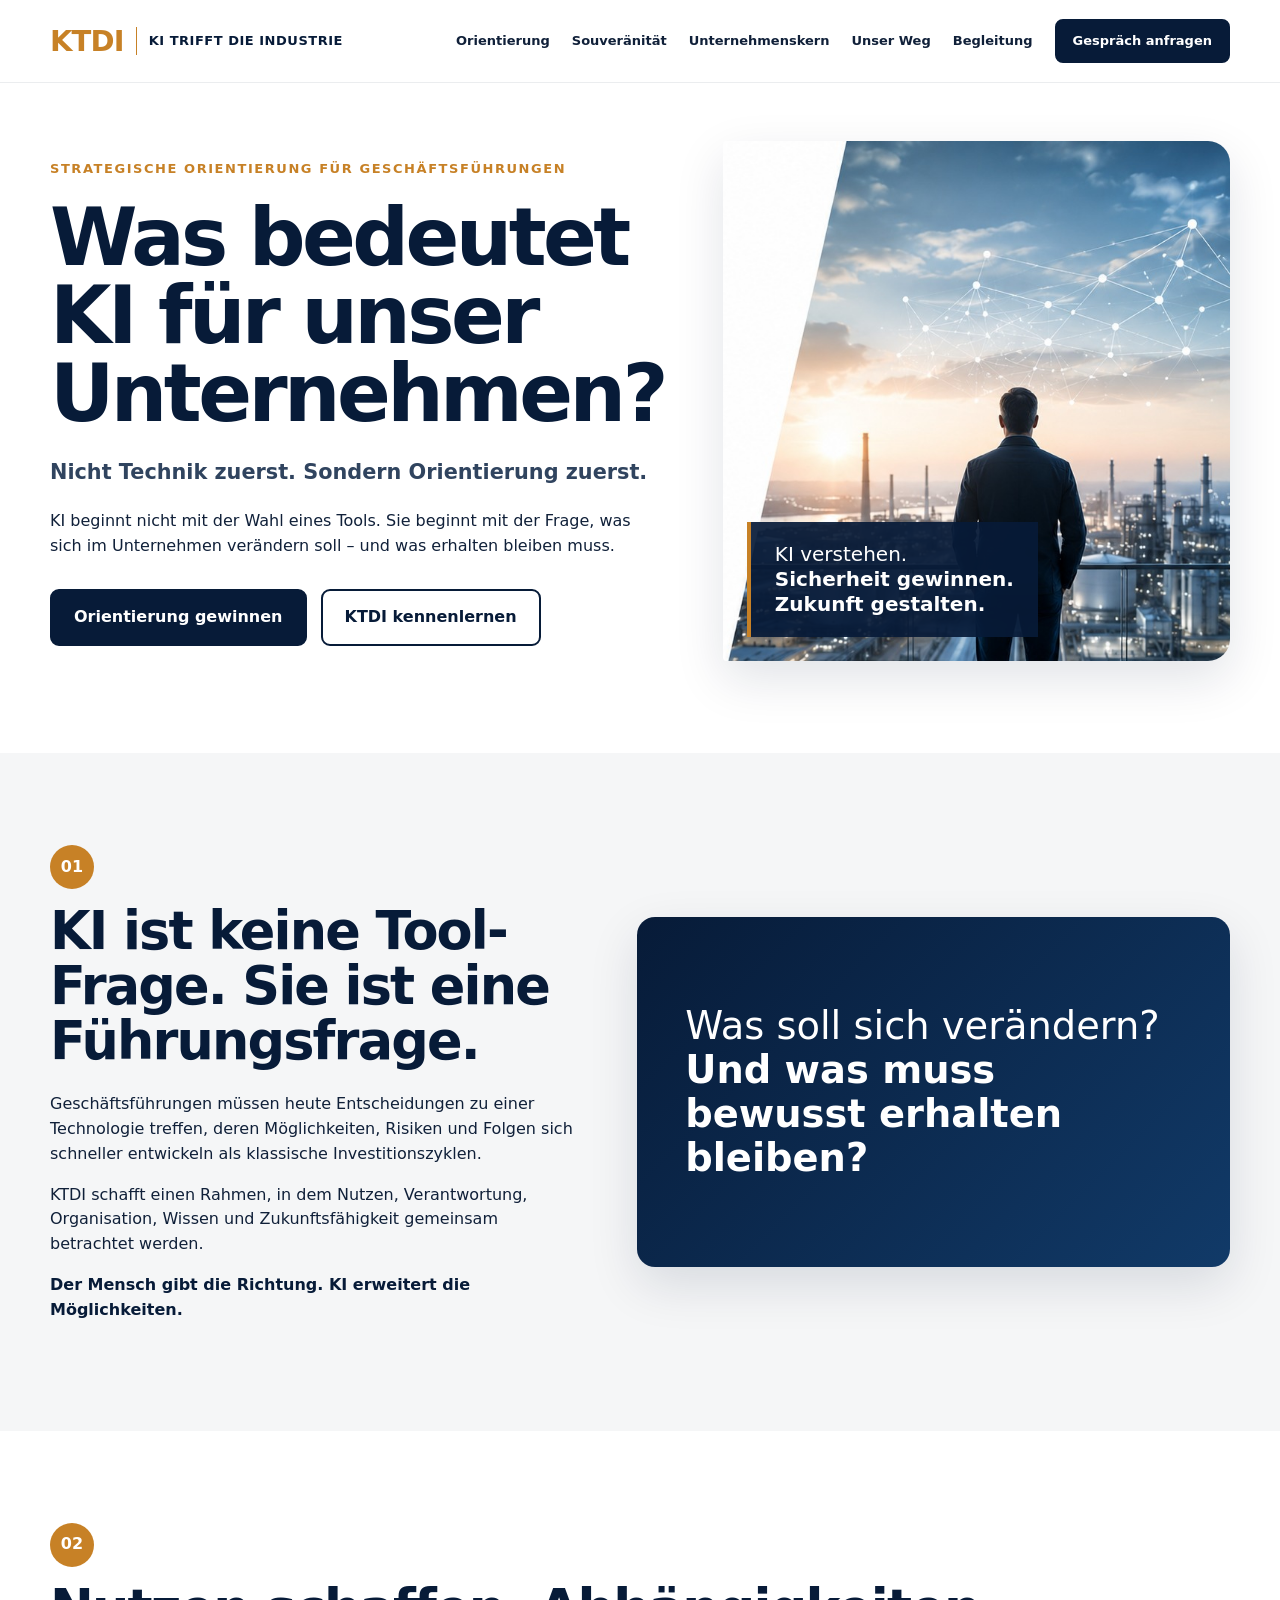
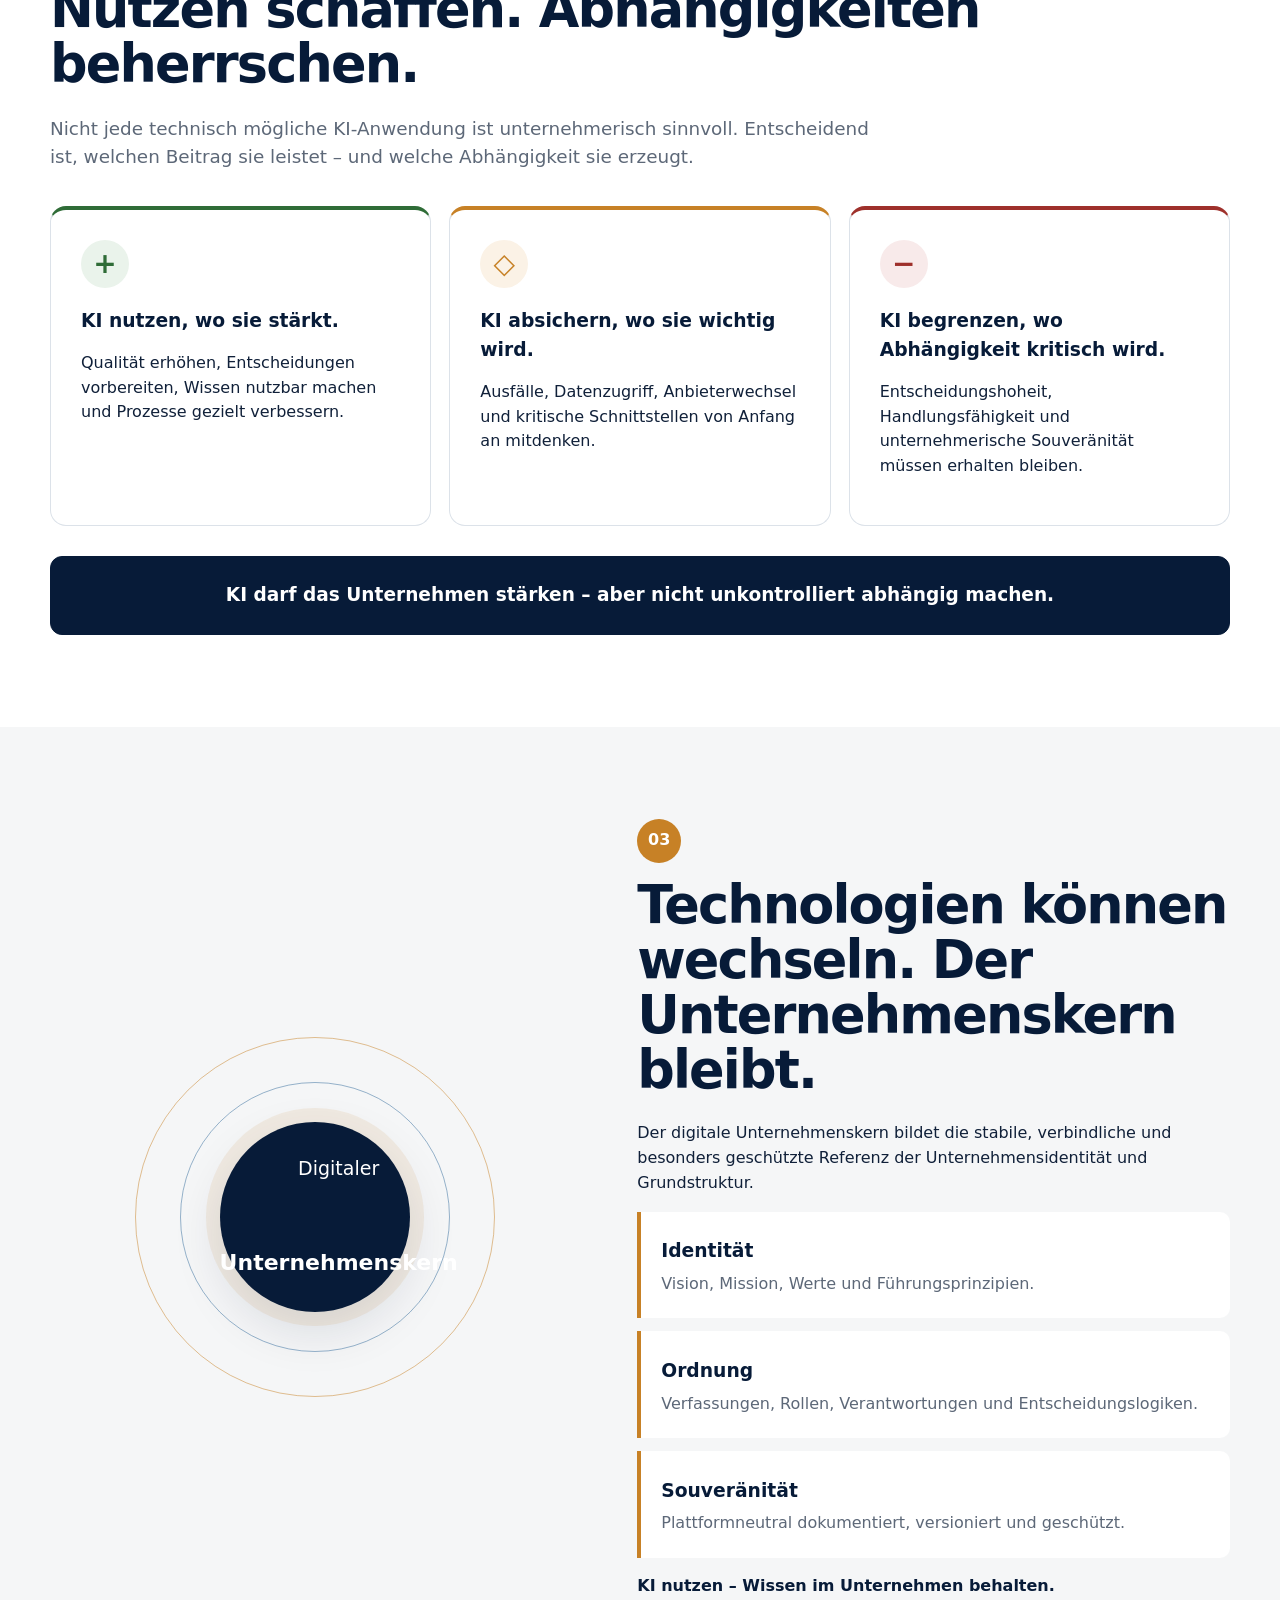
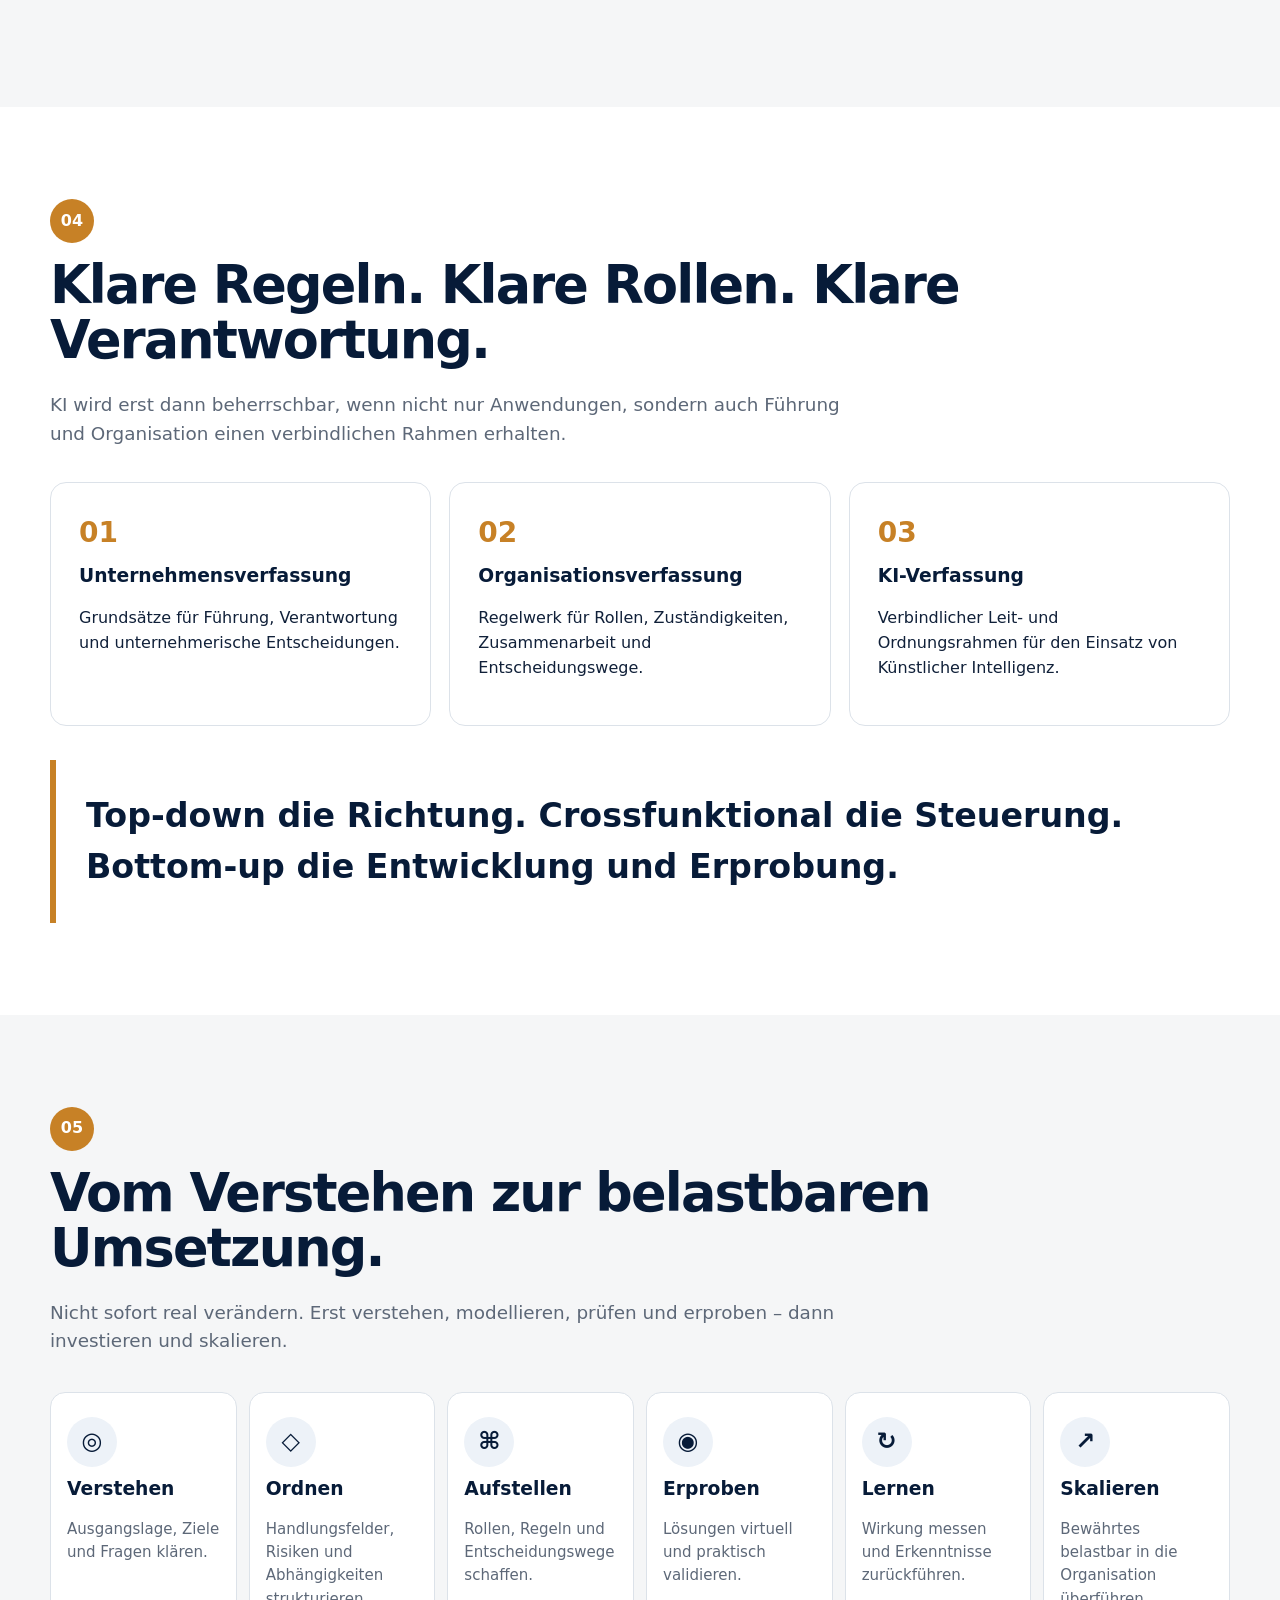
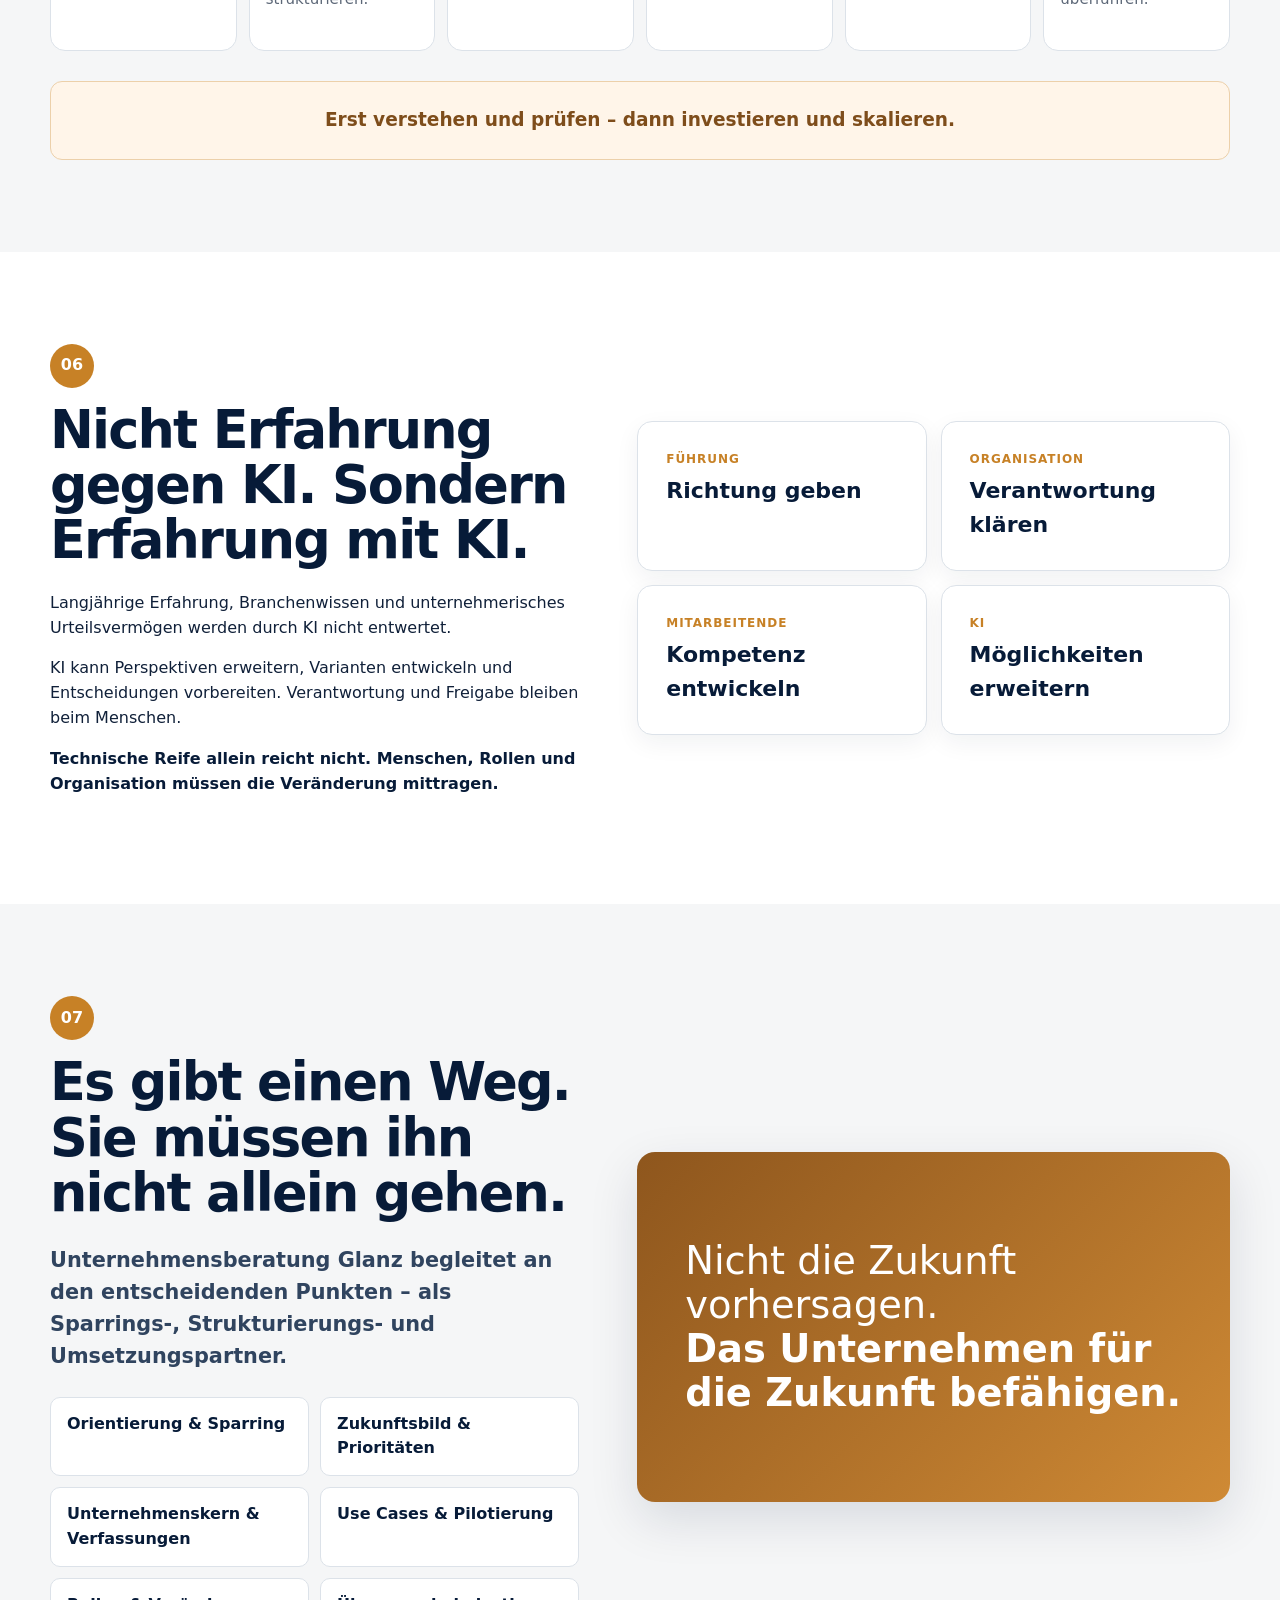
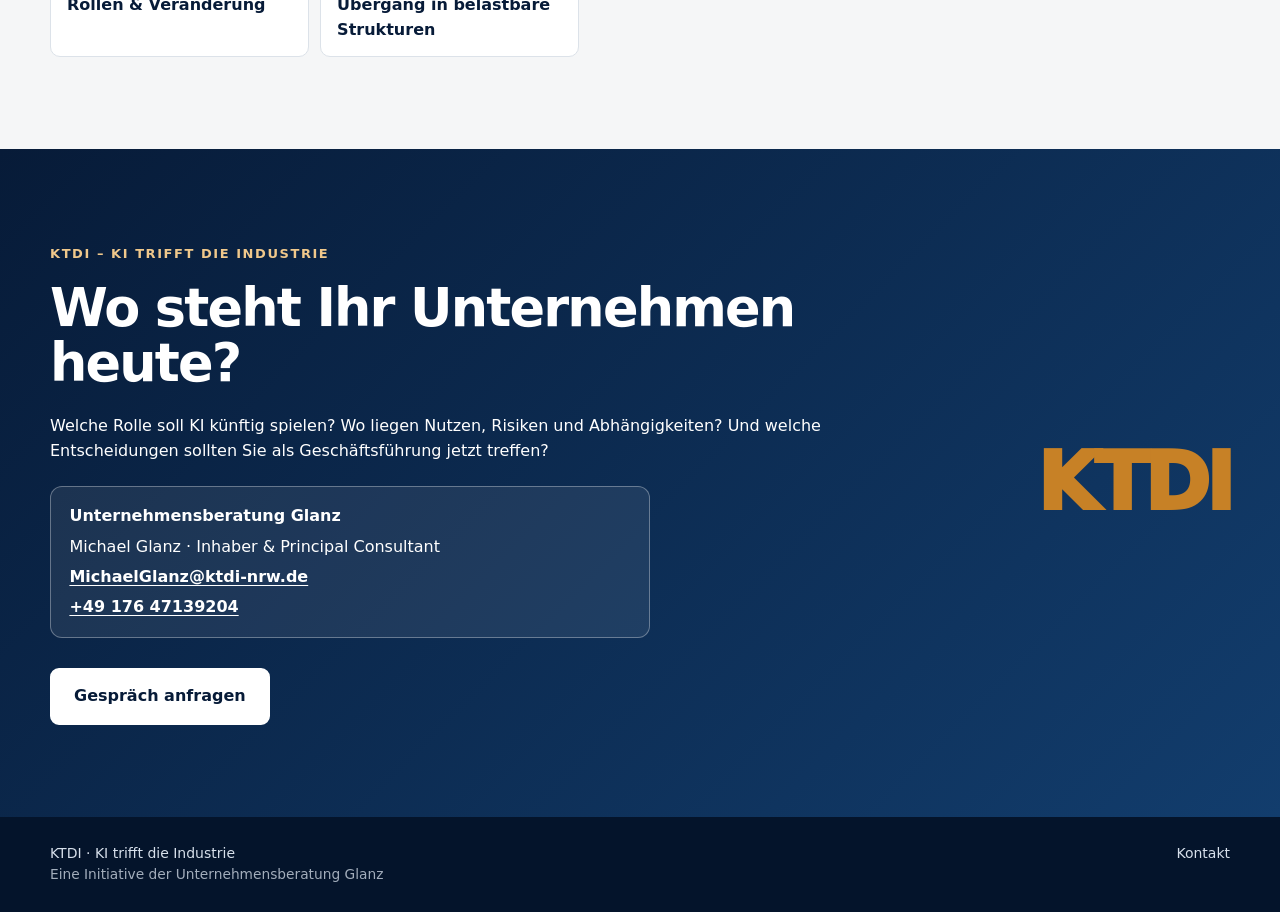
==== index.html @ 4d44e6c2 "Add files via upload" ====
<!doctype html>
<html lang="de">
<head>
  <meta charset="utf-8" />
  <meta name="viewport" content="width=device-width, initial-scale=1" />
  <meta name="description" content="KTDI – KI trifft die Industrie. Strategische Orientierung für Geschäftsführungen und Entscheider zur verantwortungsvollen Einführung von Künstlicher Intelligenz." />
  <title>KTDI | KI trifft die Industrie</title>
  <link rel="stylesheet" href="styles.css" />
</head>
<body>
  <header class="site-header">
    <div class="container nav-wrap">
      <a class="brand" href="#top" aria-label="KTDI Startseite">
        <span class="brand-mark">KTDI</span>
        <span class="brand-divider"></span>
        <span class="brand-text">KI trifft die Industrie</span>
      </a>
      <nav class="nav" aria-label="Hauptnavigation">
        <a href="#orientierung">Orientierung</a>
        <a href="#souveraenitaet">Souveränität</a>
        <a href="#kern">Unternehmenskern</a>
        <a href="#weg">Unser Weg</a>
        <a href="#begleitung">Begleitung</a>
        <a class="btn btn-small" href="mailto:MichaelGlanz@ktdi-nrw.de?subject=KTDI%20-%20Gespr%C3%A4chsanfrage">Gespräch anfragen</a>
      </nav>
      <button class="menu-btn" aria-label="Navigation öffnen" aria-expanded="false">☰</button>
    </div>
  </header>

  <main id="top">
    <section class="hero section-pad">
      <div class="container hero-grid">
        <div class="hero-copy">
          <span class="eyebrow">Strategische Orientierung für Geschäftsführungen</span>
          <h1>Was bedeutet KI für unser Unternehmen?</h1>
          <p class="lead">Nicht Technik zuerst. Sondern Orientierung zuerst.</p>
          <p>KI beginnt nicht mit der Wahl eines Tools. Sie beginnt mit der Frage, was sich im Unternehmen verändern soll – und was erhalten bleiben muss.</p>
          <div class="actions">
            <a class="btn" href="#orientierung">Orientierung gewinnen</a>
            <a class="btn btn-outline" href="#begleitung">KTDI kennenlernen</a>
          </div>
        </div>
        <div class="hero-media">
          <img src="assets/hero-industry.jpg" alt="Industrie und Unternehmensführung im Kontext von KI" />
          <div class="hero-badge">KI verstehen.<br><strong>Sicherheit gewinnen.<br>Zukunft gestalten.</strong></div>
        </div>
      </div>
    </section>

    <section class="section-pad alt" id="orientierung">
      <div class="container two-col">
        <div>
          <span class="step">01</span>
          <h2>KI ist keine Tool-Frage. Sie ist eine Führungsfrage.</h2>
          <p>Geschäftsführungen müssen heute Entscheidungen zu einer Technologie treffen, deren Möglichkeiten, Risiken und Folgen sich schneller entwickeln als klassische Investitionszyklen.</p>
          <p>KTDI schafft einen Rahmen, in dem Nutzen, Verantwortung, Organisation, Wissen und Zukunftsfähigkeit gemeinsam betrachtet werden.</p>
          <p class="strong">Der Mensch gibt die Richtung. KI erweitert die Möglichkeiten.</p>
        </div>
        <div class="quote-card">
          <p>Was soll sich verändern?<br><strong>Und was muss bewusst erhalten bleiben?</strong></p>
        </div>
      </div>
    </section>

    <section class="section-pad" id="souveraenitaet">
      <div class="container">
        <span class="step">02</span>
        <h2>Nutzen schaffen. Abhängigkeiten beherrschen.</h2>
        <p class="section-intro">Nicht jede technisch mögliche KI-Anwendung ist unternehmerisch sinnvoll. Entscheidend ist, welchen Beitrag sie leistet – und welche Abhängigkeit sie erzeugt.</p>
        <div class="balance-grid">
          <article class="principle green">
            <span class="icon">+</span><h3>KI nutzen, wo sie stärkt.</h3>
            <p>Qualität erhöhen, Entscheidungen vorbereiten, Wissen nutzbar machen und Prozesse gezielt verbessern.</p>
          </article>
          <article class="principle gold">
            <span class="icon">◇</span><h3>KI absichern, wo sie wichtig wird.</h3>
            <p>Ausfälle, Datenzugriff, Anbieterwechsel und kritische Schnittstellen von Anfang an mitdenken.</p>
          </article>
          <article class="principle red">
            <span class="icon">−</span><h3>KI begrenzen, wo Abhängigkeit kritisch wird.</h3>
            <p>Entscheidungshoheit, Handlungsfähigkeit und unternehmerische Souveränität müssen erhalten bleiben.</p>
          </article>
        </div>
        <div class="statement dark">KI darf das Unternehmen stärken – aber nicht unkontrolliert abhängig machen.</div>
      </div>
    </section>

    <section class="section-pad alt" id="kern">
      <div class="container two-col">
        <div class="core-visual" aria-hidden="true">
          <div class="core-ring ring-1"></div>
          <div class="core-ring ring-2"></div>
          <div class="core-center">Digitaler<br><strong>Unternehmenskern</strong></div>
        </div>
        <div>
          <span class="step">03</span>
          <h2>Technologien können wechseln. Der Unternehmenskern bleibt.</h2>
          <p>Der digitale Unternehmenskern bildet die stabile, verbindliche und besonders geschützte Referenz der Unternehmensidentität und Grundstruktur.</p>
          <div class="mini-grid">
            <div><h3>Identität</h3><p>Vision, Mission, Werte und Führungsprinzipien.</p></div>
            <div><h3>Ordnung</h3><p>Verfassungen, Rollen, Verantwortungen und Entscheidungslogiken.</p></div>
            <div><h3>Souveränität</h3><p>Plattformneutral dokumentiert, versioniert und geschützt.</p></div>
          </div>
          <p class="strong">KI nutzen – Wissen im Unternehmen behalten.</p>
        </div>
      </div>
    </section>

    <section class="section-pad" id="verantwortung">
      <div class="container">
        <span class="step">04</span>
        <h2>Klare Regeln. Klare Rollen. Klare Verantwortung.</h2>
        <p class="section-intro">KI wird erst dann beherrschbar, wenn nicht nur Anwendungen, sondern auch Führung und Organisation einen verbindlichen Rahmen erhalten.</p>
        <div class="constitution-grid">
          <article><span>01</span><h3>Unternehmensverfassung</h3><p>Grundsätze für Führung, Verantwortung und unternehmerische Entscheidungen.</p></article>
          <article><span>02</span><h3>Organisationsverfassung</h3><p>Regelwerk für Rollen, Zuständigkeiten, Zusammenarbeit und Entscheidungswege.</p></article>
          <article><span>03</span><h3>KI-Verfassung</h3><p>Verbindlicher Leit- und Ordnungsrahmen für den Einsatz von Künstlicher Intelligenz.</p></article>
        </div>
        <blockquote>Top-down die Richtung. Crossfunktional die Steuerung. Bottom-up die Entwicklung und Erprobung.</blockquote>
      </div>
    </section>

    <section class="section-pad alt" id="weg">
      <div class="container">
        <span class="step">05</span>
        <h2>Vom Verstehen zur belastbaren Umsetzung.</h2>
        <p class="section-intro">Nicht sofort real verändern. Erst verstehen, modellieren, prüfen und erproben – dann investieren und skalieren.</p>
        <div class="journey-grid six">
          <article><div class="journey-icon">◎</div><h3>Verstehen</h3><p>Ausgangslage, Ziele und Fragen klären.</p></article>
          <article><div class="journey-icon">◇</div><h3>Ordnen</h3><p>Handlungsfelder, Risiken und Abhängigkeiten strukturieren.</p></article>
          <article><div class="journey-icon">⌘</div><h3>Aufstellen</h3><p>Rollen, Regeln und Entscheidungswege schaffen.</p></article>
          <article><div class="journey-icon">◉</div><h3>Erproben</h3><p>Lösungen virtuell und praktisch validieren.</p></article>
          <article><div class="journey-icon">↻</div><h3>Lernen</h3><p>Wirkung messen und Erkenntnisse zurückführen.</p></article>
          <article><div class="journey-icon">↗</div><h3>Skalieren</h3><p>Bewährtes belastbar in die Organisation überführen.</p></article>
        </div>
        <div class="statement">Erst verstehen und prüfen – dann investieren und skalieren.</div>
      </div>
    </section>

    <section class="section-pad" id="mensch">
      <div class="container two-col">
        <div>
          <span class="step">06</span>
          <h2>Nicht Erfahrung gegen KI. Sondern Erfahrung mit KI.</h2>
          <p>Langjährige Erfahrung, Branchenwissen und unternehmerisches Urteilsvermögen werden durch KI nicht entwertet.</p>
          <p>KI kann Perspektiven erweitern, Varianten entwickeln und Entscheidungen vorbereiten. Verantwortung und Freigabe bleiben beim Menschen.</p>
          <p class="strong">Technische Reife allein reicht nicht. Menschen, Rollen und Organisation müssen die Veränderung mittragen.</p>
        </div>
        <div class="people-card">
          <div><span>Führung</span><strong>Richtung geben</strong></div>
          <div><span>Organisation</span><strong>Verantwortung klären</strong></div>
          <div><span>Mitarbeitende</span><strong>Kompetenz entwickeln</strong></div>
          <div><span>KI</span><strong>Möglichkeiten erweitern</strong></div>
        </div>
      </div>
    </section>

    <section class="section-pad alt" id="begleitung">
      <div class="container two-col">
        <div>
          <span class="step">07</span>
          <h2>Es gibt einen Weg. Sie müssen ihn nicht allein gehen.</h2>
          <p class="lead">Unternehmensberatung Glanz begleitet an den entscheidenden Punkten – als Sparrings-, Strukturierungs- und Umsetzungspartner.</p>
          <div class="support-grid">
            <span>Orientierung & Sparring</span>
            <span>Zukunftsbild & Prioritäten</span>
            <span>Unternehmenskern & Verfassungen</span>
            <span>Use Cases & Pilotierung</span>
            <span>Rollen & Veränderung</span>
            <span>Übergang in belastbare Strukturen</span>
          </div>
        </div>
        <div class="quote-card copper">
          <p>Nicht die Zukunft vorhersagen.<br><strong>Das Unternehmen für die Zukunft befähigen.</strong></p>
        </div>
      </div>
    </section>

    <section class="section-pad cta" id="kontakt">
      <div class="container cta-grid">
        <div>
          <span class="eyebrow light">KTDI – KI trifft die Industrie</span>
          <h2>Wo steht Ihr Unternehmen heute?</h2>
          <p>Welche Rolle soll KI künftig spielen? Wo liegen Nutzen, Risiken und Abhängigkeiten? Und welche Entscheidungen sollten Sie als Geschäftsführung jetzt treffen?</p>
          <div class="contact-box">
            <strong>Unternehmensberatung Glanz</strong>
            <span>Michael Glanz · Inhaber & Principal Consultant</span>
            <a href="mailto:MichaelGlanz@ktdi-nrw.de?subject=KTDI%20-%20Gespr%C3%A4chsanfrage">MichaelGlanz@ktdi-nrw.de</a>
            <a href="tel:+4917647139204">+49 176 47139204</a>
          </div>
          <div class="actions"><a class="btn btn-light" href="mailto:MichaelGlanz@ktdi-nrw.de?subject=KTDI%20-%20Gespr%C3%A4chsanfrage">Gespräch anfragen</a></div>
        </div>
        <div class="cta-mark">KTDI</div>
      </div>
    </section>
  </main>

  <footer>
    <div class="container footer-grid">
      <div>KTDI · KI trifft die Industrie<br><span class="footer-note">Eine Initiative der Unternehmensberatung Glanz</span></div>
      <div><a href="mailto:MichaelGlanz@ktdi-nrw.de">Kontakt</a></div>
    </div>
  </footer>

  <script src="script.js"></script>
</body>
</html>
---- styles.css ----
:root{
  --navy:#071b38; --navy2:#0d315d; --blue:#1e5b91; --copper:#c78126; --gold:#d7a24e;
  --green:#2f6c37; --red:#9e302b; --purple:#5b397a; --ink:#102039; --muted:#5d6878;
  --line:#dce2e9; --soft:#f5f6f7; --white:#fff; --radius:18px; --shadow:0 18px 50px rgba(7,27,56,.12);
}
*{box-sizing:border-box}html{scroll-behavior:smooth}body{margin:0;font-family:Inter,ui-sans-serif,system-ui,-apple-system,BlinkMacSystemFont,"Segoe UI",sans-serif;color:var(--ink);background:white;line-height:1.55}img{max-width:100%;display:block}a{color:inherit;text-decoration:none}.container{width:min(1180px,calc(100% - 40px));margin:auto}.section-pad{padding:92px 0}.alt{background:var(--soft)}
.site-header{position:sticky;top:0;z-index:50;background:rgba(255,255,255,.95);backdrop-filter:blur(16px);border-bottom:1px solid rgba(7,27,56,.08)}.nav-wrap{height:82px;display:flex;align-items:center;justify-content:space-between;gap:28px}.brand{display:flex;align-items:center;gap:12px;white-space:nowrap}.brand-mark{font-size:29px;font-weight:900;letter-spacing:-.03em;color:var(--copper)}.brand-divider{width:1px;height:28px;background:var(--copper)}.brand-text{text-transform:uppercase;font-size:13px;font-weight:850;letter-spacing:.04em;color:var(--navy)}.nav{display:flex;align-items:center;gap:22px;font-weight:700;font-size:13px}.nav a:not(.btn):hover{color:var(--copper)}.menu-btn{display:none;border:0;background:none;font-size:28px;color:var(--navy)}
.hero{padding-top:58px}.hero-grid,.two-col,.cta-grid{display:grid;grid-template-columns:1fr 1.12fr;gap:58px;align-items:center}.hero-copy h1{font-size:clamp(50px,6.2vw,88px);line-height:.98;letter-spacing:-.045em;color:var(--navy);margin:18px 0 24px}.eyebrow{display:inline-block;text-transform:uppercase;letter-spacing:.12em;font-size:13px;font-weight:900;color:var(--copper)}.lead{font-size:1.3rem;color:#30445f;font-weight:650}.actions{display:flex;gap:14px;flex-wrap:wrap;margin-top:30px}.btn{display:inline-flex;align-items:center;justify-content:center;background:var(--navy);color:#fff;padding:14px 22px;border-radius:9px;font-weight:850;border:2px solid var(--navy);transition:.2s}.btn:hover{transform:translateY(-1px);box-shadow:0 8px 20px rgba(7,27,56,.15)}.btn-outline{background:#fff;color:var(--navy)}.btn-small{padding:10px 16px;border-radius:8px}.hero-media{height:520px;border-radius:4px 22px 22px 4px;overflow:hidden;box-shadow:var(--shadow);position:relative}.hero-media img{width:100%;height:100%;object-fit:cover}.hero-badge{position:absolute;left:24px;bottom:24px;background:rgba(7,27,56,.92);color:#fff;padding:20px 24px;border-left:4px solid var(--copper);font-size:20px;line-height:1.25}
h2{font-size:clamp(36px,4.1vw,58px);line-height:1.05;letter-spacing:-.035em;color:var(--navy);margin:14px 0 24px}h3{color:var(--navy);margin:.35em 0}.step{display:inline-flex;width:44px;height:44px;border-radius:50%;align-items:center;justify-content:center;background:var(--copper);color:#fff;font-weight:900}.strong{font-weight:850;color:var(--navy)}.quote-card{background:linear-gradient(135deg,var(--navy),#113a68);color:#fff;padding:48px;border-radius:var(--radius);box-shadow:var(--shadow);font-size:clamp(28px,3vw,42px);line-height:1.15}.quote-card.copper{background:linear-gradient(135deg,#8e561d,#cf8a35)}.section-intro{max-width:820px;font-size:1.15rem;color:var(--muted)}
.balance-grid{display:grid;grid-template-columns:repeat(3,1fr);gap:18px;margin-top:34px}.principle{background:#fff;border:1px solid var(--line);padding:30px;border-radius:16px}.principle .icon{display:grid;place-items:center;width:48px;height:48px;border-radius:50%;font-size:28px;font-weight:900;margin-bottom:18px}.principle.green{border-top:4px solid var(--green)}.principle.green .icon{background:#eaf3eb;color:var(--green)}.principle.gold{border-top:4px solid var(--copper)}.principle.gold .icon{background:#fbf2e6;color:var(--copper)}.principle.red{border-top:4px solid var(--red)}.principle.red .icon{background:#f8eaea;color:var(--red)}.statement{margin-top:30px;padding:24px 30px;border-radius:12px;background:#fff5e9;border:1px solid #ecd0aa;color:#7e4d1b;font-weight:850;font-size:1.16rem;text-align:center}.statement.dark{background:var(--navy);border-color:var(--navy);color:#fff}
.core-visual{position:relative;height:440px;display:grid;place-items:center}.core-ring{position:absolute;border-radius:50%;border:1px solid rgba(199,129,38,.5)}.ring-1{width:360px;height:360px}.ring-2{width:270px;height:270px;border-color:rgba(30,91,145,.45)}.core-center{width:190px;height:190px;border-radius:50%;display:grid;place-items:center;text-align:center;background:var(--navy);color:#fff;box-shadow:0 0 0 14px rgba(199,129,38,.1),var(--shadow);font-size:19px}.core-center strong{font-size:22px}.mini-grid{display:grid;gap:13px}.mini-grid>div{padding:18px 20px;border-left:4px solid var(--copper);background:white;border-radius:0 10px 10px 0}.mini-grid p{margin:.25rem 0;color:var(--muted)}
.constitution-grid{display:grid;grid-template-columns:repeat(3,1fr);gap:18px;margin-top:34px}.constitution-grid article{padding:28px;background:#fff;border:1px solid var(--line);border-radius:16px}.constitution-grid article span{font-size:28px;font-weight:900;color:var(--copper)}blockquote{margin:34px 0 0;padding:30px;border-left:6px solid var(--copper);background:#fff;font-size:clamp(23px,2.6vw,36px);font-weight:850;color:var(--navy)}
.journey-grid{display:grid;grid-template-columns:repeat(6,1fr);gap:12px;margin-top:36px}.journey-grid article{padding:24px 16px;border:1px solid var(--line);border-radius:15px;background:#fff;min-height:190px}.journey-icon{width:50px;height:50px;border-radius:50%;display:grid;place-items:center;background:#edf2f8;color:var(--navy);font-size:24px;font-weight:900}.journey-grid p{color:var(--muted);font-size:.94rem}.people-card{display:grid;grid-template-columns:1fr 1fr;gap:14px}.people-card div{padding:28px;border-radius:15px;background:#fff;border:1px solid var(--line);box-shadow:0 8px 24px rgba(7,27,56,.06)}.people-card span{display:block;text-transform:uppercase;letter-spacing:.08em;font-size:12px;color:var(--copper);font-weight:900}.people-card strong{display:block;font-size:22px;color:var(--navy);margin-top:5px}.support-grid{display:grid;grid-template-columns:1fr 1fr;gap:11px;margin-top:24px}.support-grid span{padding:14px 16px;background:#fff;border:1px solid var(--line);border-radius:10px;color:var(--navy);font-weight:750}
.cta{background:linear-gradient(135deg,var(--navy),#123d6d);color:#fff}.cta h2{color:#fff}.light{color:#f0c88b}.cta-grid{grid-template-columns:1.6fr .4fr}.cta-mark{font-size:80px;font-weight:950;color:var(--copper);justify-self:end;letter-spacing:-.06em}.btn-light{background:#fff;color:var(--navy);border-color:#fff}.contact-box{margin:1.4rem 0 0;display:flex;flex-direction:column;gap:.35rem;padding:1.05rem 1.15rem;border:1px solid rgba(255,255,255,.32);border-radius:12px;background:rgba(255,255,255,.08);max-width:600px}.contact-box a{color:#fff;font-weight:750;text-decoration:underline;text-underline-offset:3px}footer{background:#04142b;color:#d7e0eb;padding:26px 0}.footer-grid{display:flex;justify-content:space-between;gap:20px;font-size:14px}.footer-note{font-size:.86rem;opacity:.75}
@media(max-width:1000px){.nav{display:none;position:absolute;top:82px;left:0;right:0;background:#fff;flex-direction:column;align-items:flex-start;padding:24px 28px;border-bottom:1px solid var(--line)}.nav.open{display:flex}.menu-btn{display:block}.hero-grid,.two-col,.cta-grid{grid-template-columns:1fr}.hero-media{height:420px}.balance-grid,.constitution-grid{grid-template-columns:1fr}.journey-grid{grid-template-columns:repeat(3,1fr)}.cta-mark{justify-self:start}}
@media(max-width:650px){.container{width:min(100% - 28px,1180px)}.section-pad{padding:62px 0}.nav-wrap{height:72px}.brand-text{font-size:11px}.brand-mark{font-size:24px}.nav{top:72px}.hero{padding-top:28px}.hero-media{height:310px}.journey-grid,.people-card,.support-grid{grid-template-columns:1fr}.footer-grid{flex-direction:column}.actions .btn{width:100%}.quote-card{padding:30px}}
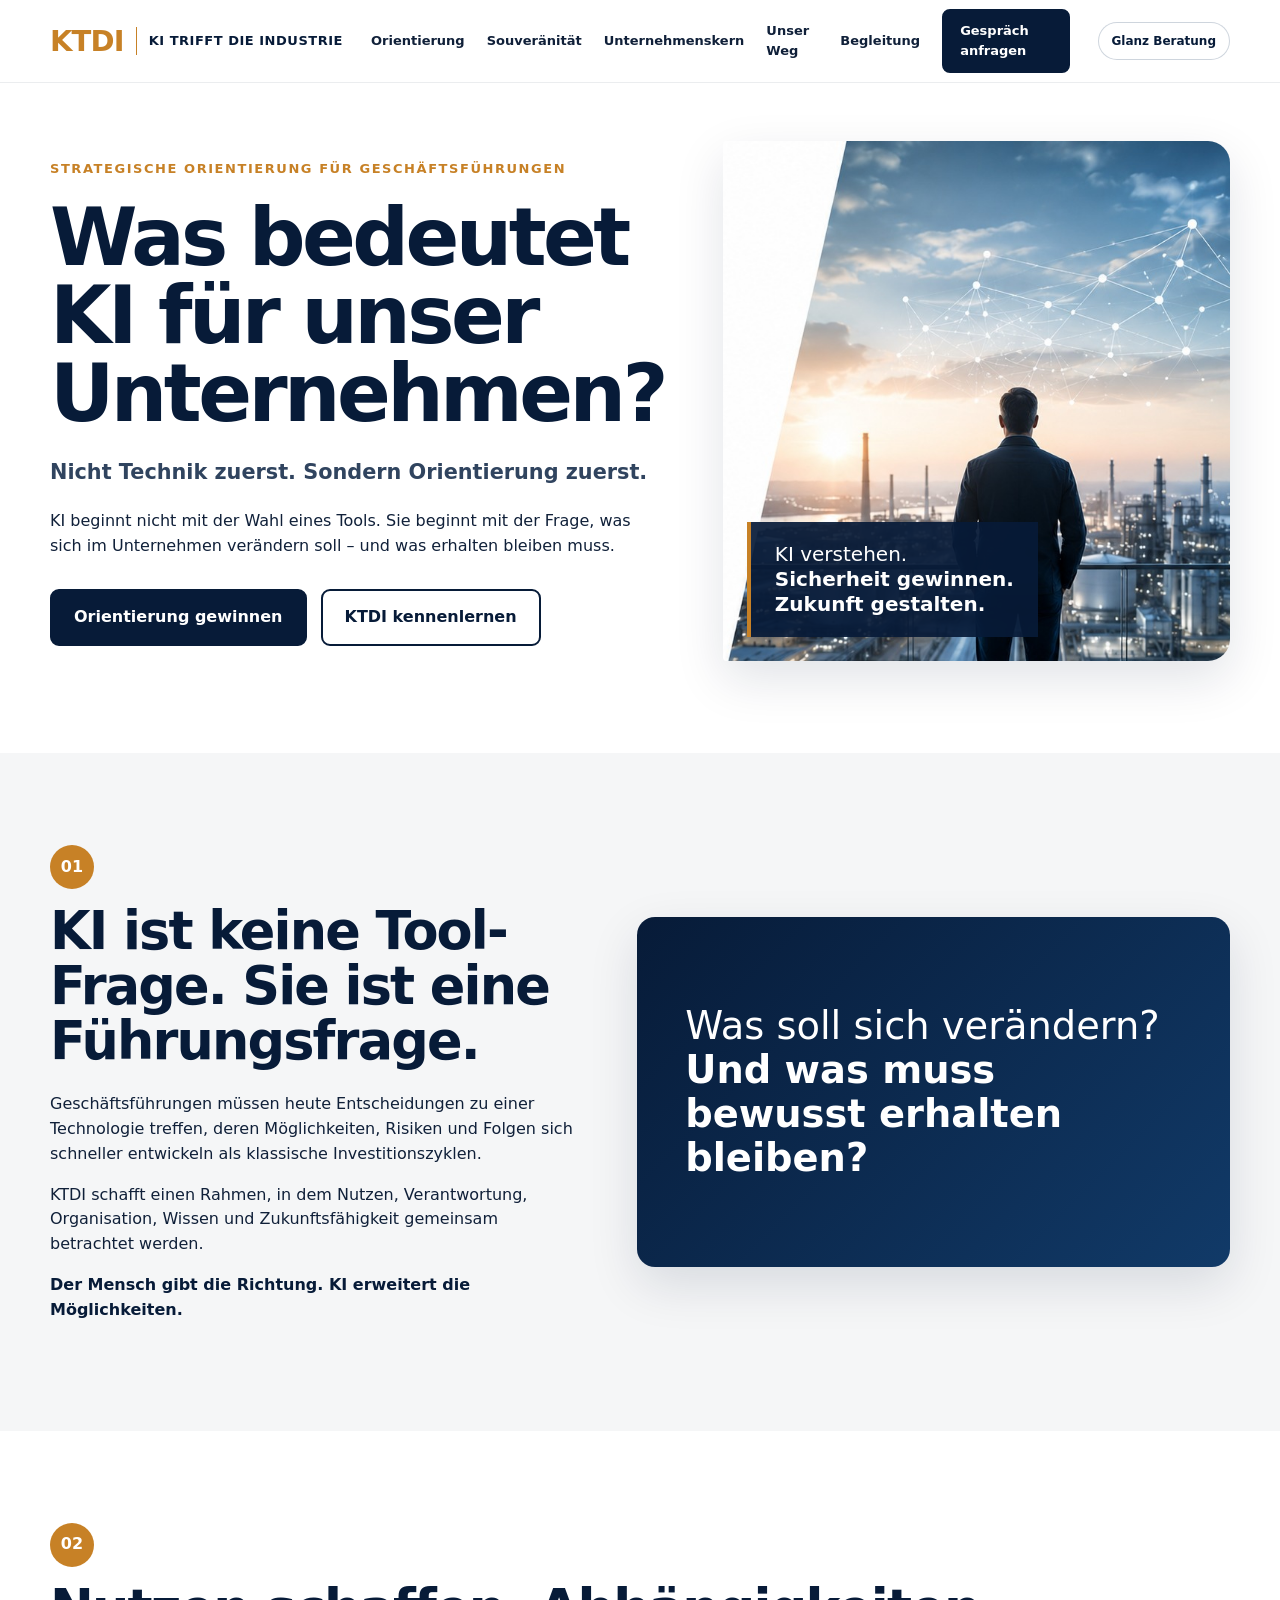
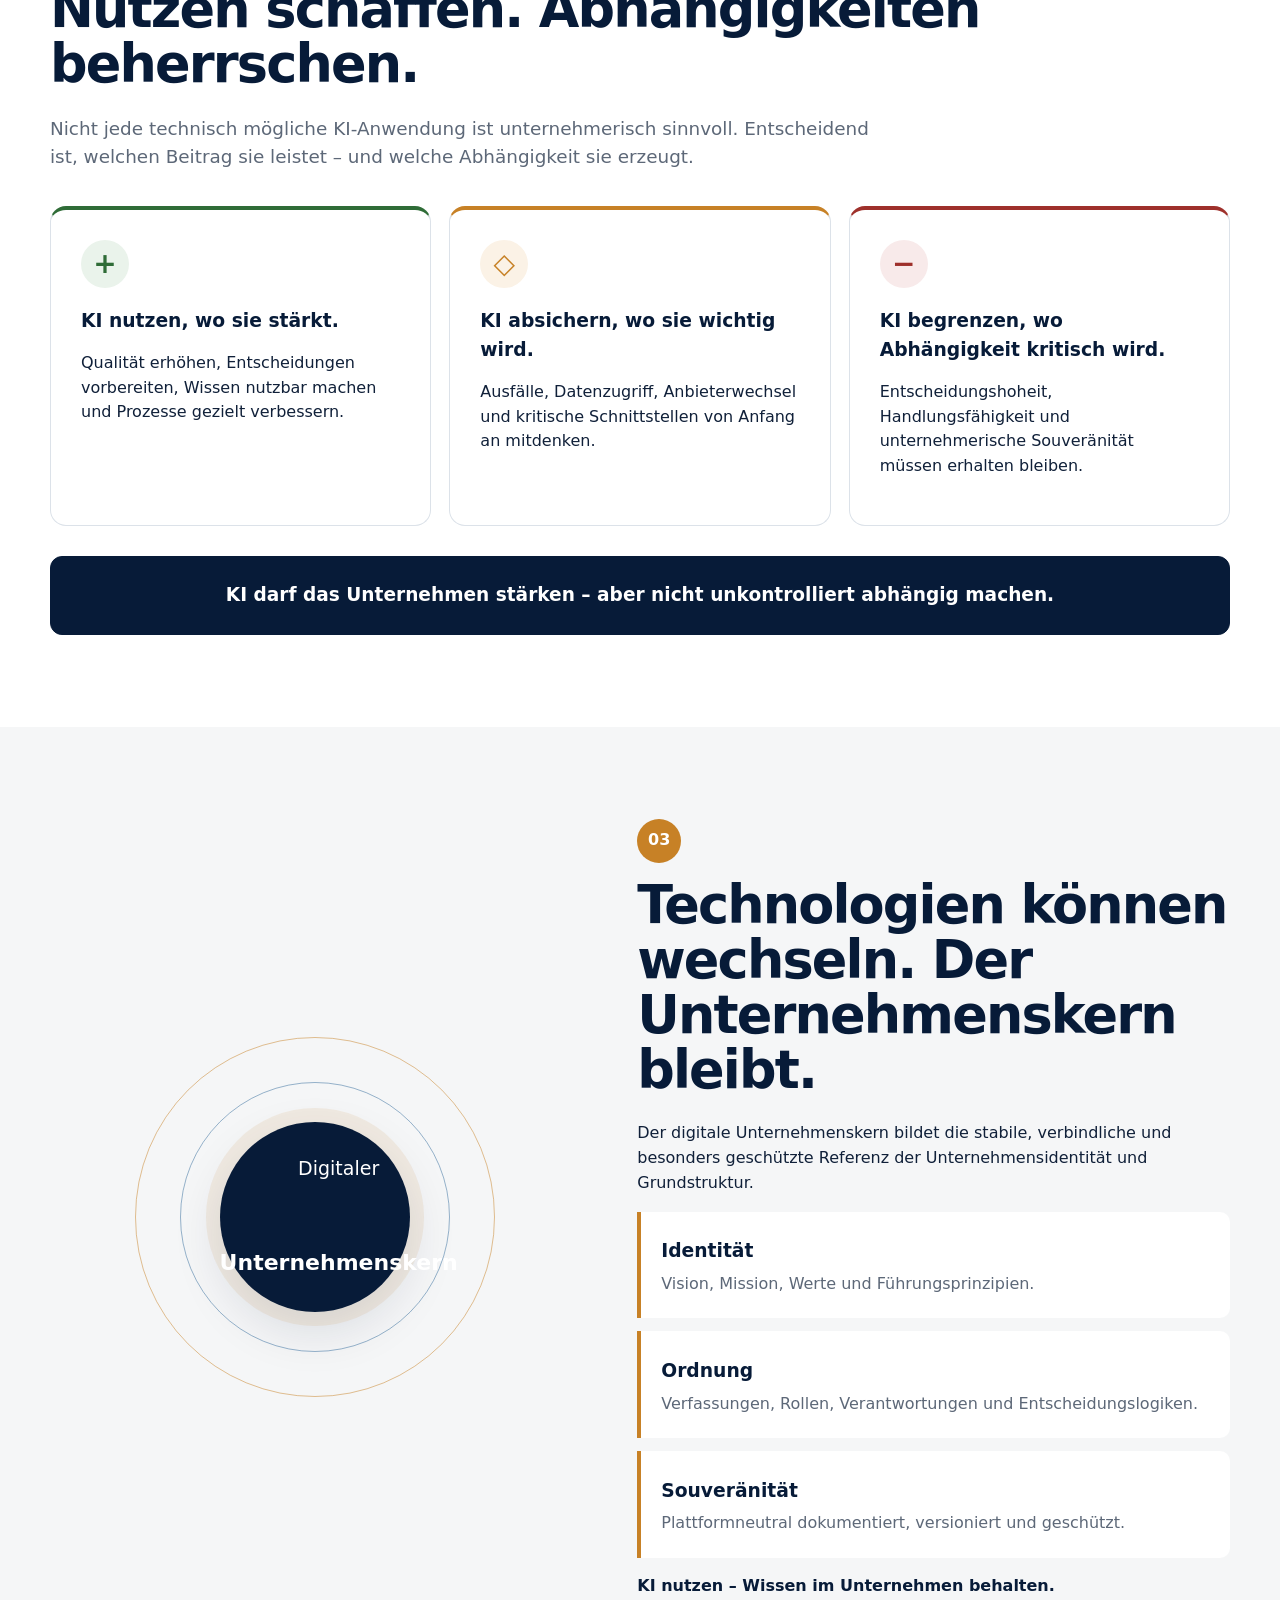
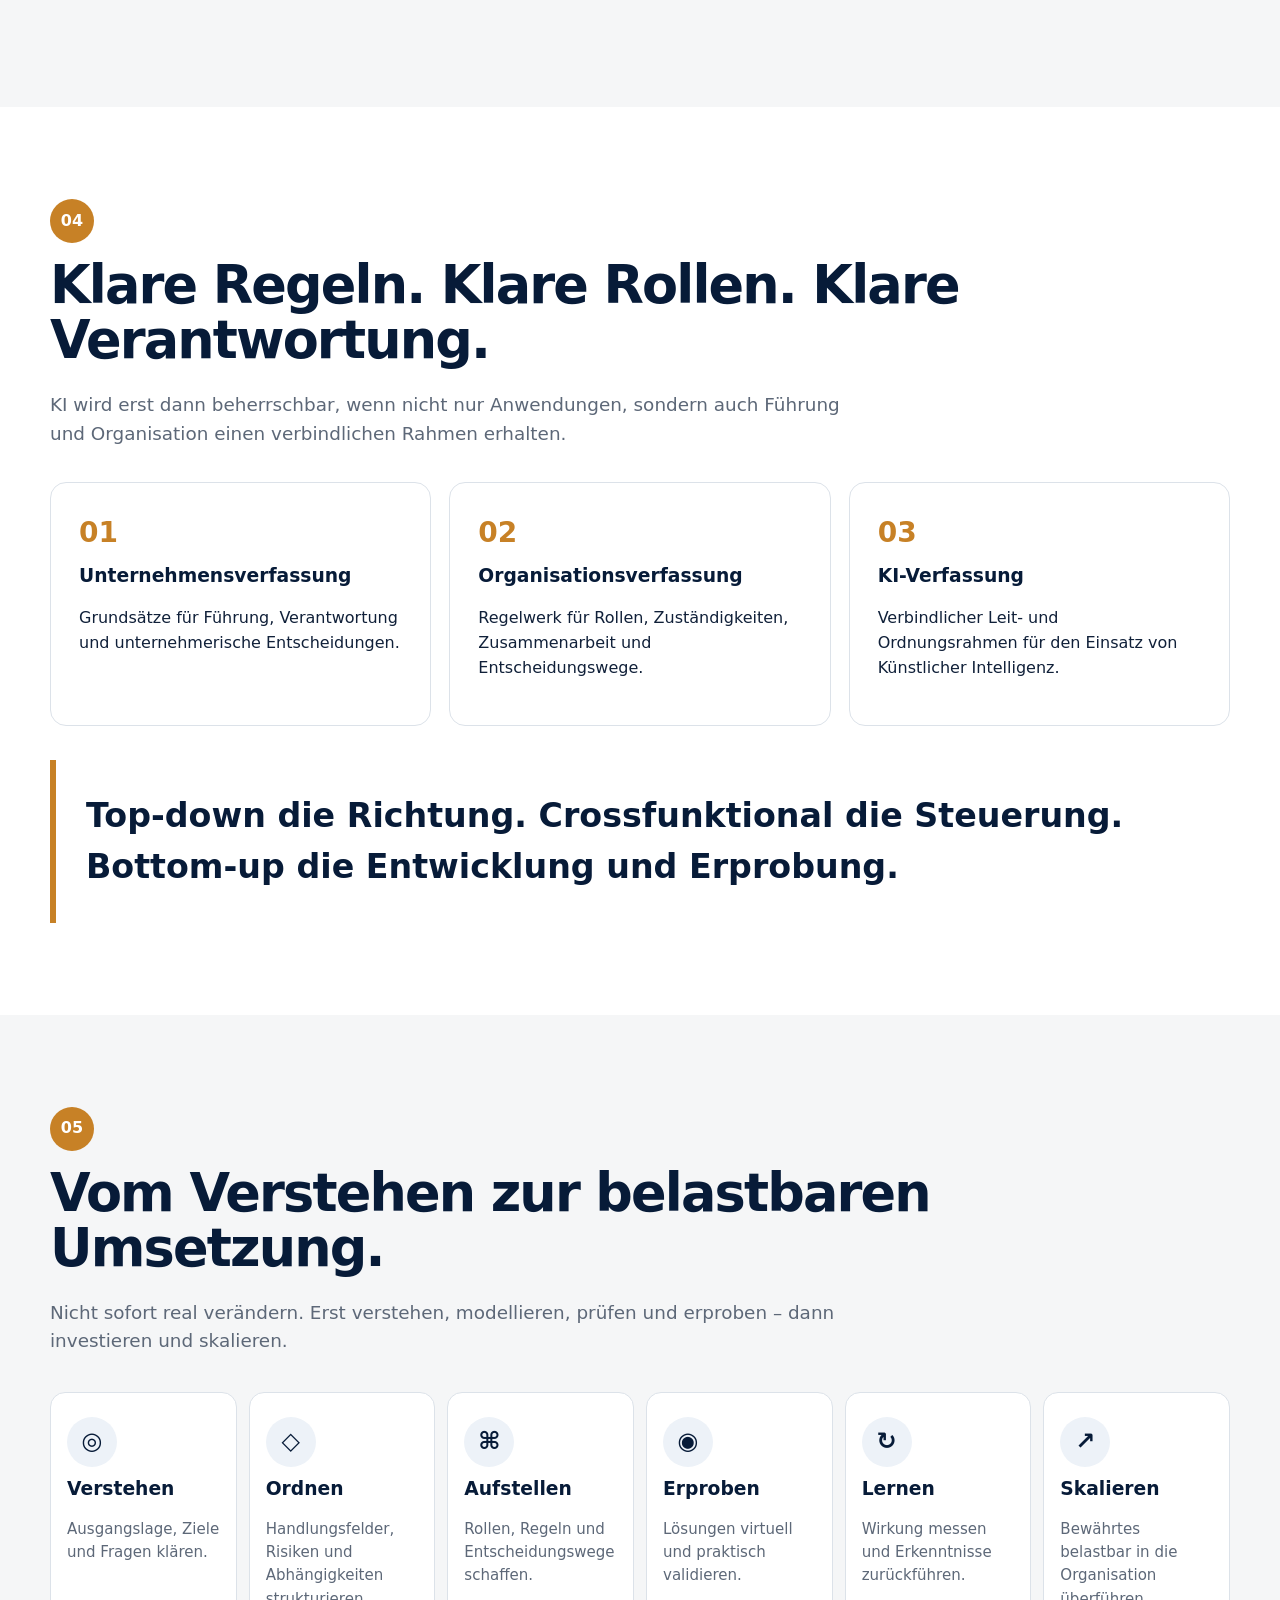
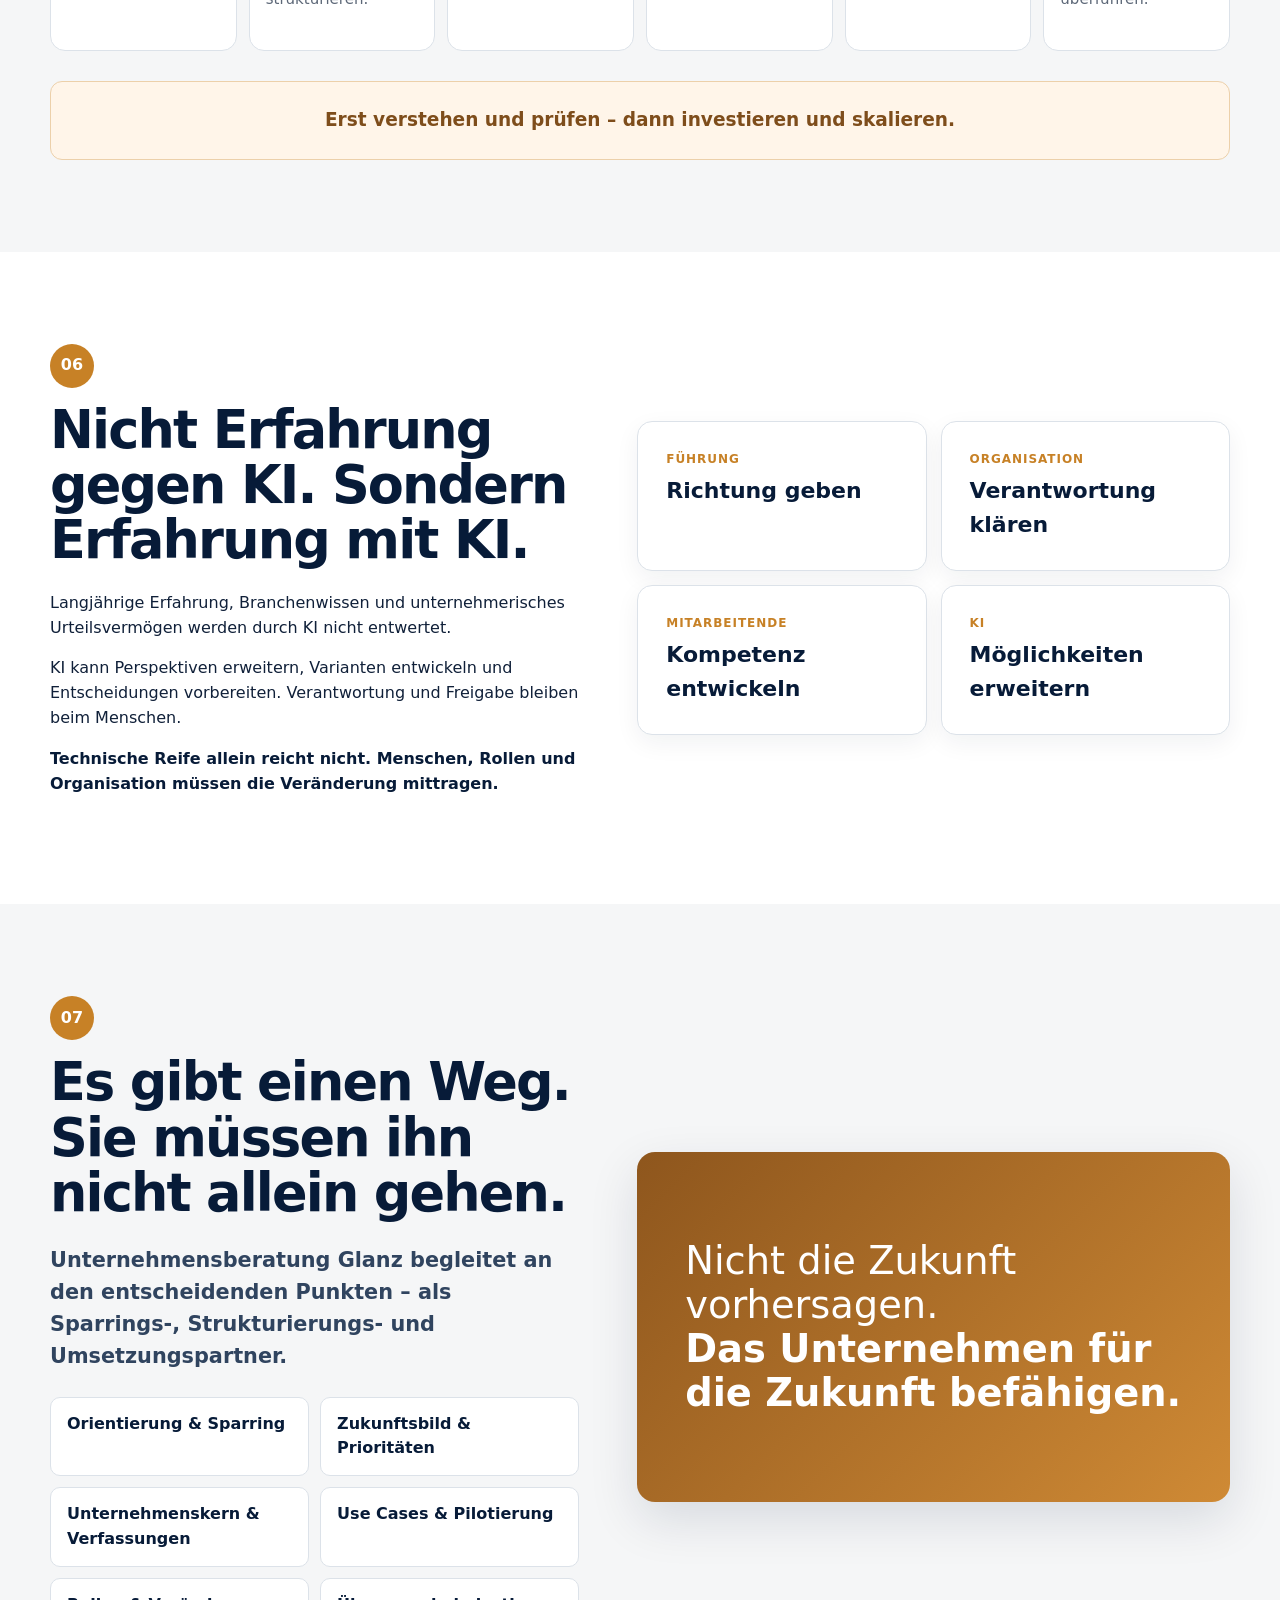
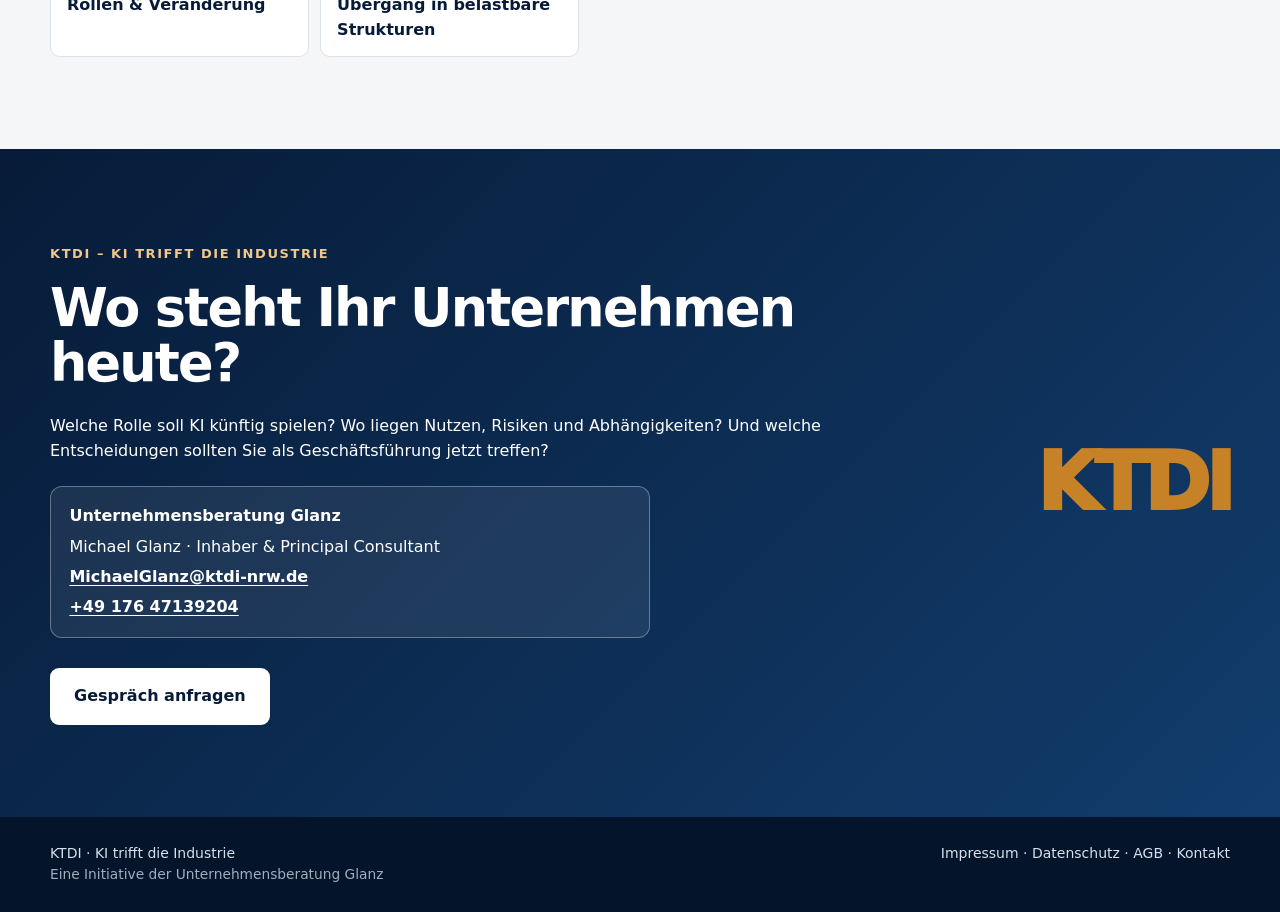
==== commit 512f1456: "Add files via upload" ====
--- a/index.html
+++ b/index.html
@@ -23,6 +23,7 @@
         <a href="#begleitung">Begleitung</a>
         <a class="btn btn-small" href="mailto:MichaelGlanz@ktdi-nrw.de?subject=KTDI%20-%20Gespr%C3%A4chsanfrage">Gespräch anfragen</a>
       </nav>
+      <a class="company-back" href="https://www.glanz-consulting.de/" target="_blank" rel="noopener" aria-label="Zur Unternehmensberatung Glanz">Glanz Beratung</a>
       <button class="menu-btn" aria-label="Navigation öffnen" aria-expanded="false">☰</button>
     </div>
   </header>
@@ -197,8 +198,8 @@
 
   <footer>
     <div class="container footer-grid">
-      <div>KTDI · KI trifft die Industrie<br><span class="footer-note">Eine Initiative der Unternehmensberatung Glanz</span></div>
-      <div><a href="mailto:MichaelGlanz@ktdi-nrw.de">Kontakt</a></div>
+      <div>KTDI · KI trifft die Industrie<br><span class="footer-note">Eine Initiative der <a href="https://www.glanz-consulting.de/" target="_blank" rel="noopener">Unternehmensberatung Glanz</a></span></div>
+      <div><a href="impressum.html">Impressum</a> · <a href="https://www.glanz-consulting.de/datenschutz.html" target="_blank" rel="noopener">Datenschutz</a> · <a href="agb.html">AGB</a> · <a href="mailto:MichaelGlanz@ktdi-nrw.de">Kontakt</a></div>
     </div>
   </footer>
 
--- a/styles.css
+++ b/styles.css
@@ -14,3 +14,10 @@
 .cta{background:linear-gradient(135deg,var(--navy),#123d6d);color:#fff}.cta h2{color:#fff}.light{color:#f0c88b}.cta-grid{grid-template-columns:1.6fr .4fr}.cta-mark{font-size:80px;font-weight:950;color:var(--copper);justify-self:end;letter-spacing:-.06em}.btn-light{background:#fff;color:var(--navy);border-color:#fff}.contact-box{margin:1.4rem 0 0;display:flex;flex-direction:column;gap:.35rem;padding:1.05rem 1.15rem;border:1px solid rgba(255,255,255,.32);border-radius:12px;background:rgba(255,255,255,.08);max-width:600px}.contact-box a{color:#fff;font-weight:750;text-decoration:underline;text-underline-offset:3px}footer{background:#04142b;color:#d7e0eb;padding:26px 0}.footer-grid{display:flex;justify-content:space-between;gap:20px;font-size:14px}.footer-note{font-size:.86rem;opacity:.75}
 @media(max-width:1000px){.nav{display:none;position:absolute;top:82px;left:0;right:0;background:#fff;flex-direction:column;align-items:flex-start;padding:24px 28px;border-bottom:1px solid var(--line)}.nav.open{display:flex}.menu-btn{display:block}.hero-grid,.two-col,.cta-grid{grid-template-columns:1fr}.hero-media{height:420px}.balance-grid,.constitution-grid{grid-template-columns:1fr}.journey-grid{grid-template-columns:repeat(3,1fr)}.cta-mark{justify-self:start}}
 @media(max-width:650px){.container{width:min(100% - 28px,1180px)}.section-pad{padding:62px 0}.nav-wrap{height:72px}.brand-text{font-size:11px}.brand-mark{font-size:24px}.nav{top:72px}.hero{padding-top:28px}.hero-media{height:310px}.journey-grid,.people-card,.support-grid{grid-template-columns:1fr}.footer-grid{flex-direction:column}.actions .btn{width:100%}.quote-card{padding:30px}}
+
+/* Rechtliche Seiten */
+.legal-page{max-width:860px;margin:0 auto;padding:7rem 1.5rem 5rem}.legal-page h1{font-size:clamp(40px,5vw,64px);line-height:1.05;color:var(--navy);margin-bottom:1rem}.legal-page h2{font-size:1.55rem;line-height:1.2;margin-top:2rem;margin-bottom:.65rem}.legal-page .notice{padding:1.1rem 1.2rem;border-radius:14px;background:#f4f7fb;border:1px solid #dfe7f0;margin:1.5rem 0}.legal-page a{color:var(--blue);text-decoration:underline;text-underline-offset:3px}.legal-top{position:sticky;top:0;background:rgba(255,255,255,.96);border-bottom:1px solid #e8edf2;padding:.9rem 1.5rem;z-index:5}.legal-top a{text-decoration:none;font-weight:700;color:var(--navy)}
+
+.company-back{display:inline-flex;align-items:center;justify-content:center;white-space:nowrap;border:1px solid rgba(13,45,84,.2);border-radius:999px;padding:9px 13px;font-size:12px;font-weight:800;color:var(--navy);background:#fff;transition:.2s ease}.company-back:hover{border-color:var(--copper, var(--blue));color:var(--copper, var(--blue));transform:translateY(-1px)}
+@media(max-width:1000px){.company-back{margin-left:auto;margin-right:8px;padding:8px 11px;font-size:11px}}
+@media(max-width:650px){.company-back{padding:7px 10px;font-size:10px}}
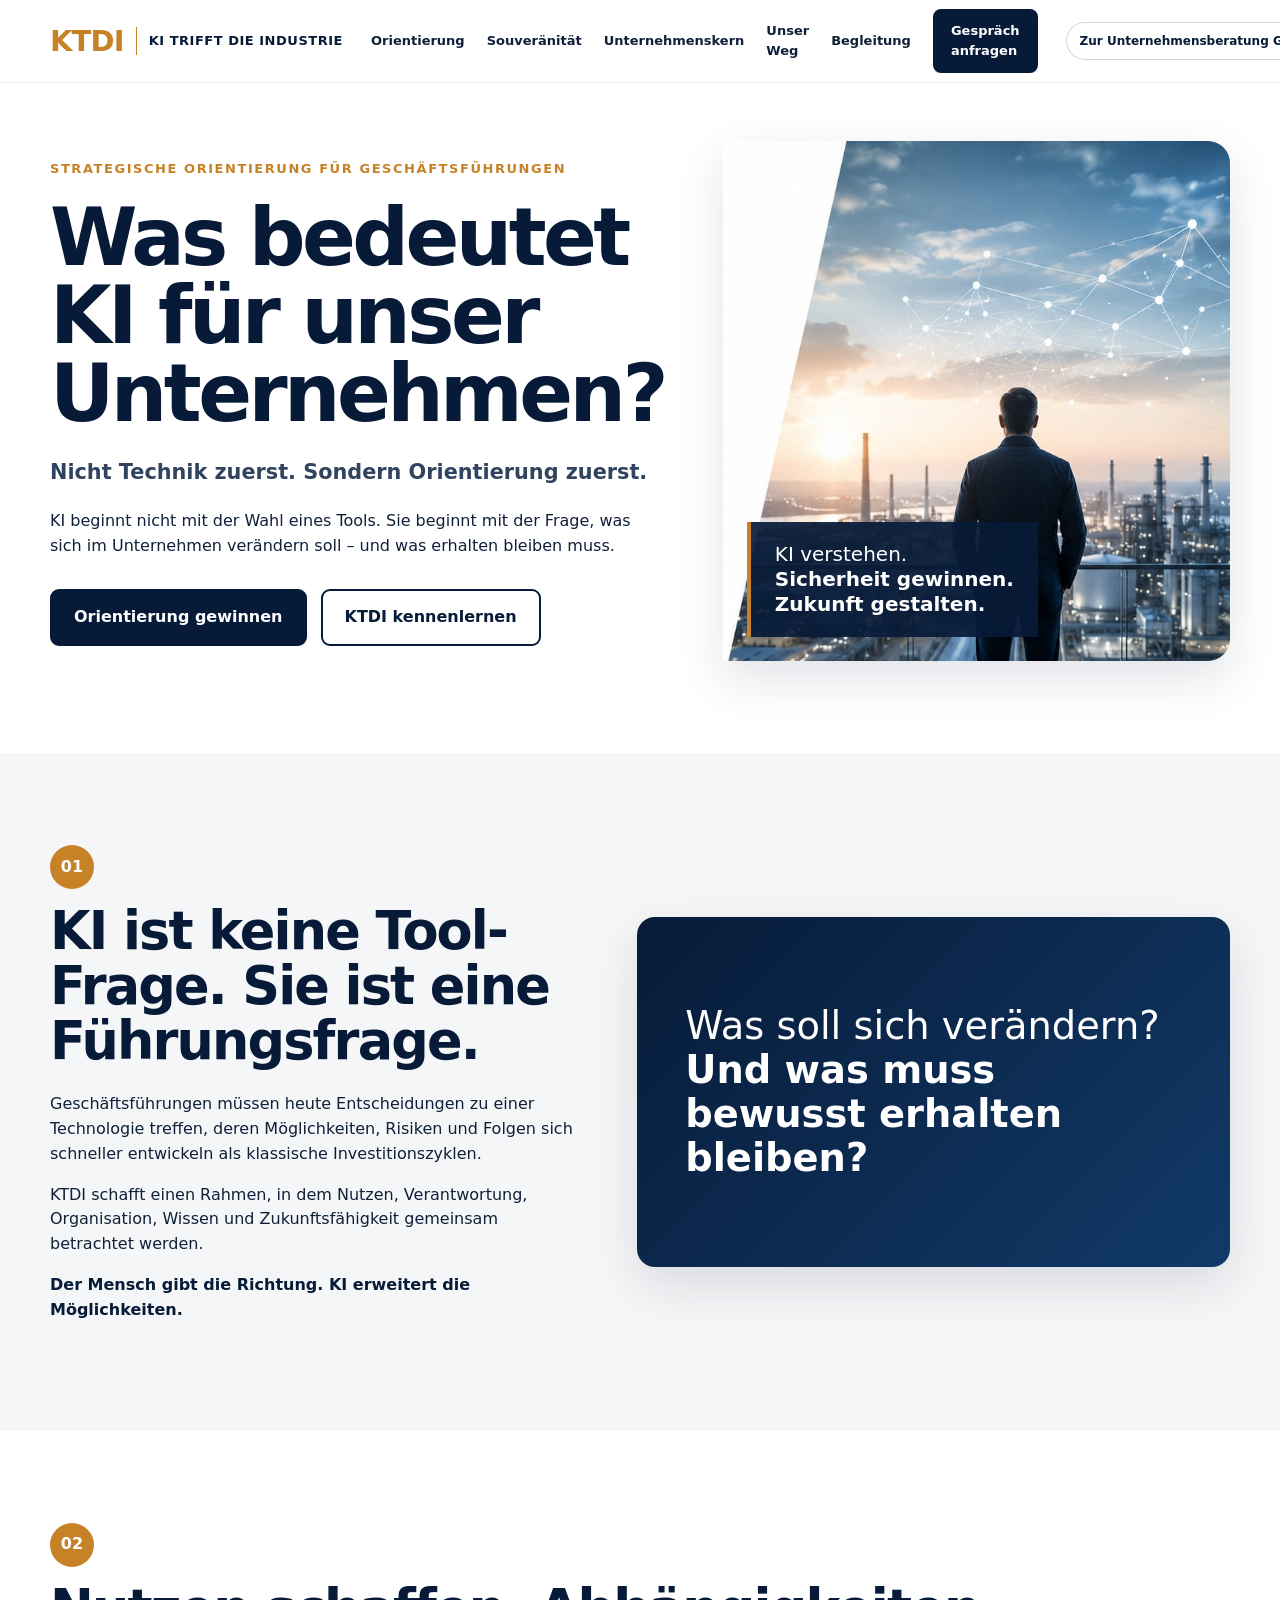
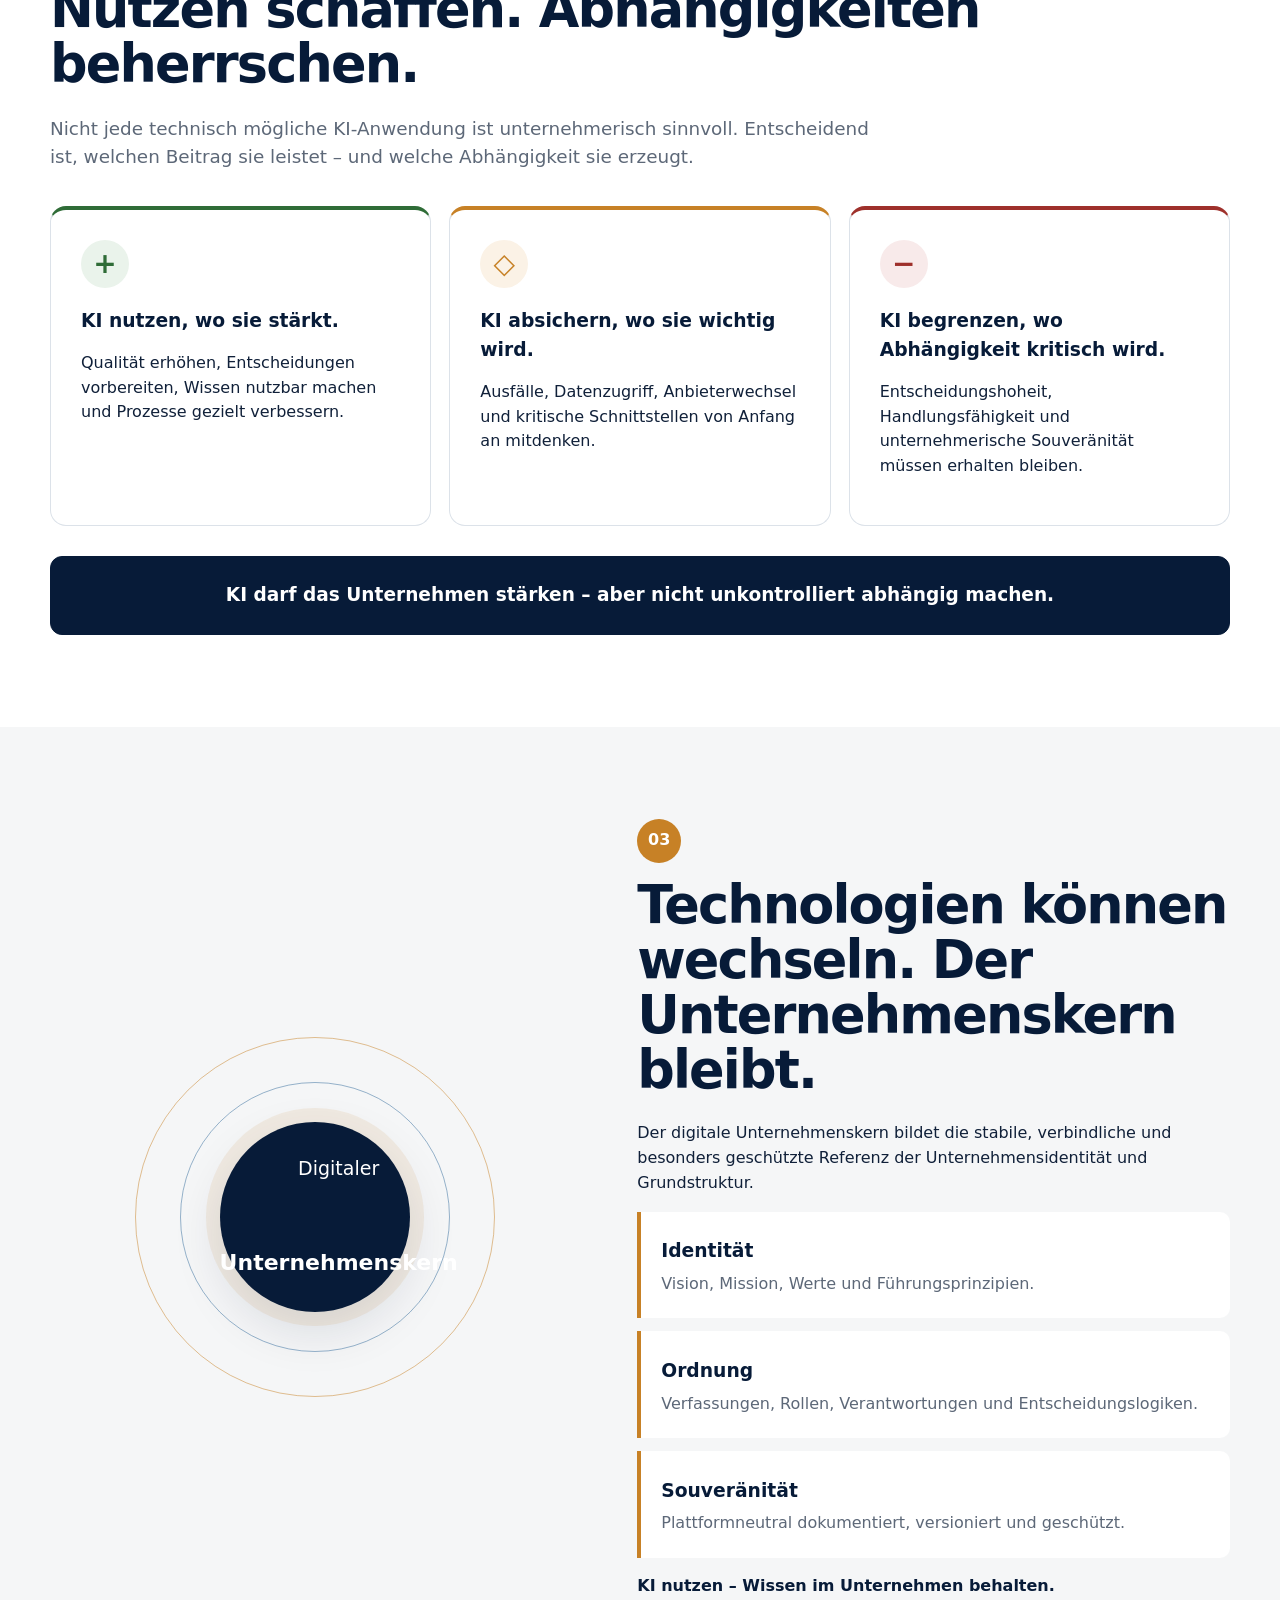
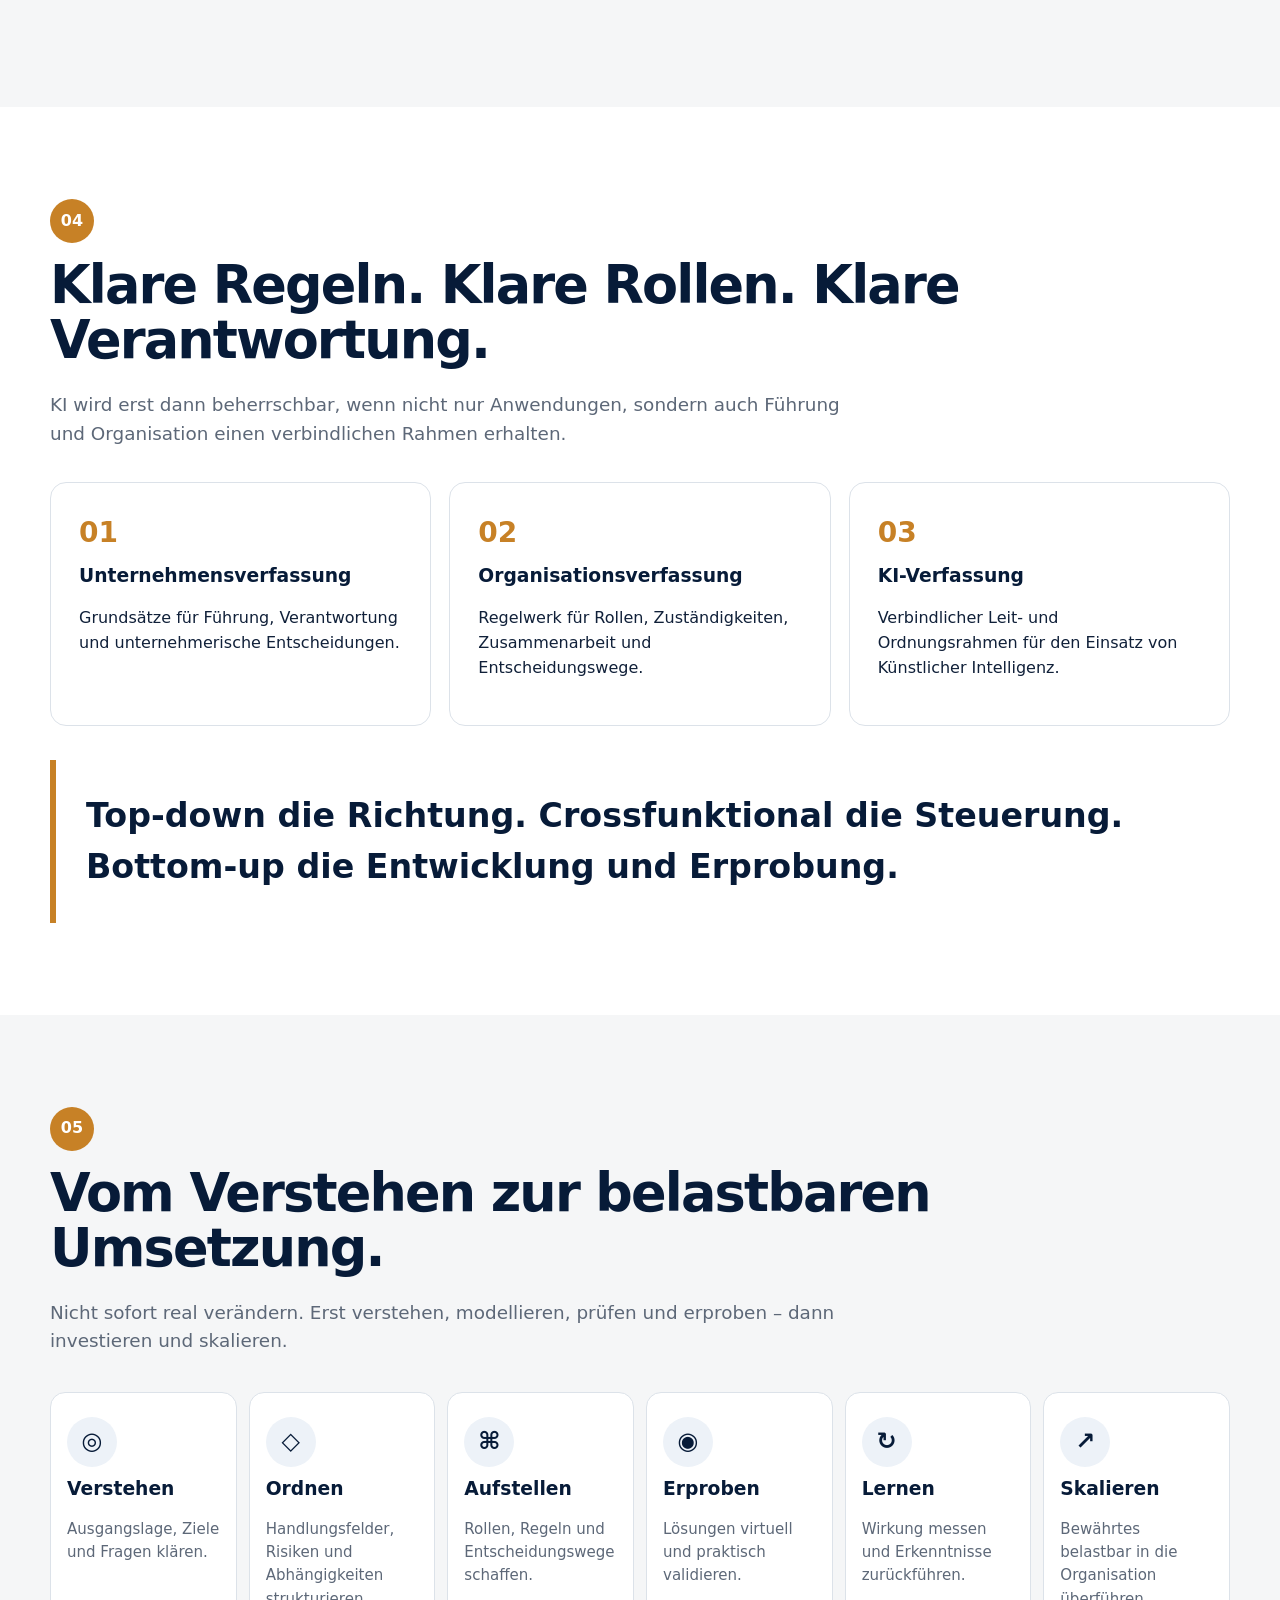
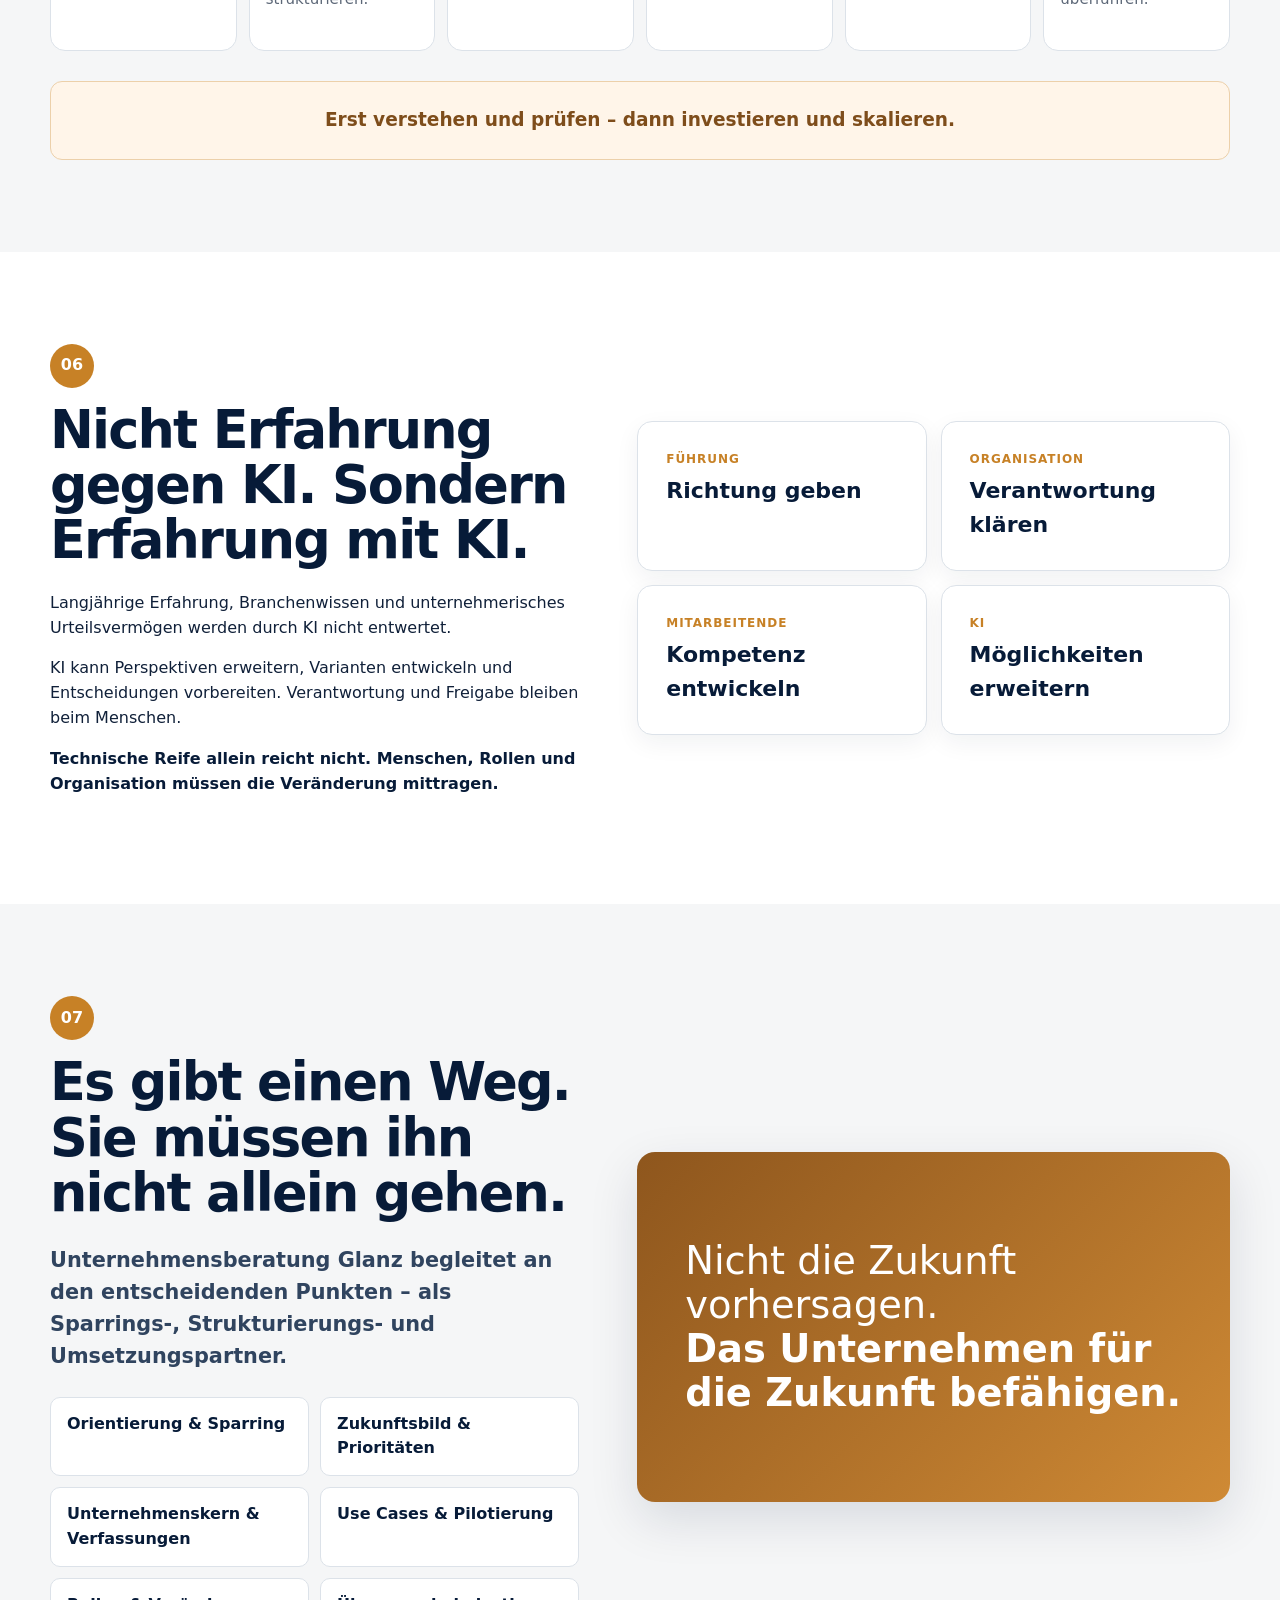
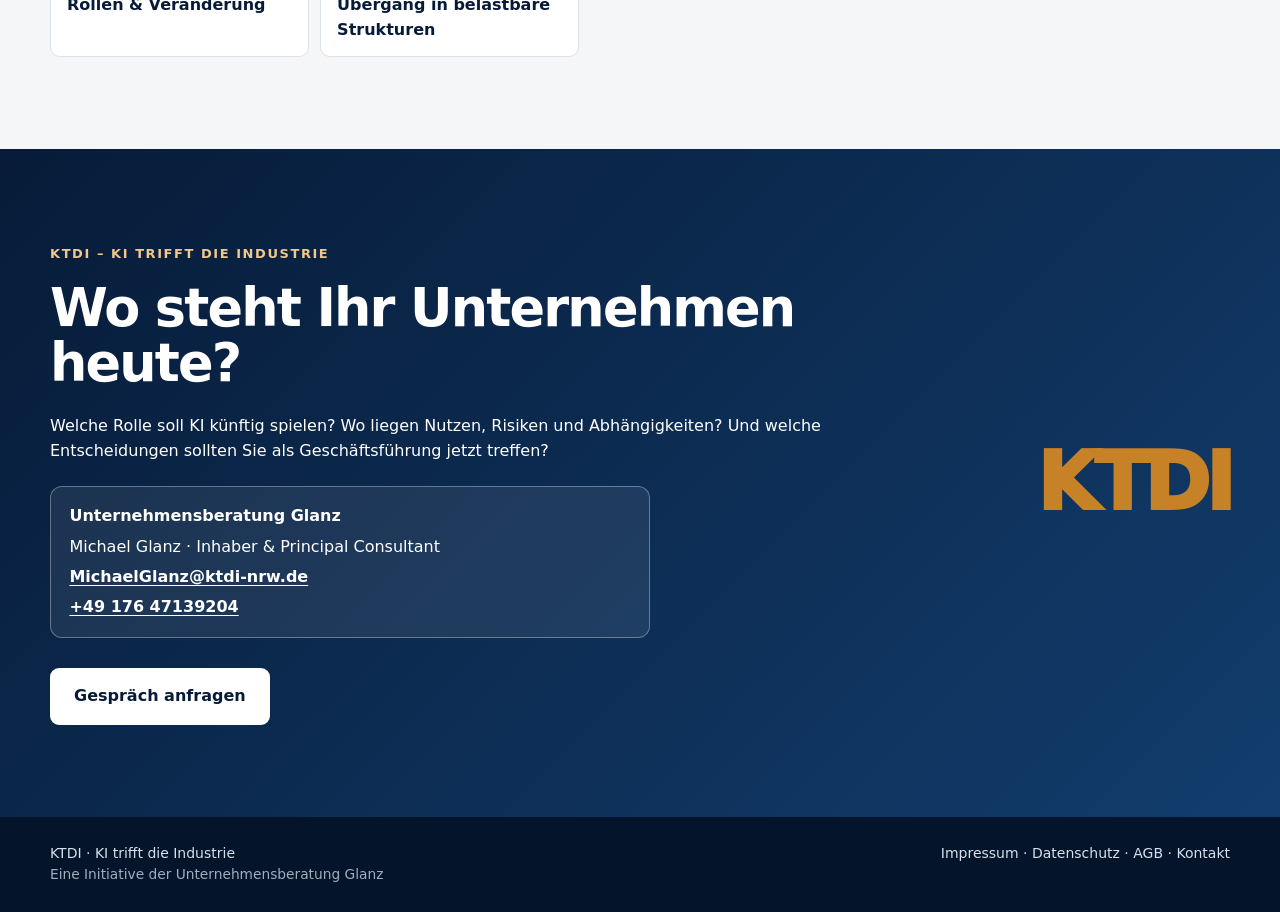
==== commit 51db523d: "Add files via upload" ====
--- a/index.html
+++ b/index.html
@@ -23,7 +23,7 @@
         <a href="#begleitung">Begleitung</a>
         <a class="btn btn-small" href="mailto:MichaelGlanz@ktdi-nrw.de?subject=KTDI%20-%20Gespr%C3%A4chsanfrage">Gespräch anfragen</a>
       </nav>
-      <a class="company-back" href="https://www.glanz-consulting.de/" target="_blank" rel="noopener" aria-label="Zur Unternehmensberatung Glanz">Glanz Beratung</a>
+      <a class="company-back" href="https://www.glanz-consulting.de/" target="_blank" rel="noopener" aria-label="Zur Unternehmensberatung Glanz">Zur Unternehmensberatung Glanz</a>
       <button class="menu-btn" aria-label="Navigation öffnen" aria-expanded="false">☰</button>
     </div>
   </header>
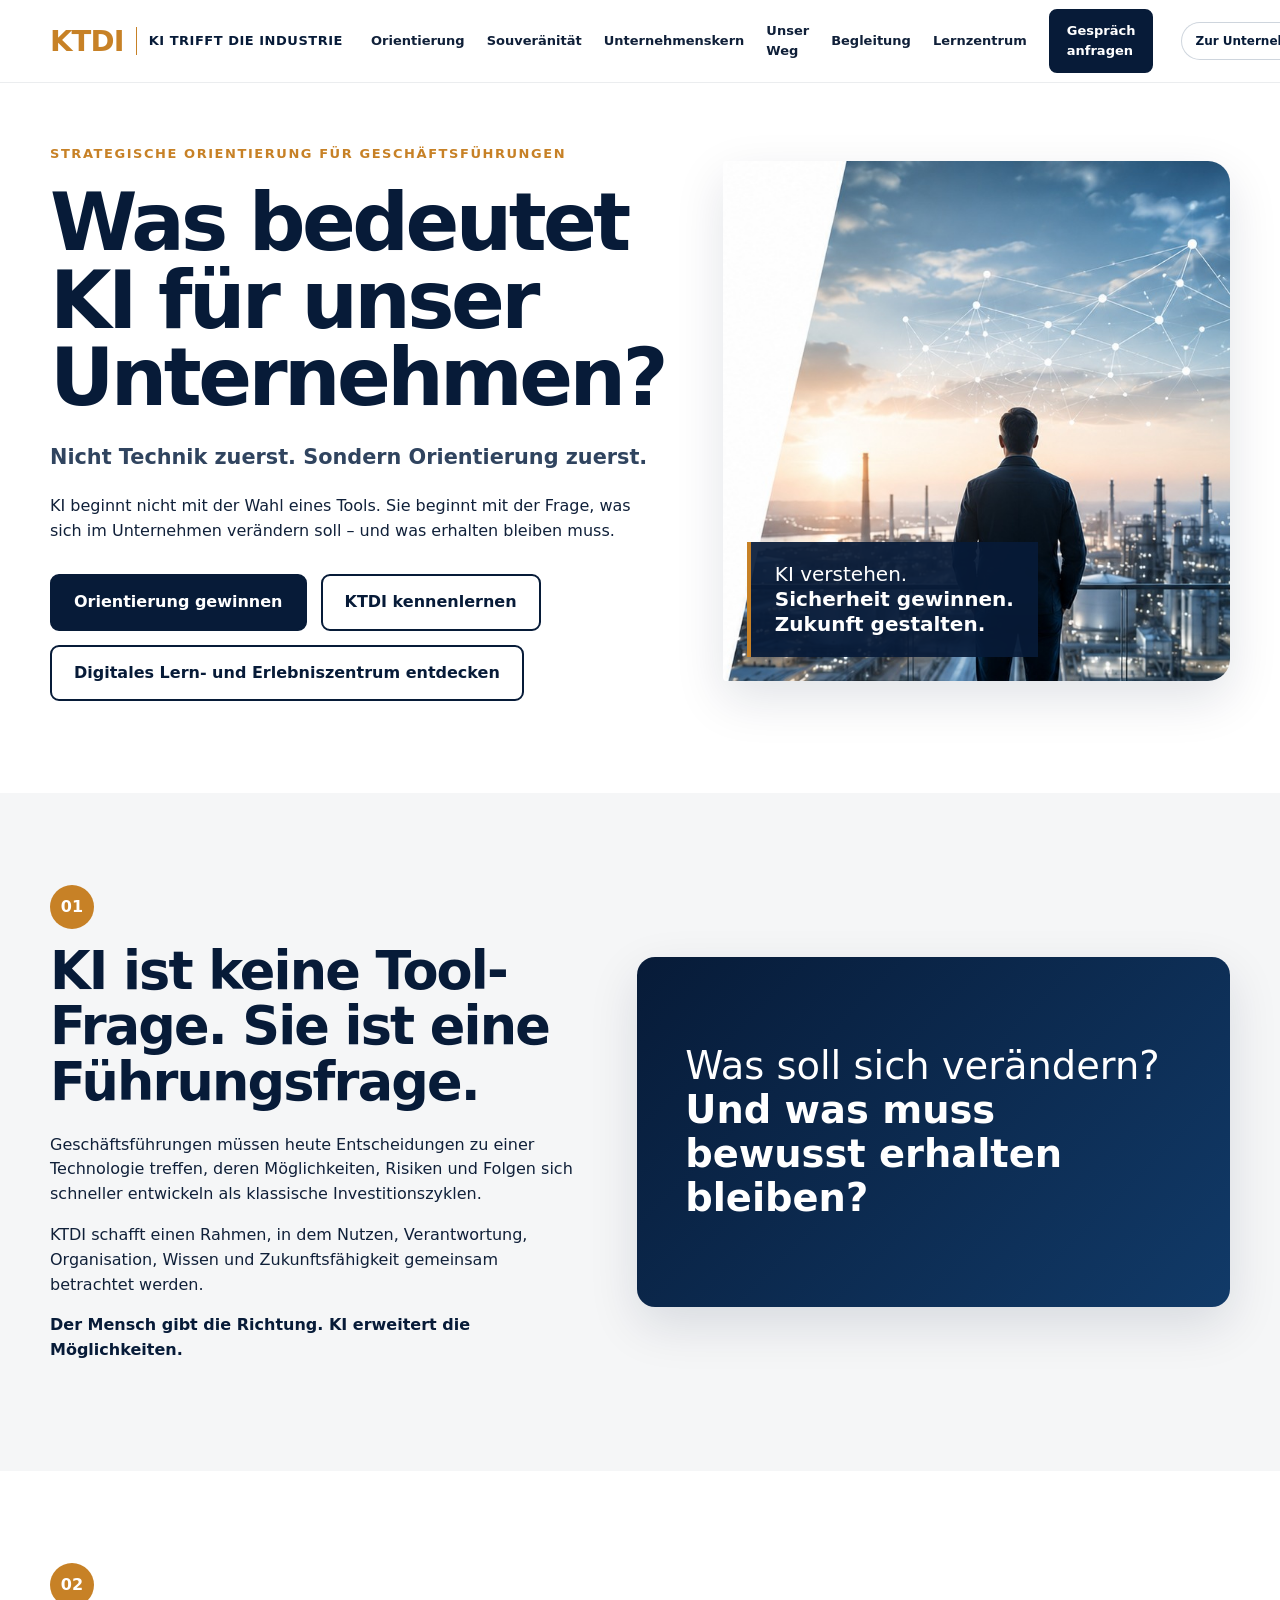
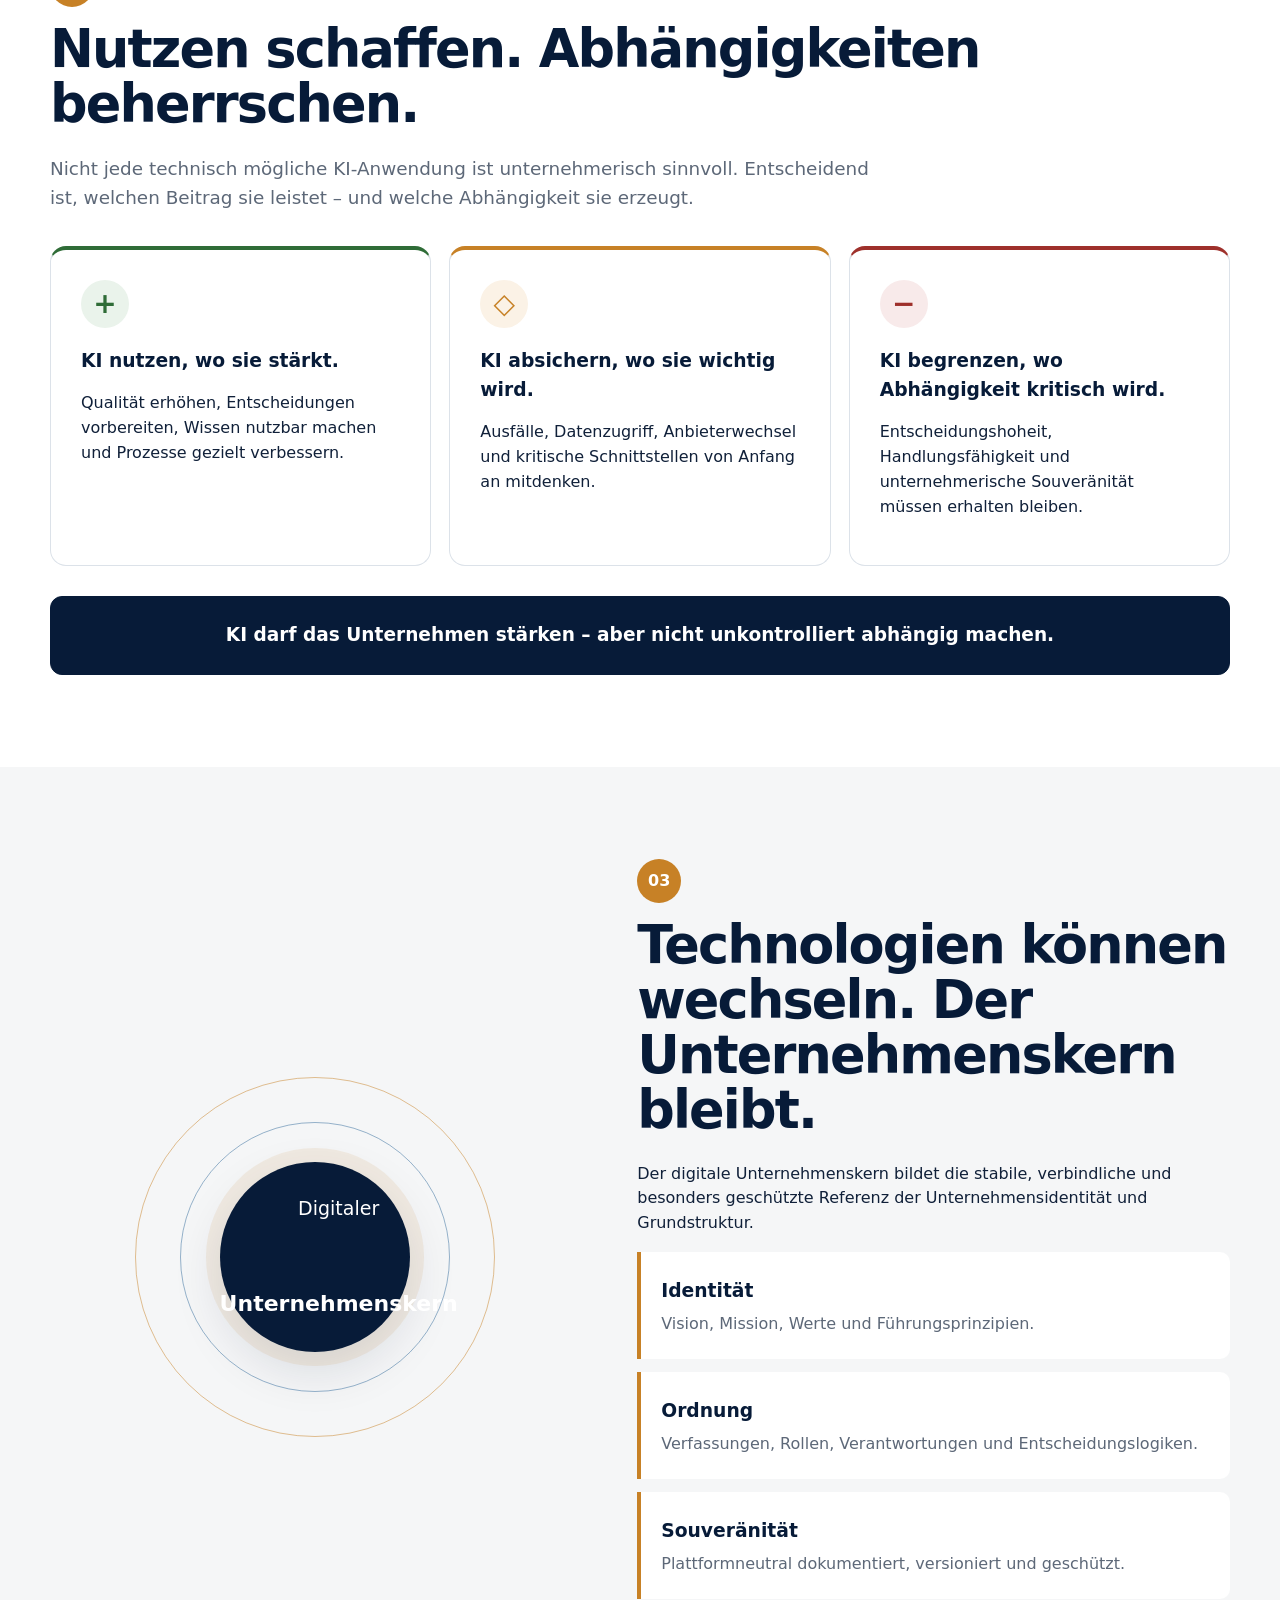
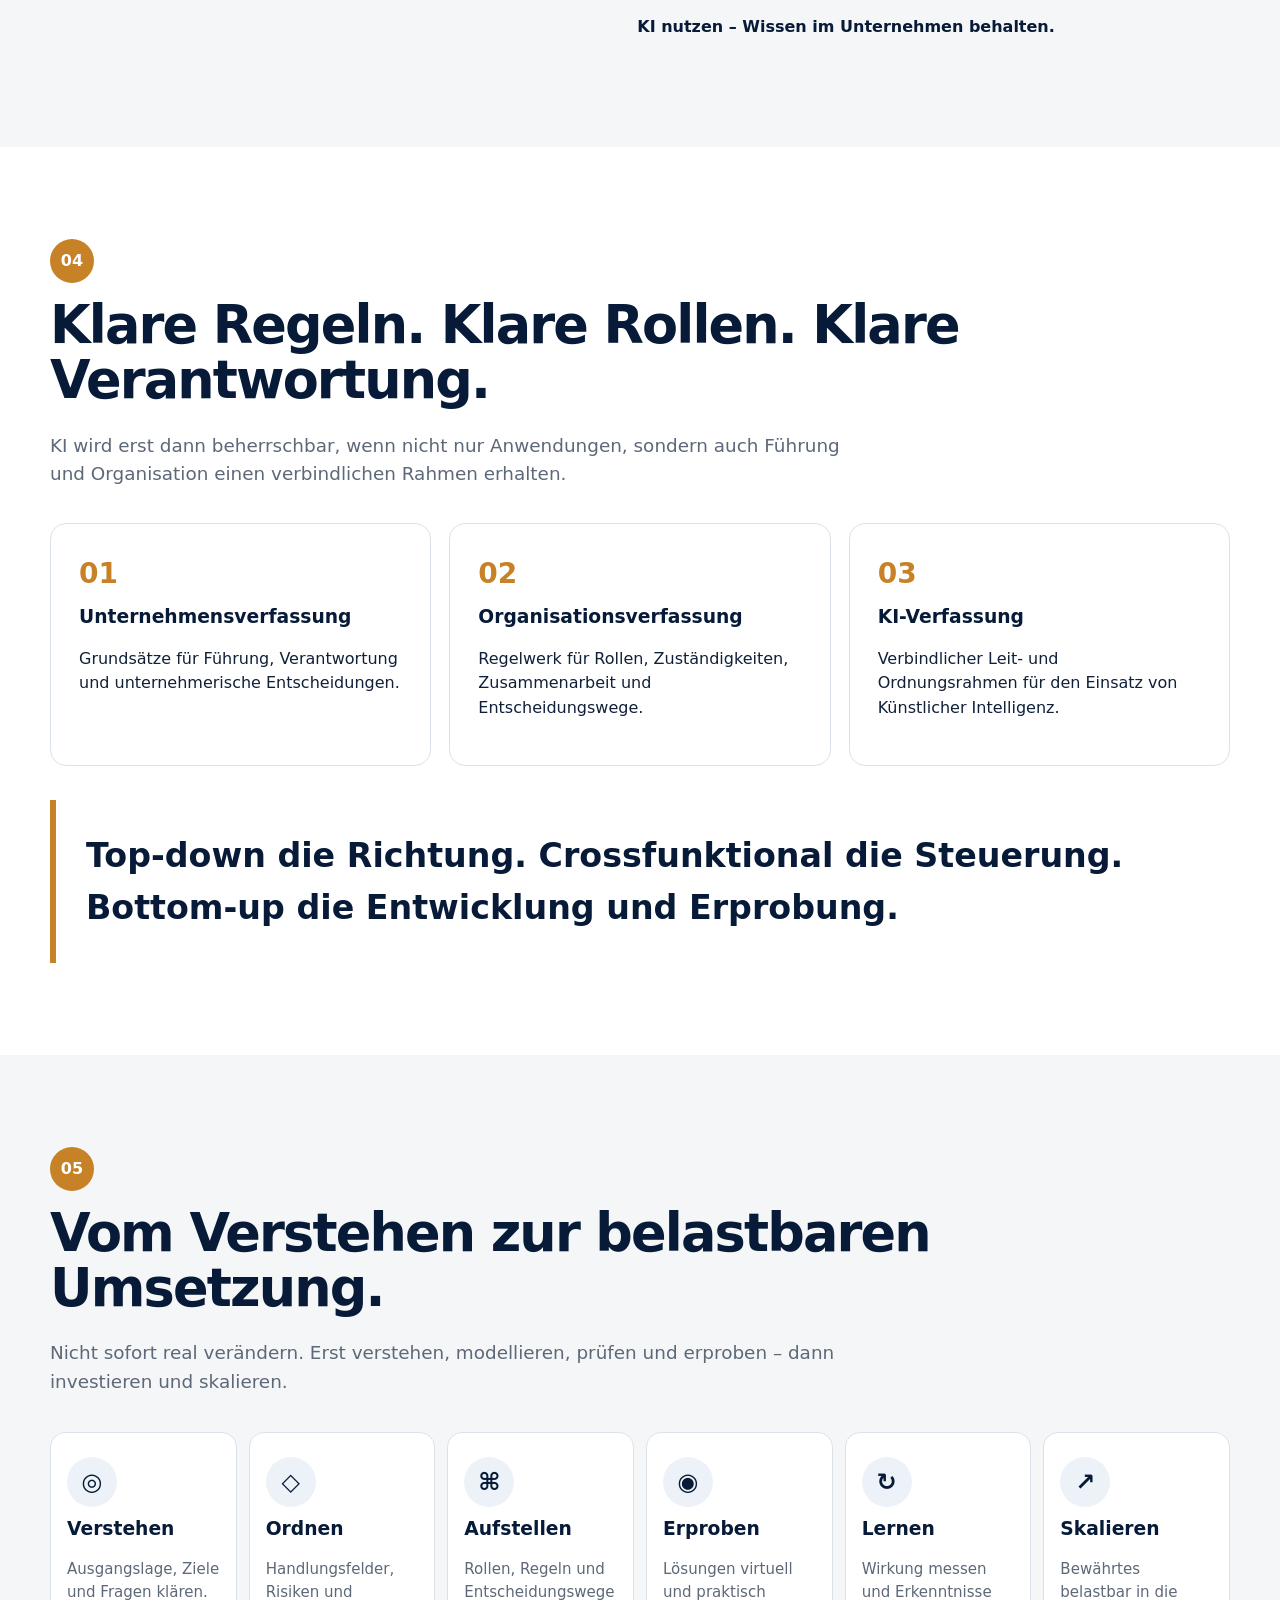
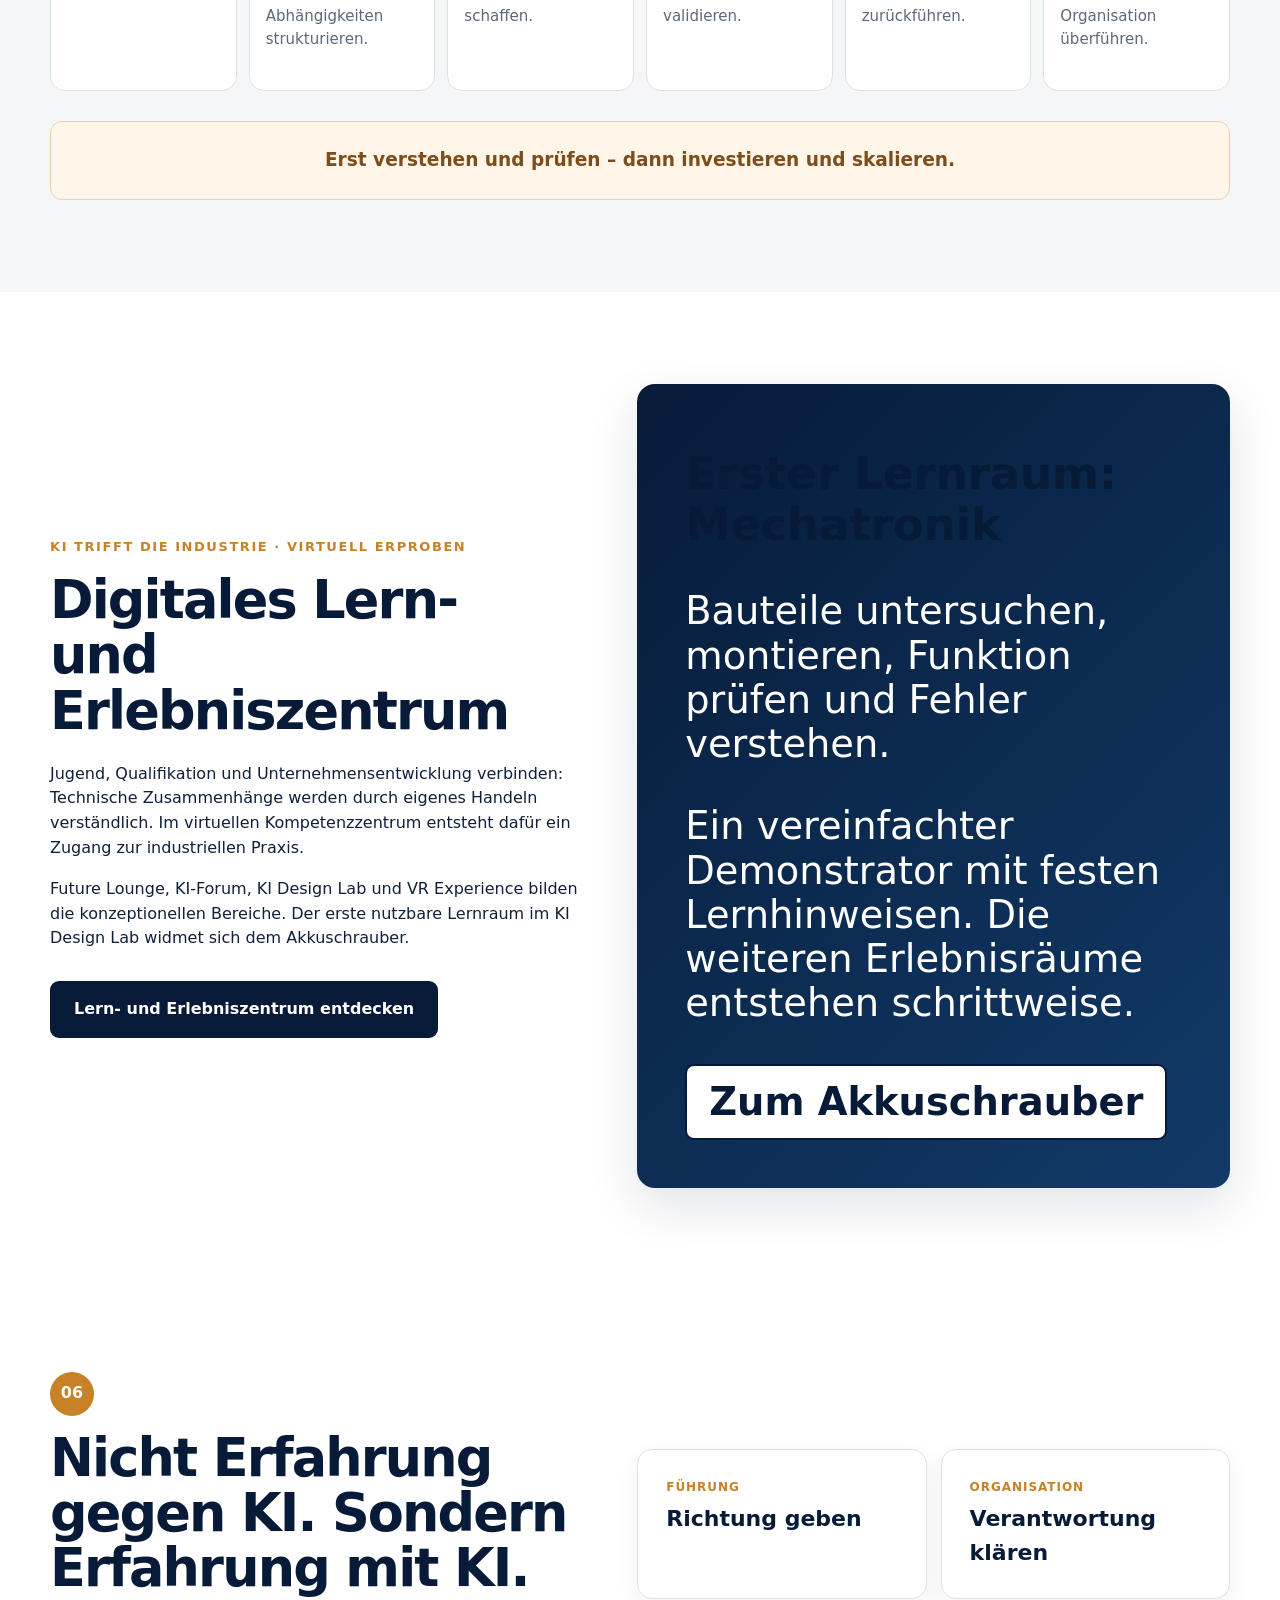
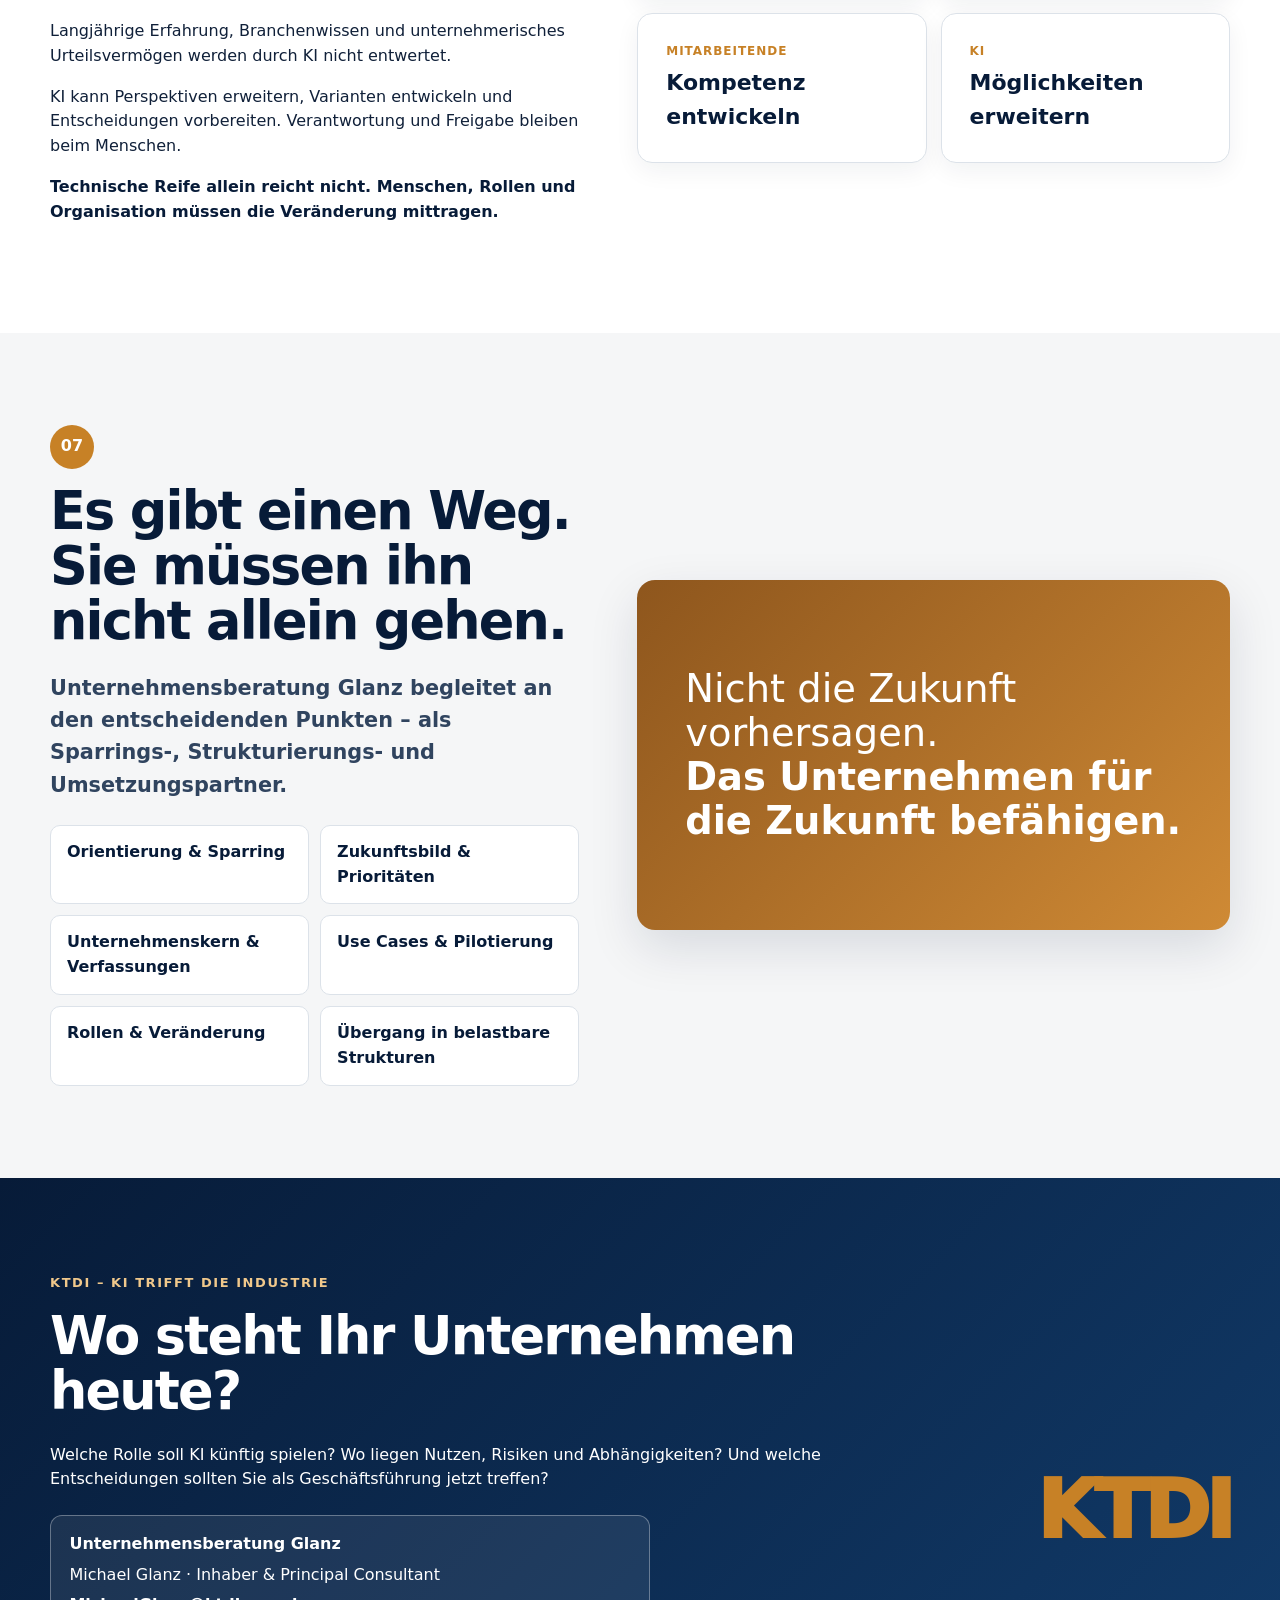
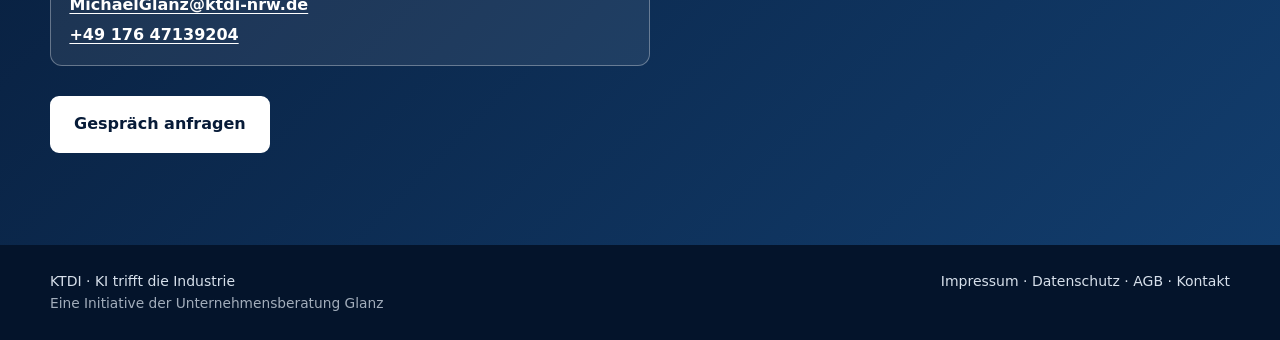
==== commit 56b05997: "Add files via upload" ====
--- a/index.html
+++ b/index.html
@@ -21,6 +21,7 @@
         <a href="#kern">Unternehmenskern</a>
         <a href="#weg">Unser Weg</a>
         <a href="#begleitung">Begleitung</a>
+        <a href="lernzentrum.html">Lernzentrum</a>
         <a class="btn btn-small" href="mailto:MichaelGlanz@ktdi-nrw.de?subject=KTDI%20-%20Gespr%C3%A4chsanfrage">Gespräch anfragen</a>
       </nav>
       <a class="company-back" href="https://www.glanz-consulting.de/" target="_blank" rel="noopener" aria-label="Zur Unternehmensberatung Glanz">Zur Unternehmensberatung Glanz</a>
@@ -39,6 +40,7 @@
           <div class="actions">
             <a class="btn" href="#orientierung">Orientierung gewinnen</a>
             <a class="btn btn-outline" href="#begleitung">KTDI kennenlernen</a>
+            <a class="btn btn-outline" href="lernzentrum.html">Digitales Lern- und Erlebniszentrum entdecken</a>
           </div>
         </div>
         <div class="hero-media">
@@ -138,6 +140,19 @@
       </div>
     </section>
 
+
+    <section class="section-pad" id="lernzentrum">
+      <div class="container two-col">
+        <div><span class="eyebrow">KI trifft die Industrie · Virtuell erproben</span>
+          <h2>Digitales Lern- und Erlebniszentrum</h2>
+          <p>Jugend, Qualifikation und Unternehmensentwicklung verbinden: Technische Zusammenhänge werden durch eigenes Handeln verständlich. Im virtuellen Kompetenzzentrum entsteht dafür ein Zugang zur industriellen Praxis.</p>
+          <p>Future Lounge, KI-Forum, KI Design Lab und VR Experience bilden die konzeptionellen Bereiche. Der erste nutzbare Lernraum im KI Design Lab widmet sich dem Akkuschrauber.</p>
+          <div class="actions"><a class="btn" href="lernzentrum.html">Lern- und Erlebniszentrum entdecken</a></div>
+        </div>
+        <div class="quote-card"><h3>Erster Lernraum: Mechatronik</h3><p>Bauteile untersuchen, montieren, Funktion prüfen und Fehler verstehen.</p><p>Ein vereinfachter Demonstrator mit festen Lernhinweisen. Die weiteren Erlebnisräume entstehen schrittweise.</p><a class="btn btn-outline" href="lernraum-mechatronik/index.html">Zum Akkuschrauber</a></div>
+      </div>
+    </section>
+
     <section class="section-pad" id="mensch">
       <div class="container two-col">
         <div>
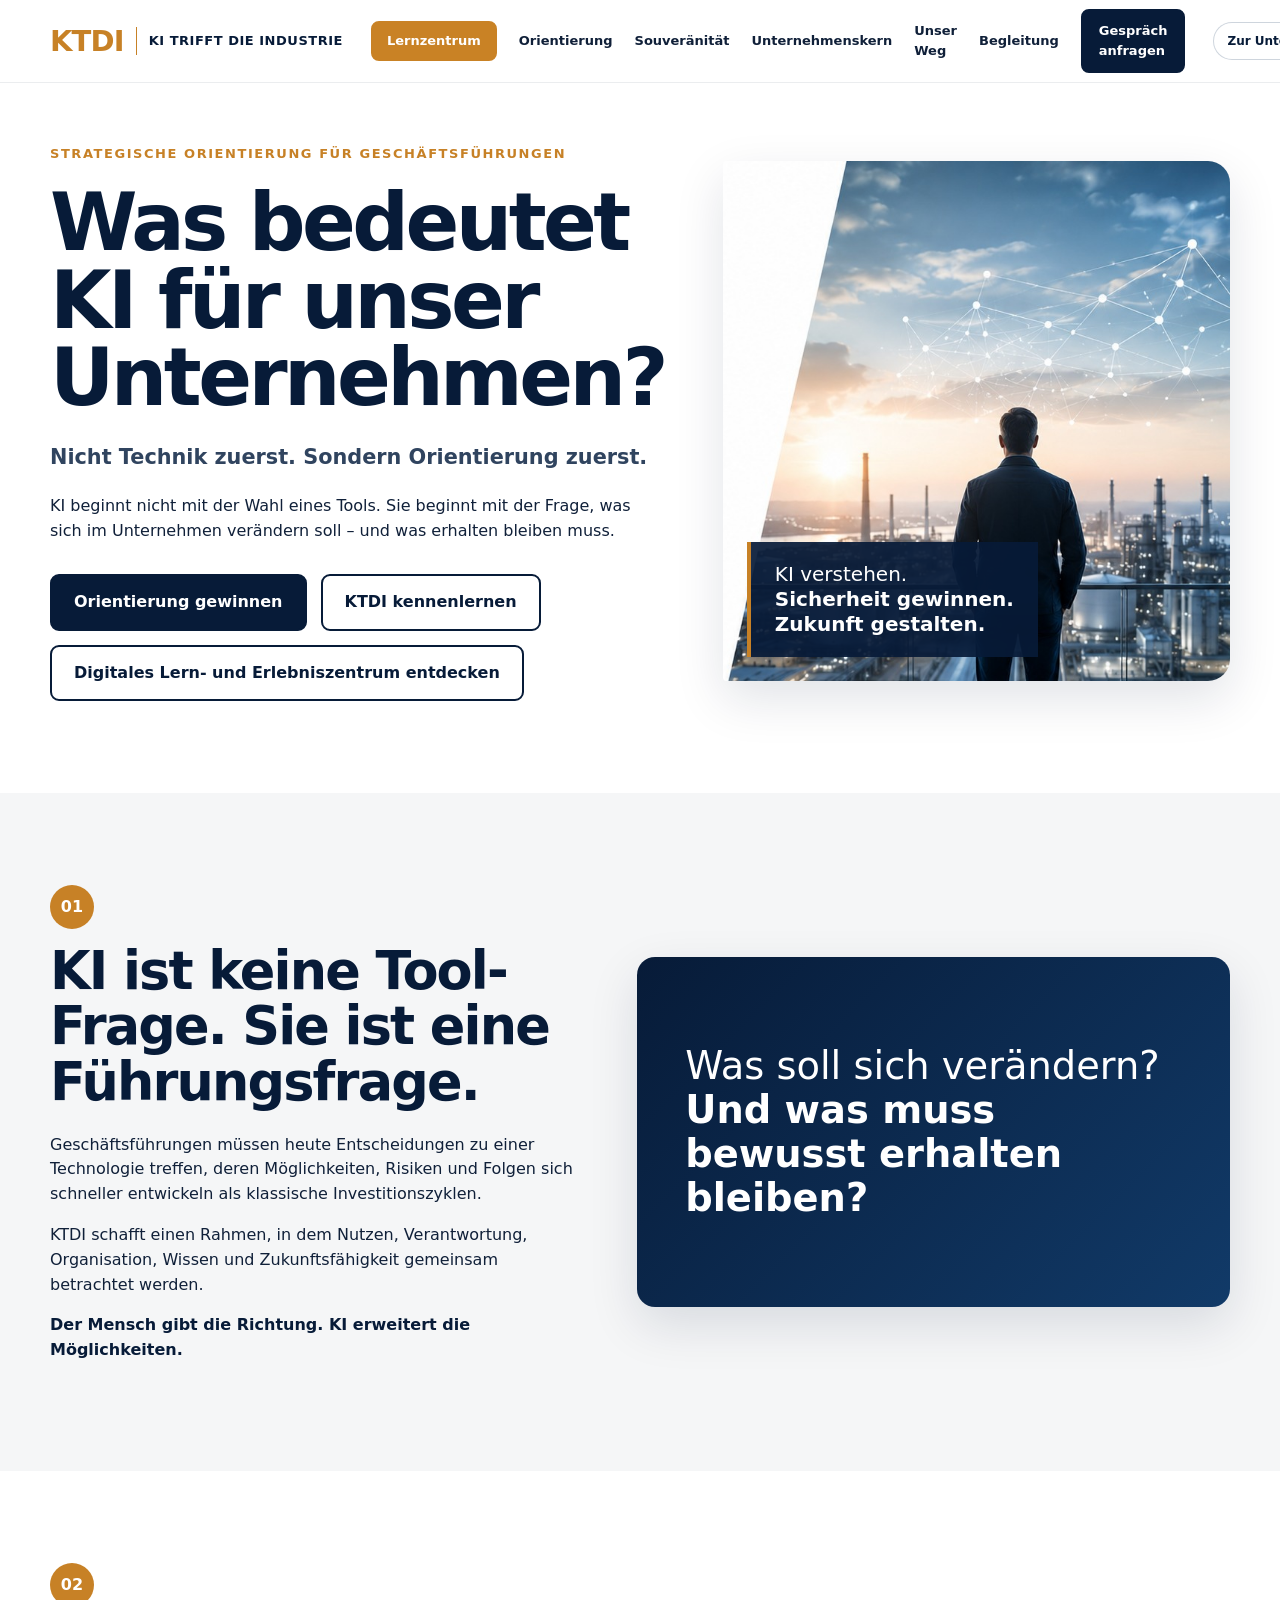
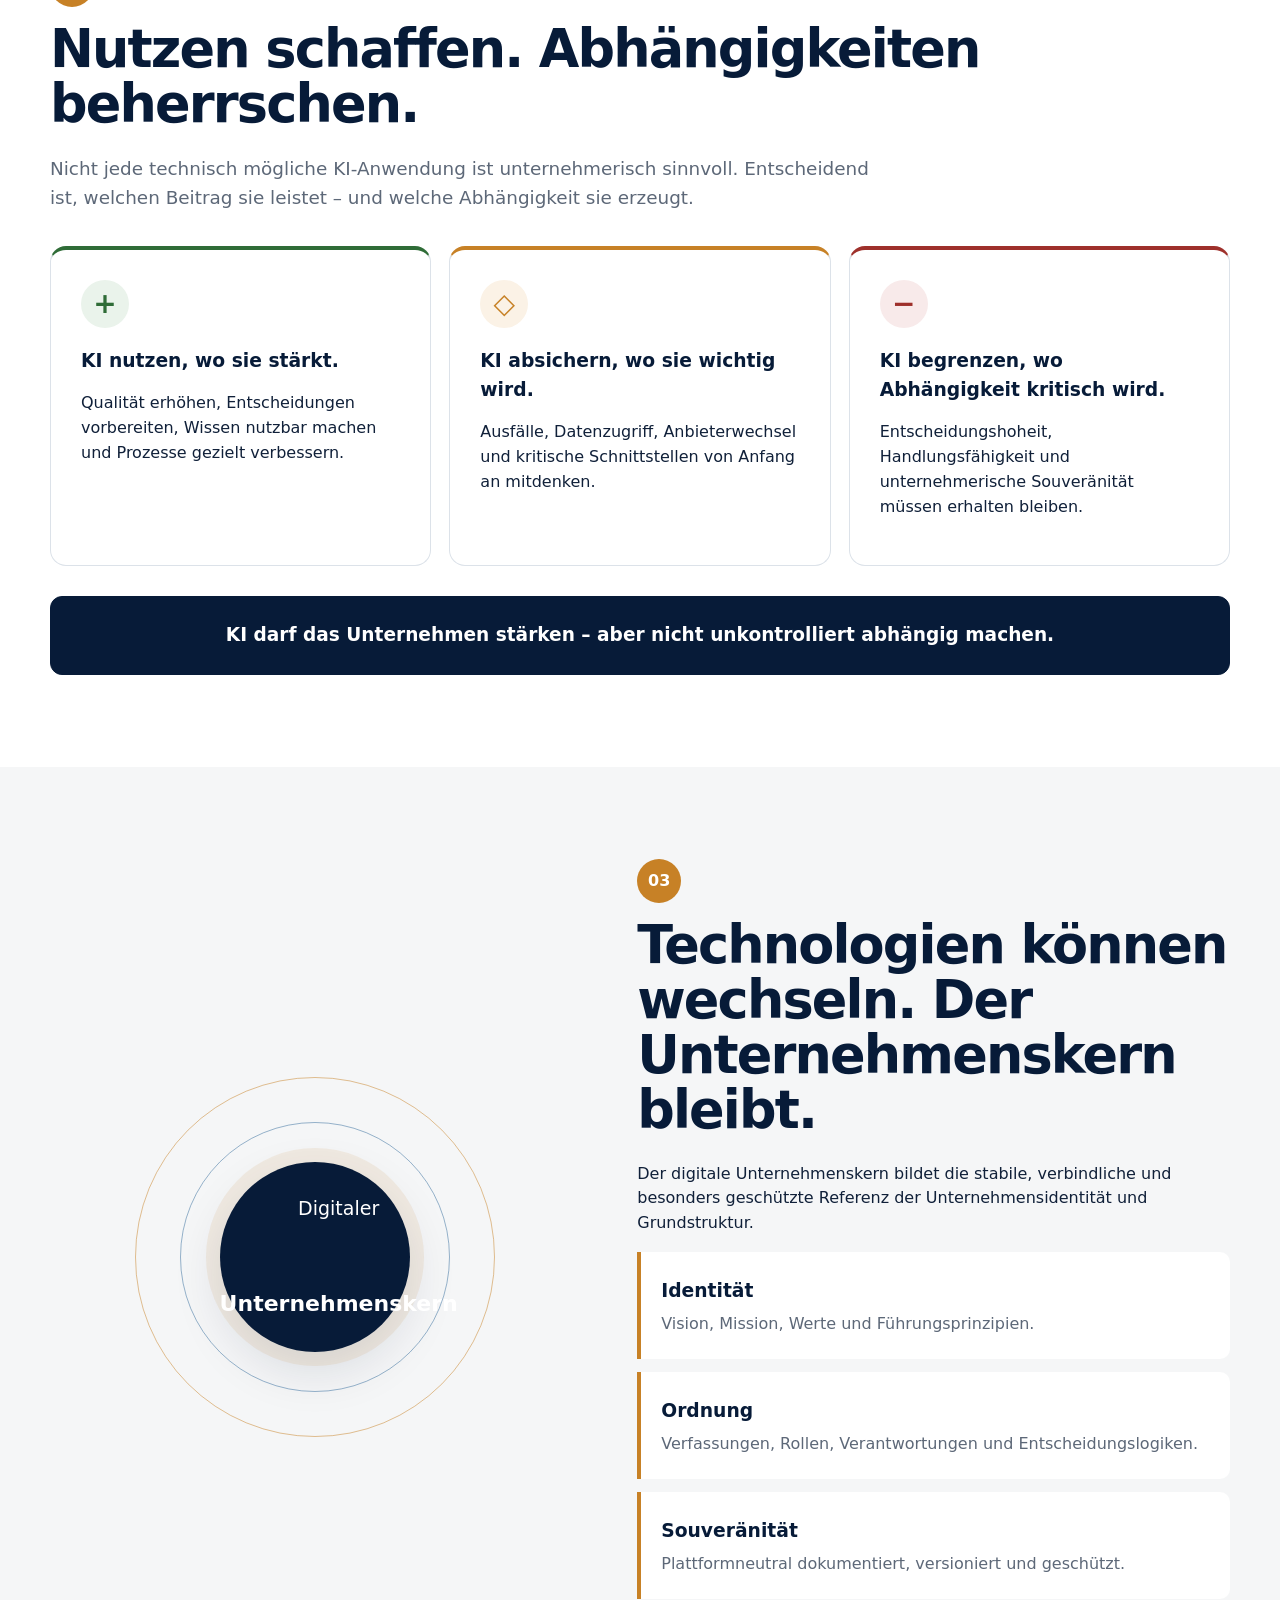
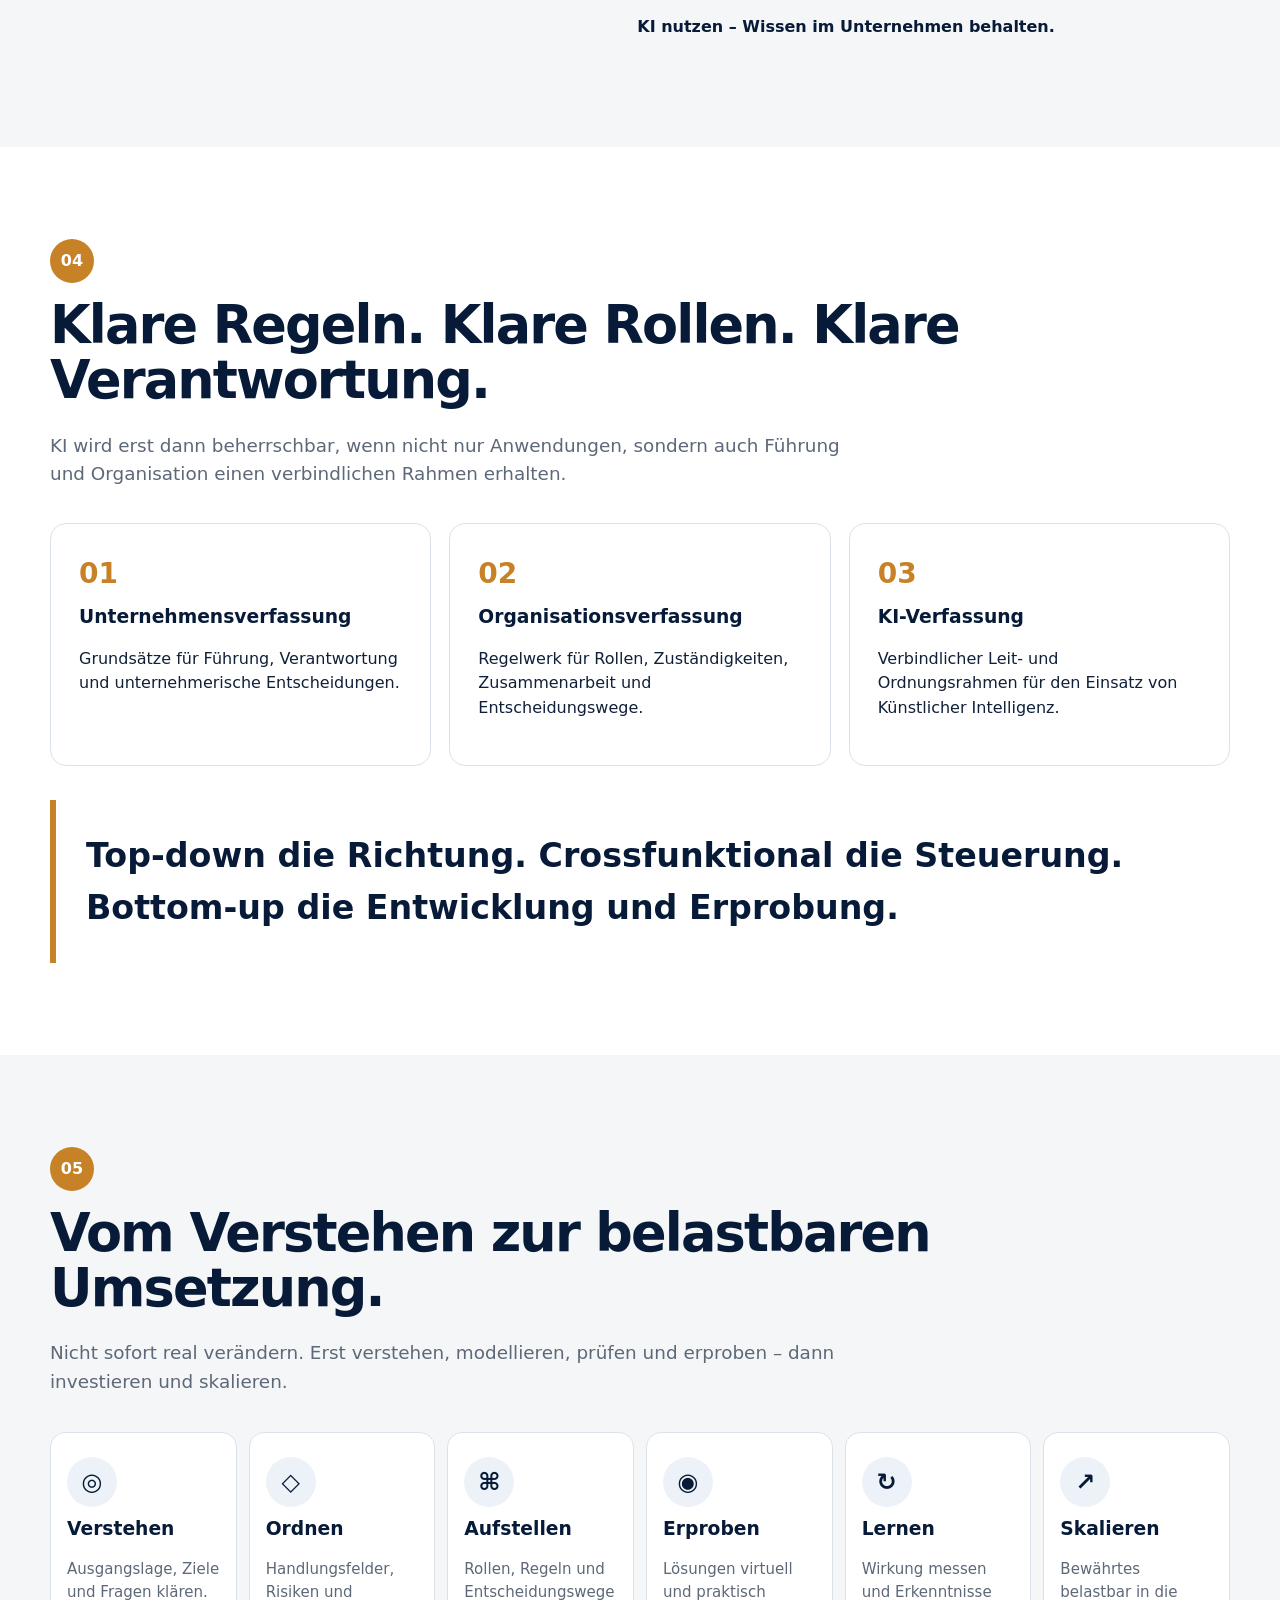
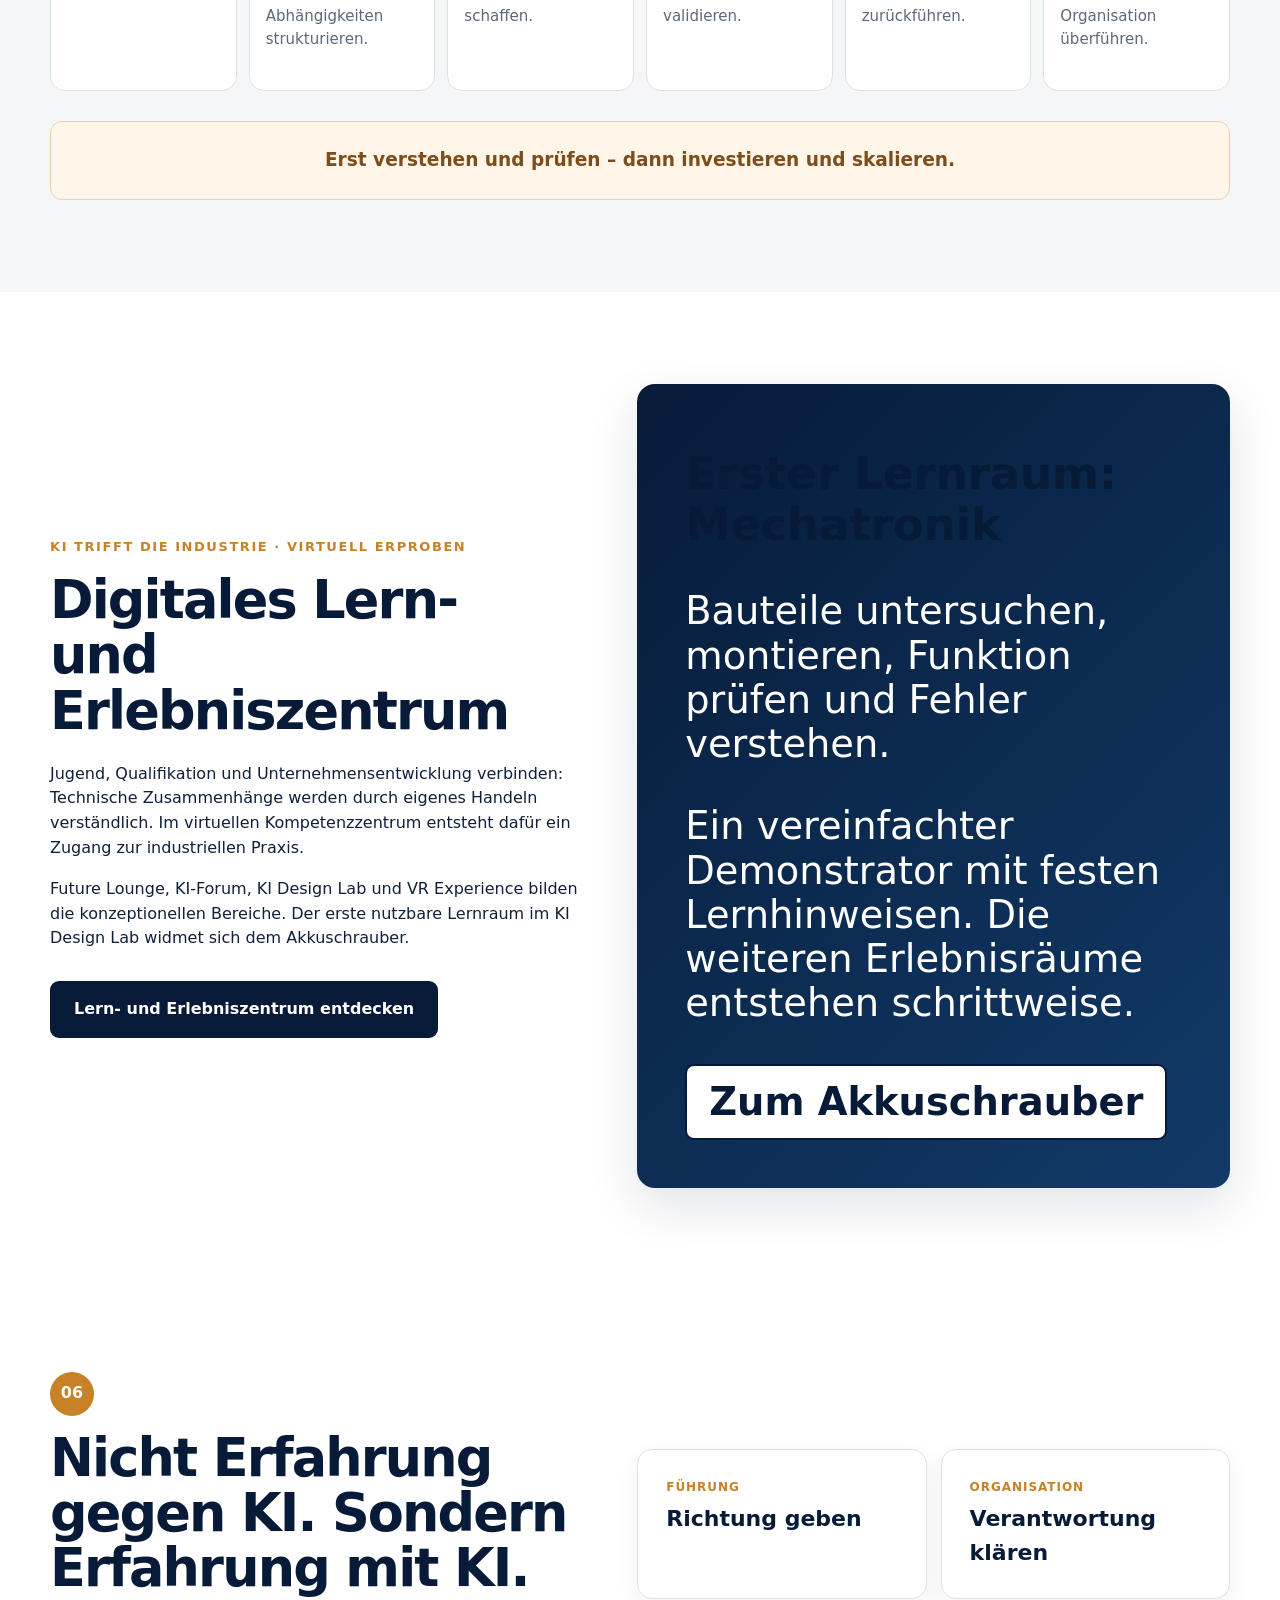
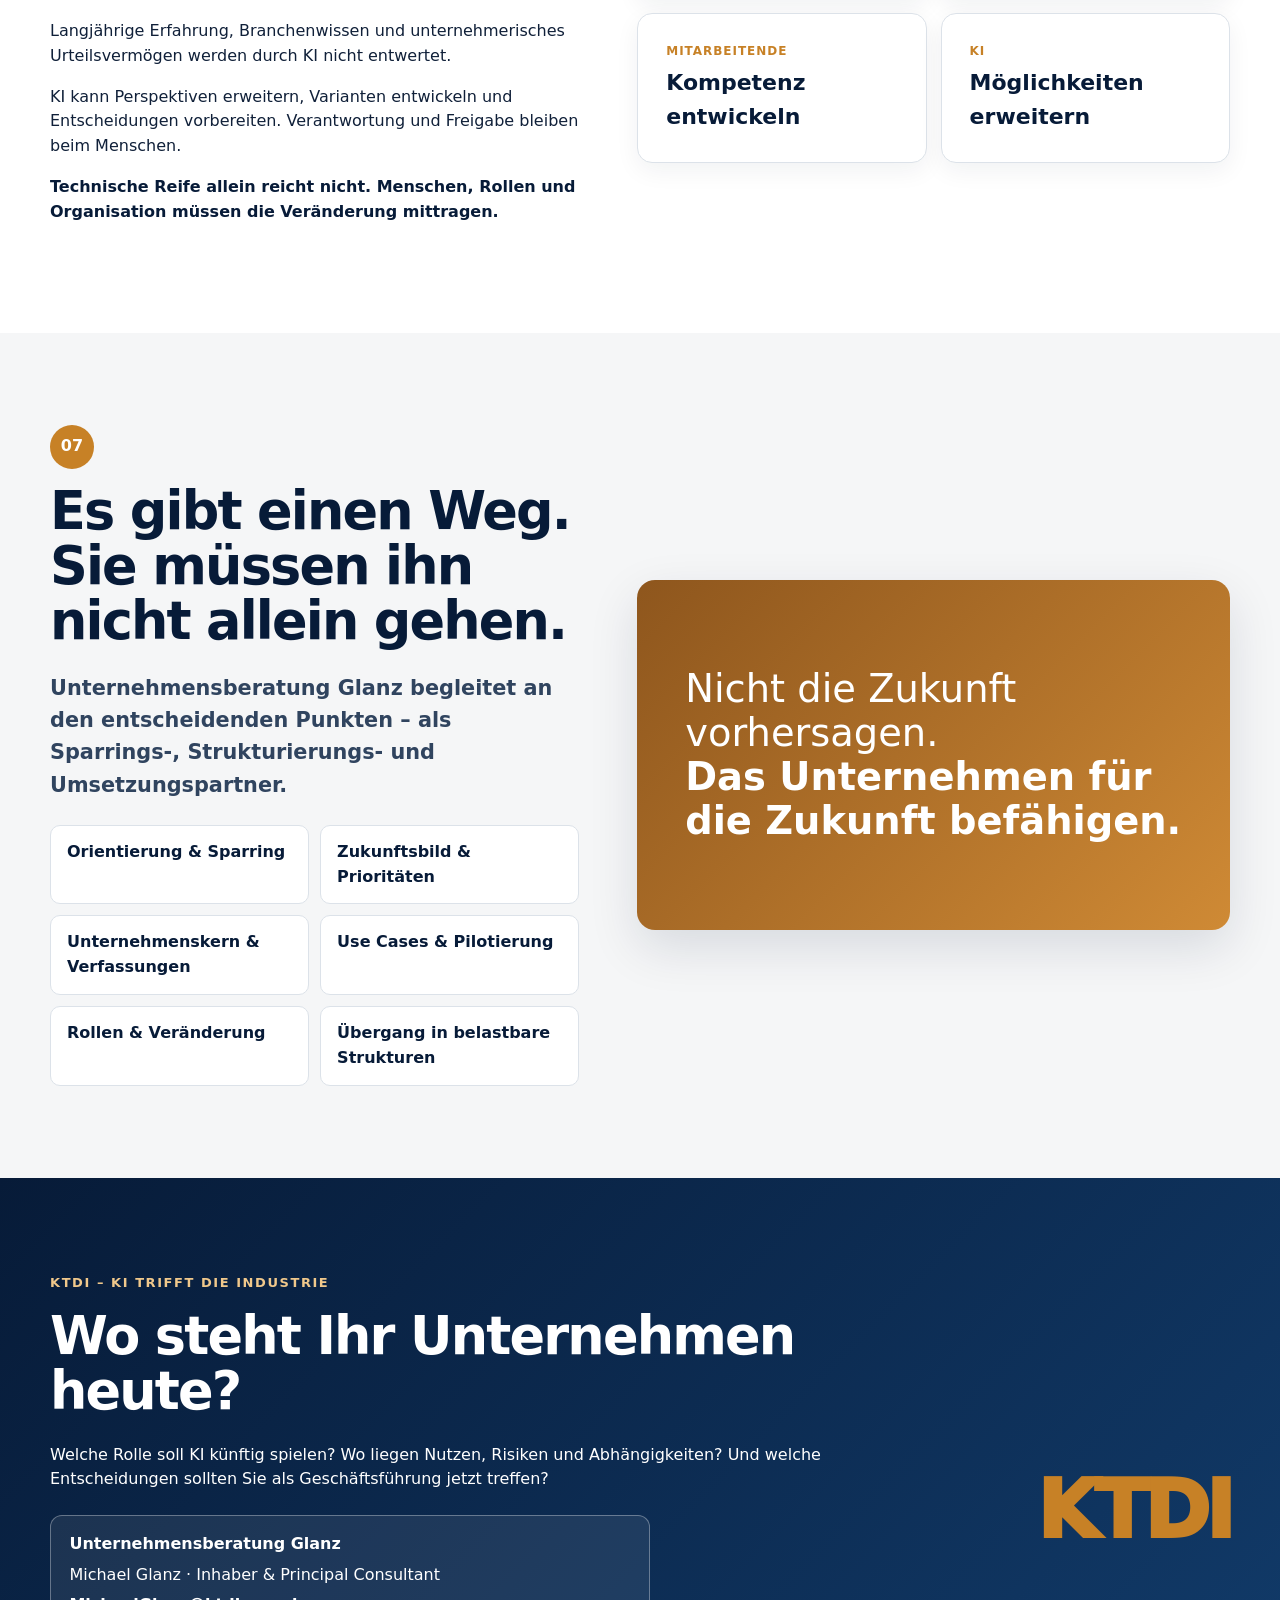
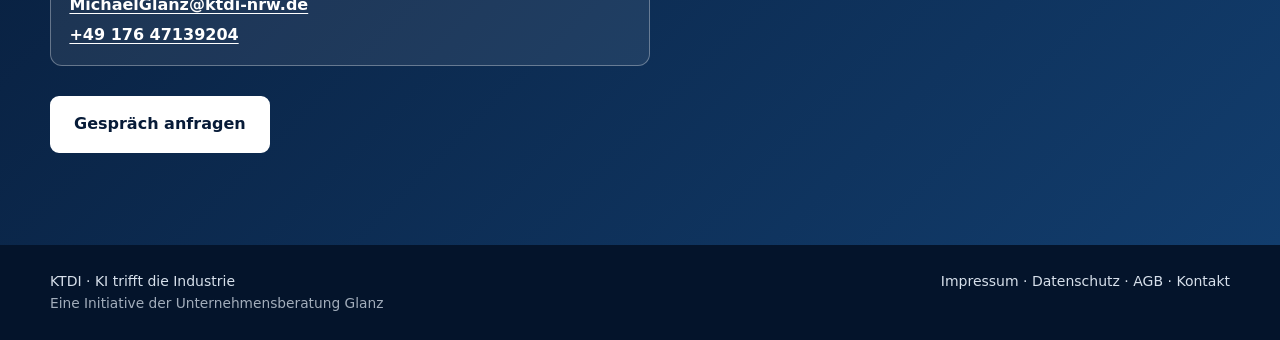
==== commit 34838380: "Add files via upload" ====
--- a/index.html
+++ b/index.html
@@ -6,6 +6,12 @@
   <meta name="description" content="KTDI – KI trifft die Industrie. Strategische Orientierung für Geschäftsführungen und Entscheider zur verantwortungsvollen Einführung von Künstlicher Intelligenz." />
   <title>KTDI | KI trifft die Industrie</title>
   <link rel="stylesheet" href="styles.css" />
+<style>
+/* Sichtbarer Zugang zum Digitalen Lern- und Erlebniszentrum */
+.site-header .nav a.nav-learning{display:inline-flex;align-items:center;justify-content:center;background:#c98225;color:#fff;border:2px solid #c98225;border-radius:8px;padding:10px 14px;font-weight:800;line-height:1.25;text-decoration:none;white-space:nowrap}
+.site-header .nav a.nav-learning:hover{background:#a96616;border-color:#a96616;color:#fff}
+.site-header .nav a.nav-learning:focus-visible{outline:3px solid #0b213e;outline-offset:3px}
+</style>
 </head>
 <body>
   <header class="site-header">
@@ -16,12 +22,12 @@
         <span class="brand-text">KI trifft die Industrie</span>
       </a>
       <nav class="nav" aria-label="Hauptnavigation">
+        <a class="nav-learning" href="lernzentrum.html">Lernzentrum</a>
         <a href="#orientierung">Orientierung</a>
         <a href="#souveraenitaet">Souveränität</a>
         <a href="#kern">Unternehmenskern</a>
         <a href="#weg">Unser Weg</a>
         <a href="#begleitung">Begleitung</a>
-        <a href="lernzentrum.html">Lernzentrum</a>
         <a class="btn btn-small" href="mailto:MichaelGlanz@ktdi-nrw.de?subject=KTDI%20-%20Gespr%C3%A4chsanfrage">Gespräch anfragen</a>
       </nav>
       <a class="company-back" href="https://www.glanz-consulting.de/" target="_blank" rel="noopener" aria-label="Zur Unternehmensberatung Glanz">Zur Unternehmensberatung Glanz</a>
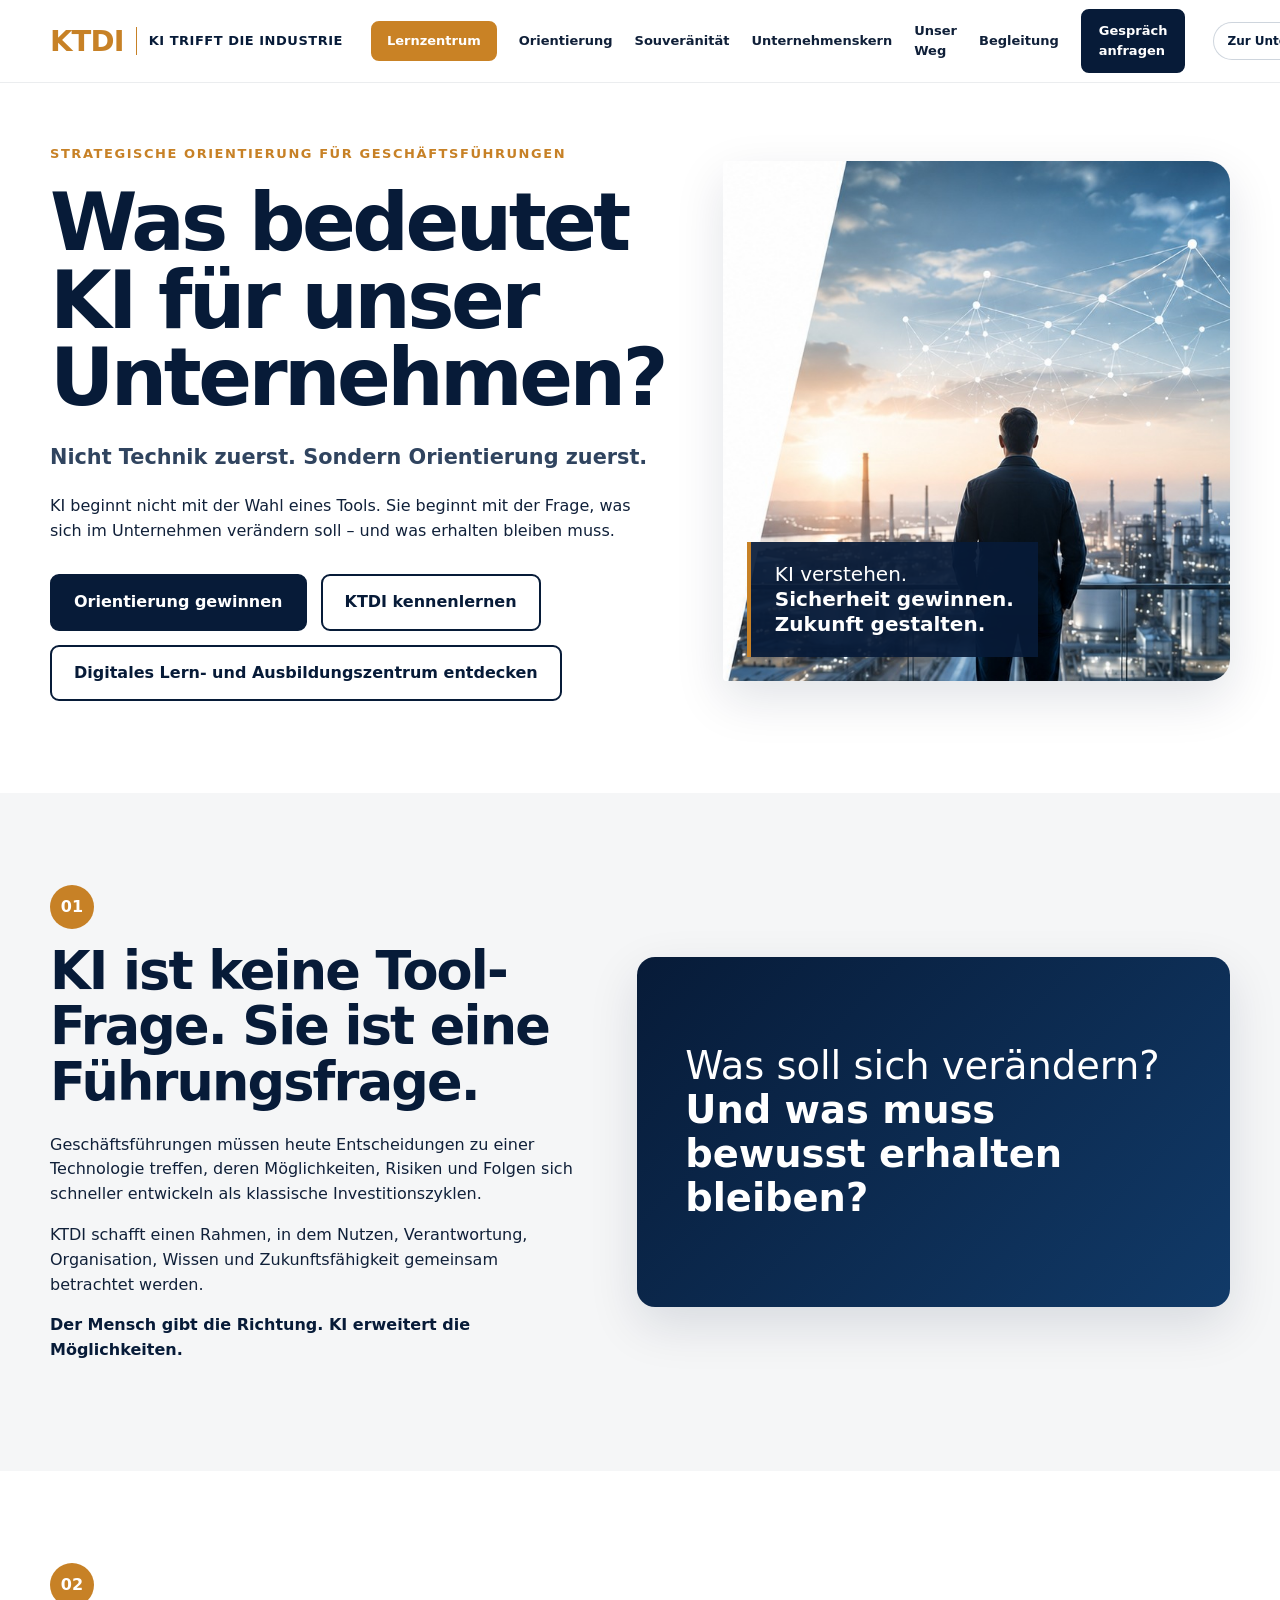
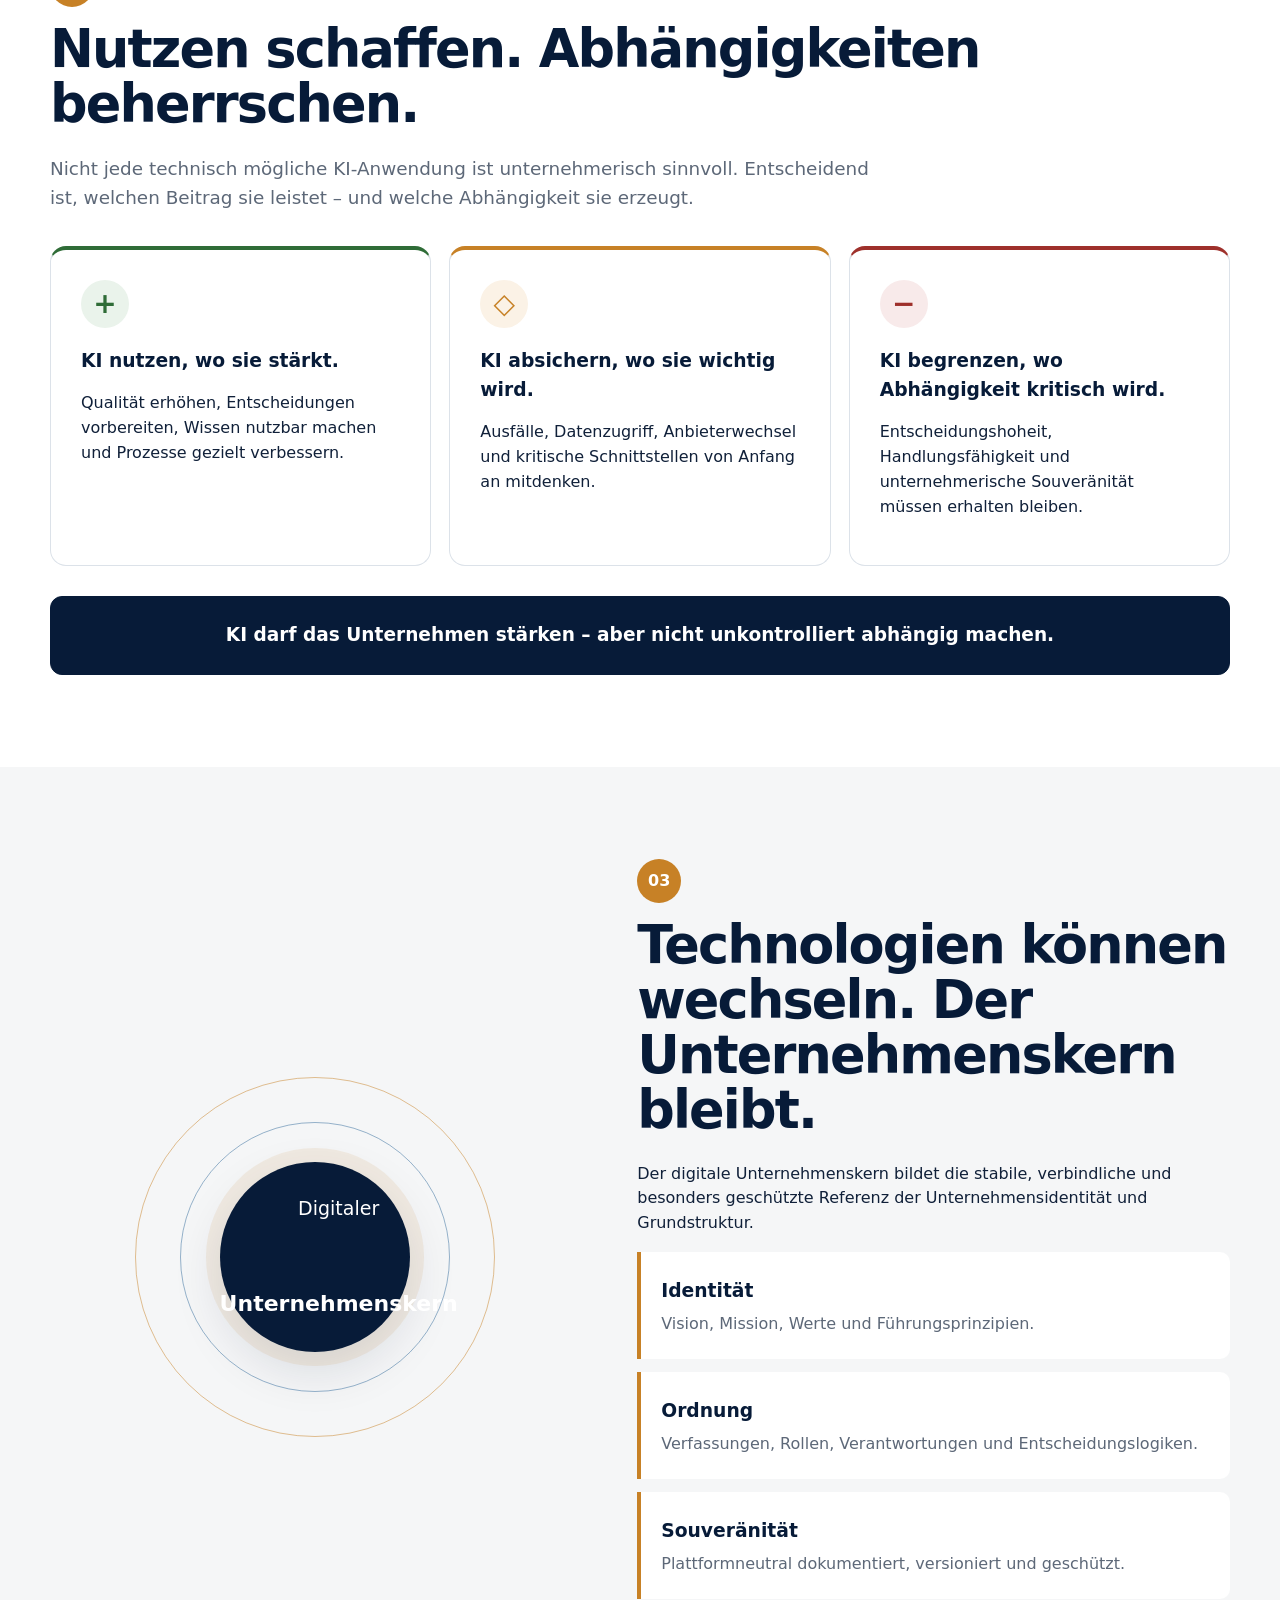
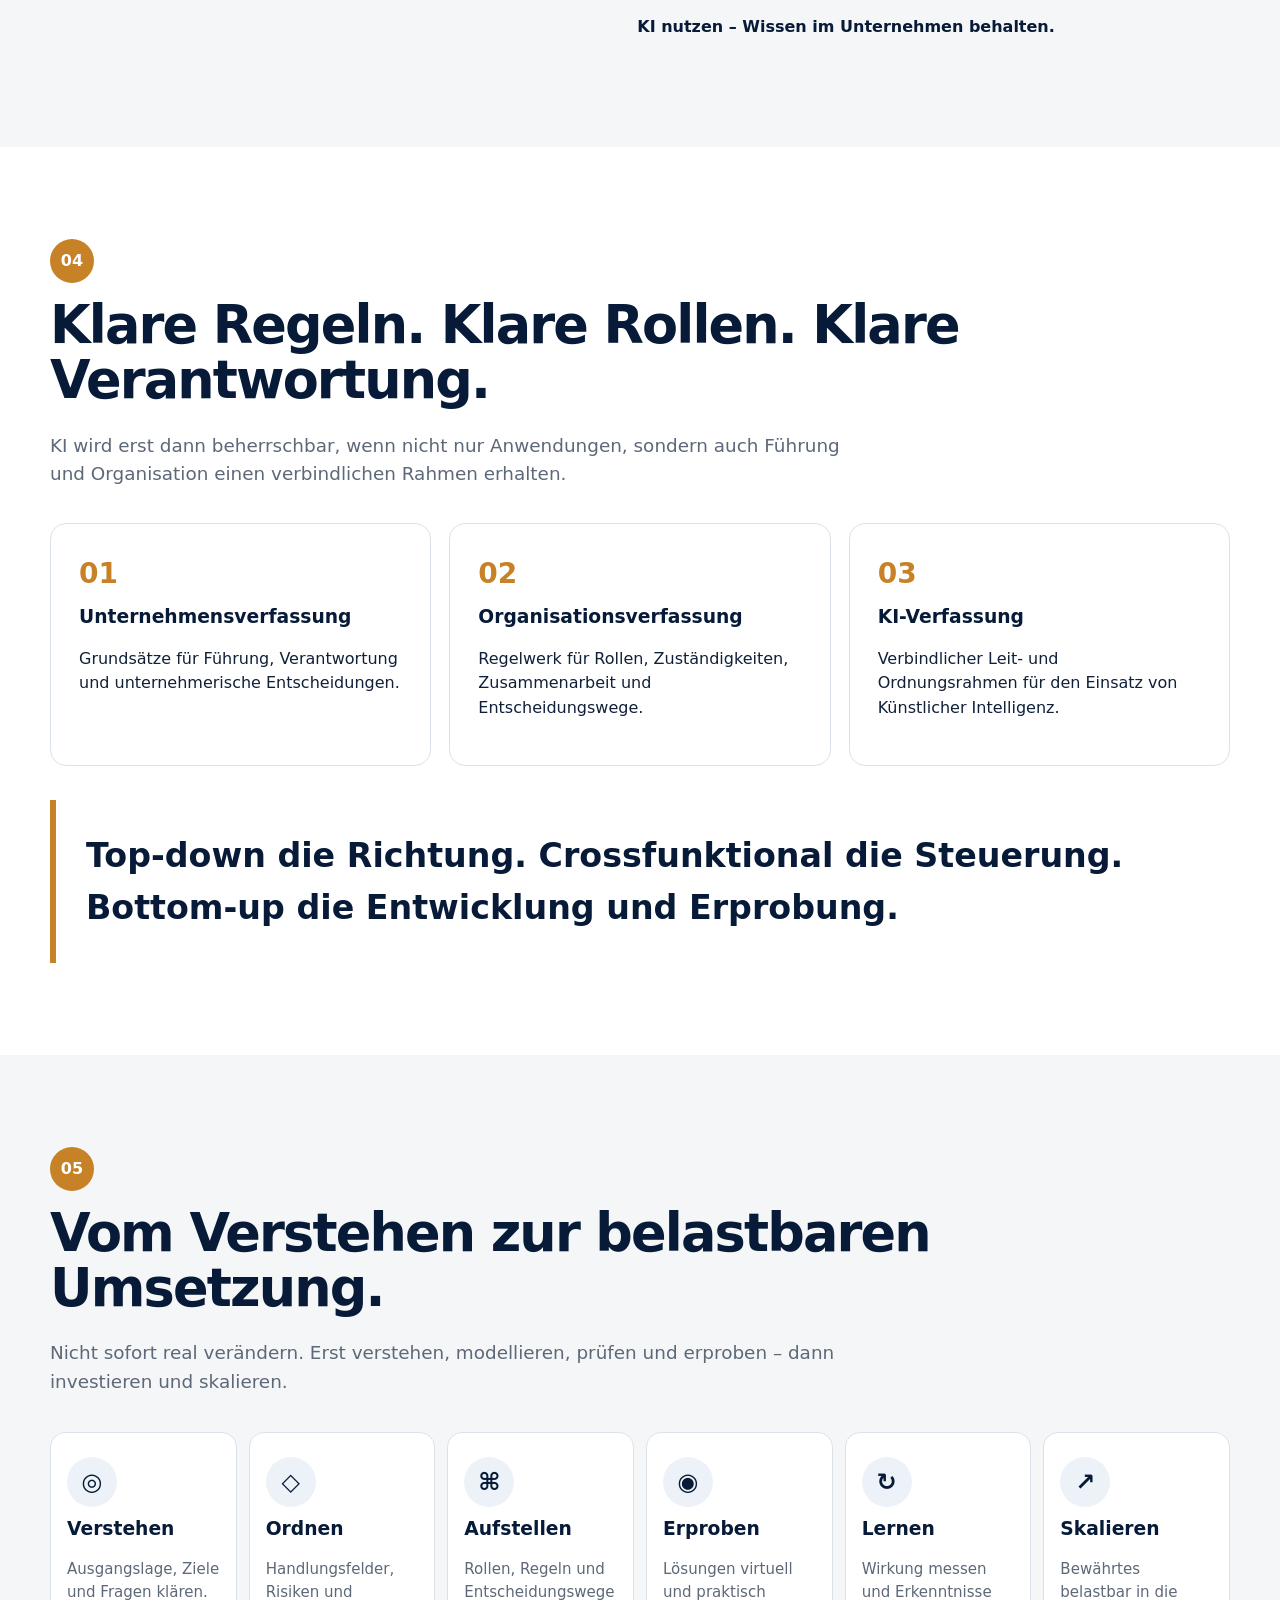
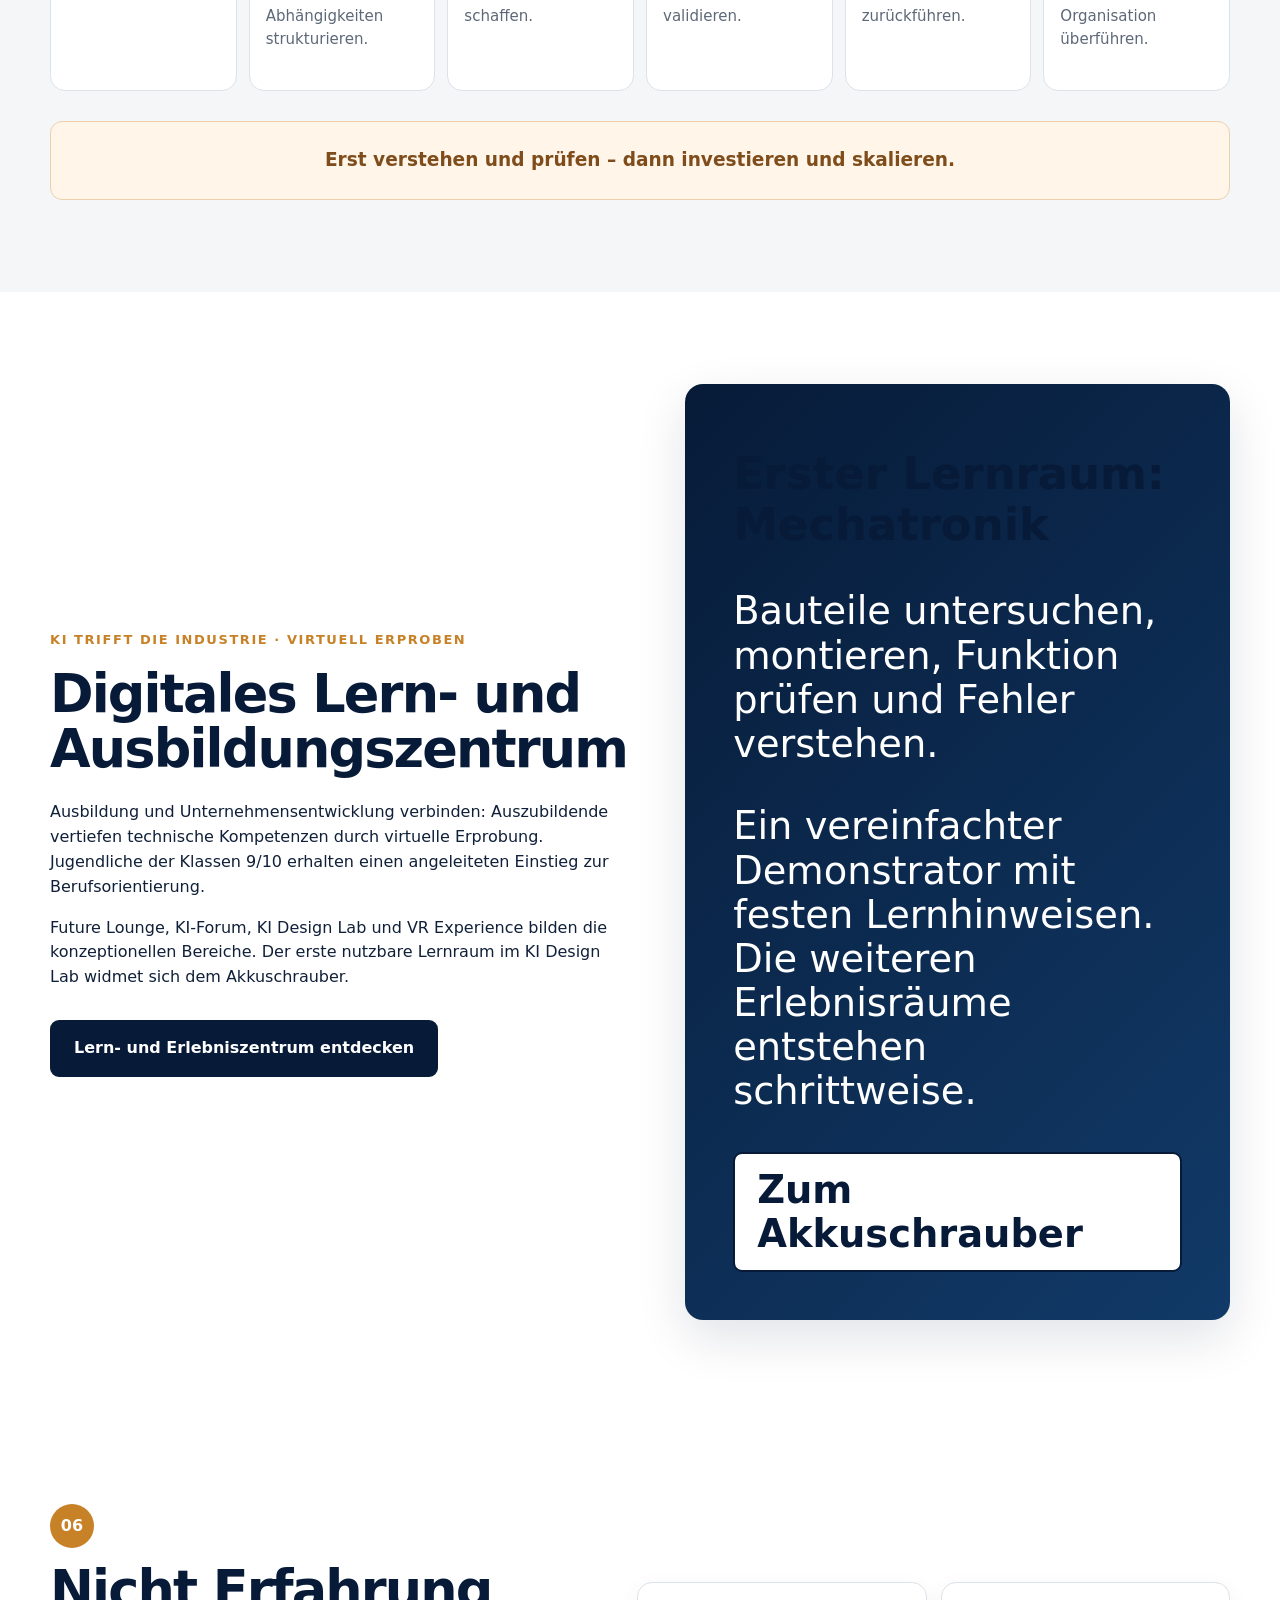
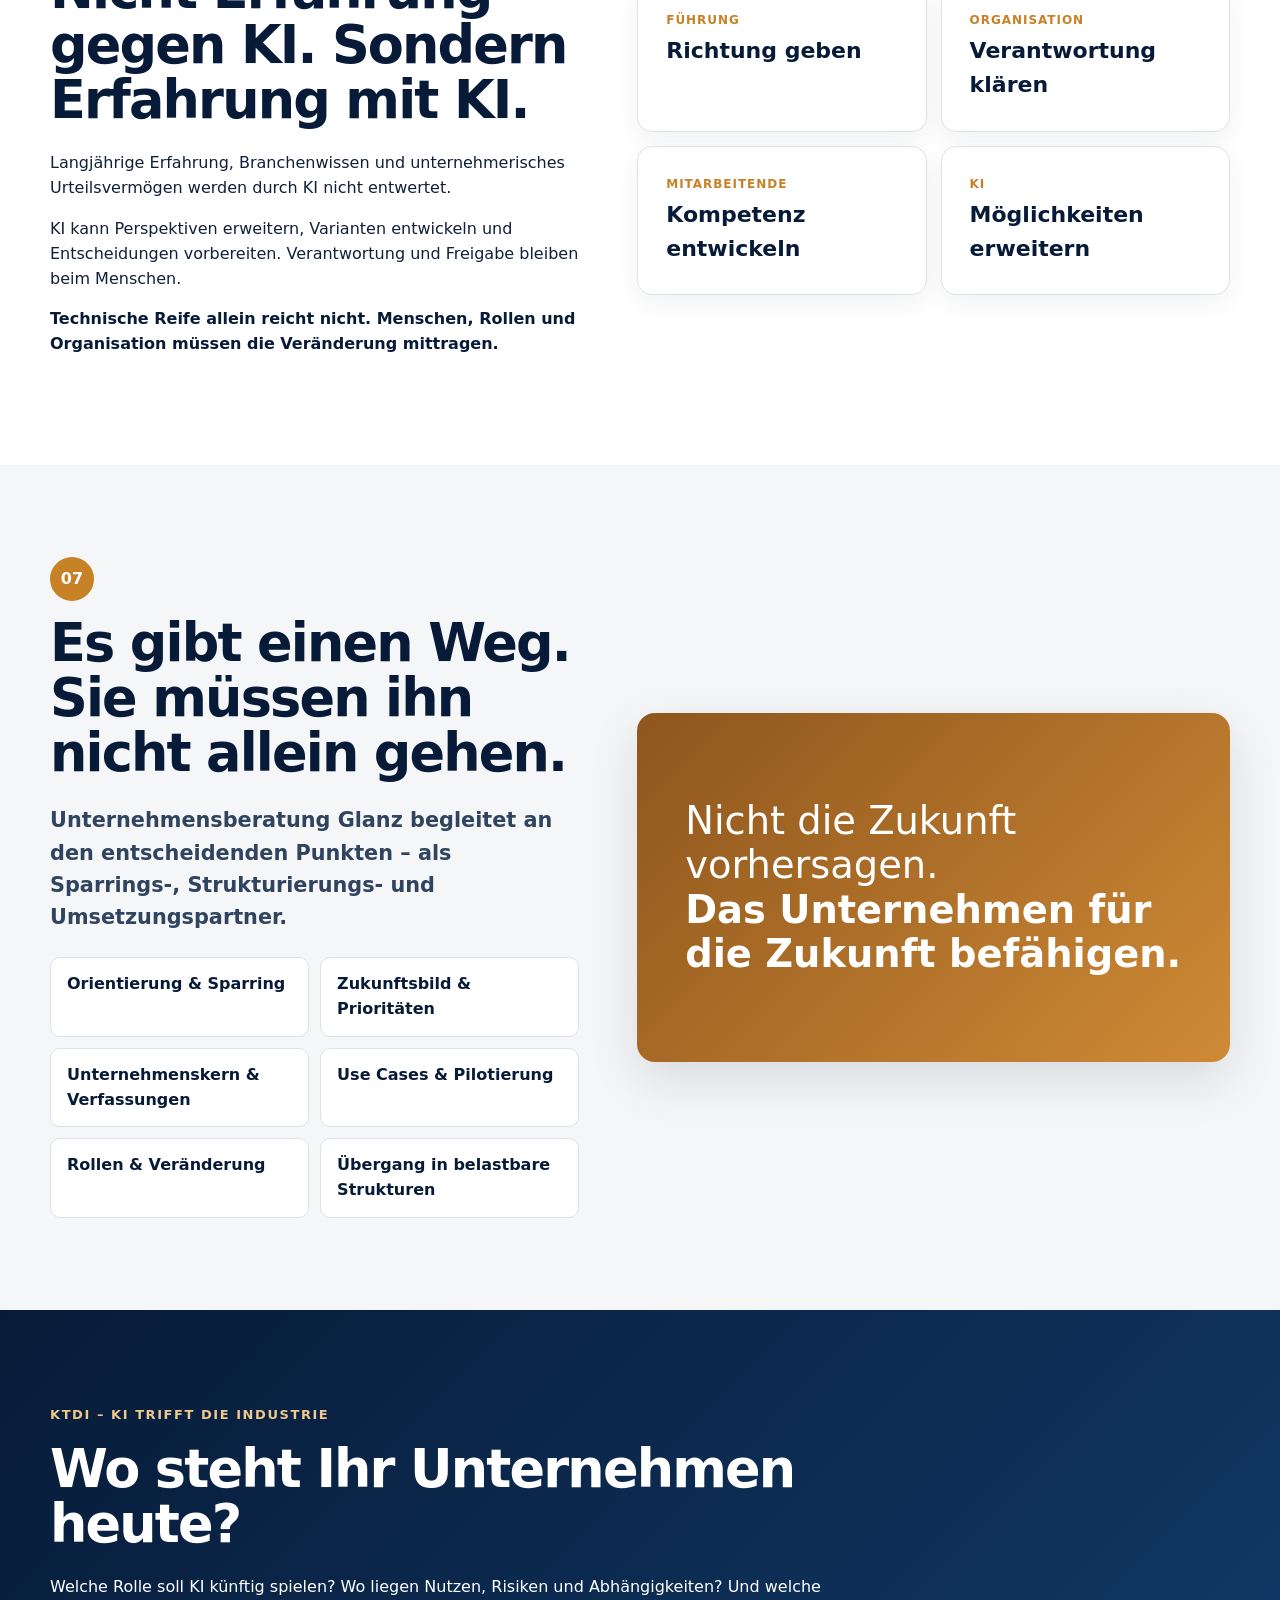
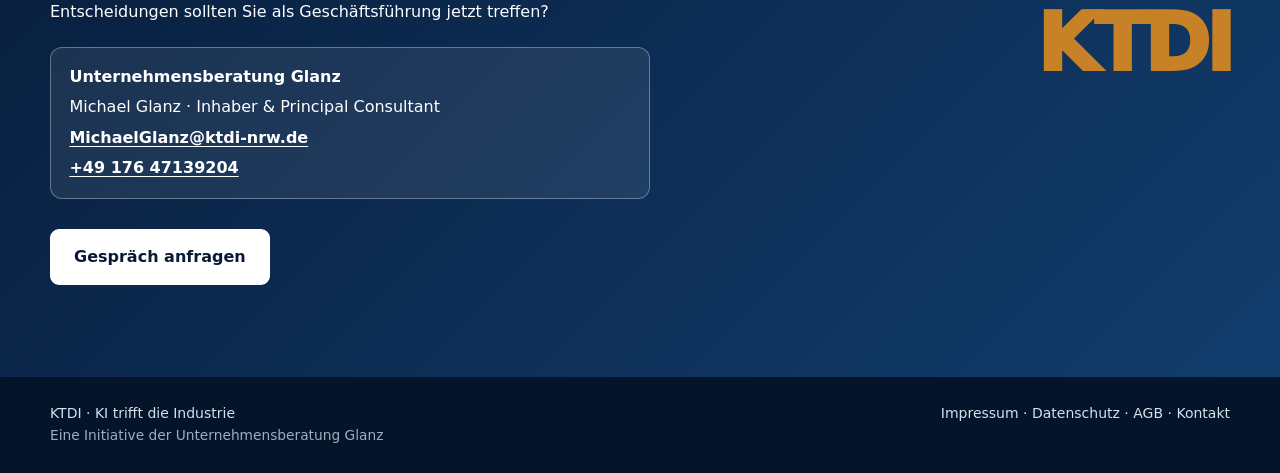
==== commit 23ab2fc4: "Add files via upload" ====
--- a/index.html
+++ b/index.html
@@ -46,7 +46,7 @@
           <div class="actions">
             <a class="btn" href="#orientierung">Orientierung gewinnen</a>
             <a class="btn btn-outline" href="#begleitung">KTDI kennenlernen</a>
-            <a class="btn btn-outline" href="lernzentrum.html">Digitales Lern- und Erlebniszentrum entdecken</a>
+            <a class="btn btn-outline" href="lernzentrum.html">Digitales Lern- und Ausbildungszentrum entdecken</a>
           </div>
         </div>
         <div class="hero-media">
@@ -150,8 +150,8 @@
     <section class="section-pad" id="lernzentrum">
       <div class="container two-col">
         <div><span class="eyebrow">KI trifft die Industrie · Virtuell erproben</span>
-          <h2>Digitales Lern- und Erlebniszentrum</h2>
-          <p>Jugend, Qualifikation und Unternehmensentwicklung verbinden: Technische Zusammenhänge werden durch eigenes Handeln verständlich. Im virtuellen Kompetenzzentrum entsteht dafür ein Zugang zur industriellen Praxis.</p>
+          <h2>Digitales Lern- und Ausbildungszentrum</h2>
+          <p>Ausbildung und Unternehmensentwicklung verbinden: Auszubildende vertiefen technische Kompetenzen durch virtuelle Erprobung. Jugendliche der Klassen 9/10 erhalten einen angeleiteten Einstieg zur Berufsorientierung.</p>
           <p>Future Lounge, KI-Forum, KI Design Lab und VR Experience bilden die konzeptionellen Bereiche. Der erste nutzbare Lernraum im KI Design Lab widmet sich dem Akkuschrauber.</p>
           <div class="actions"><a class="btn" href="lernzentrum.html">Lern- und Erlebniszentrum entdecken</a></div>
         </div>
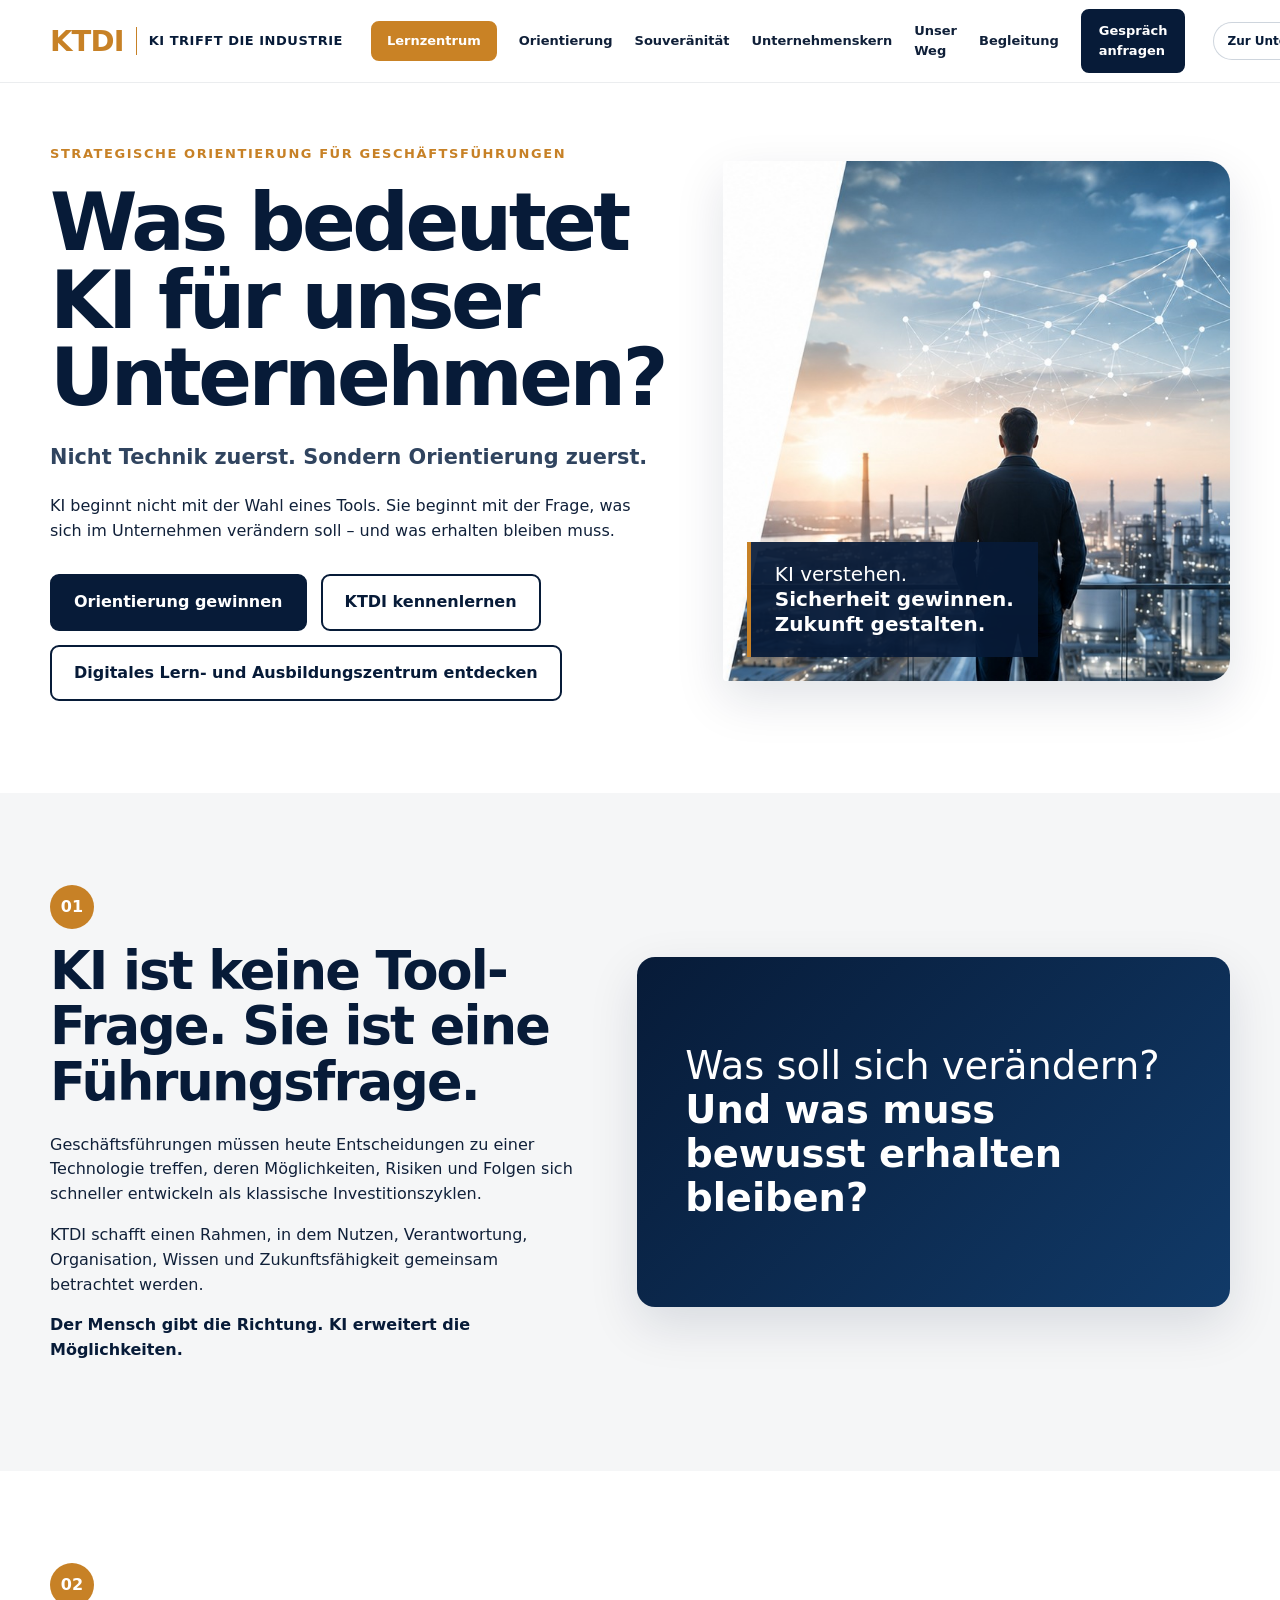
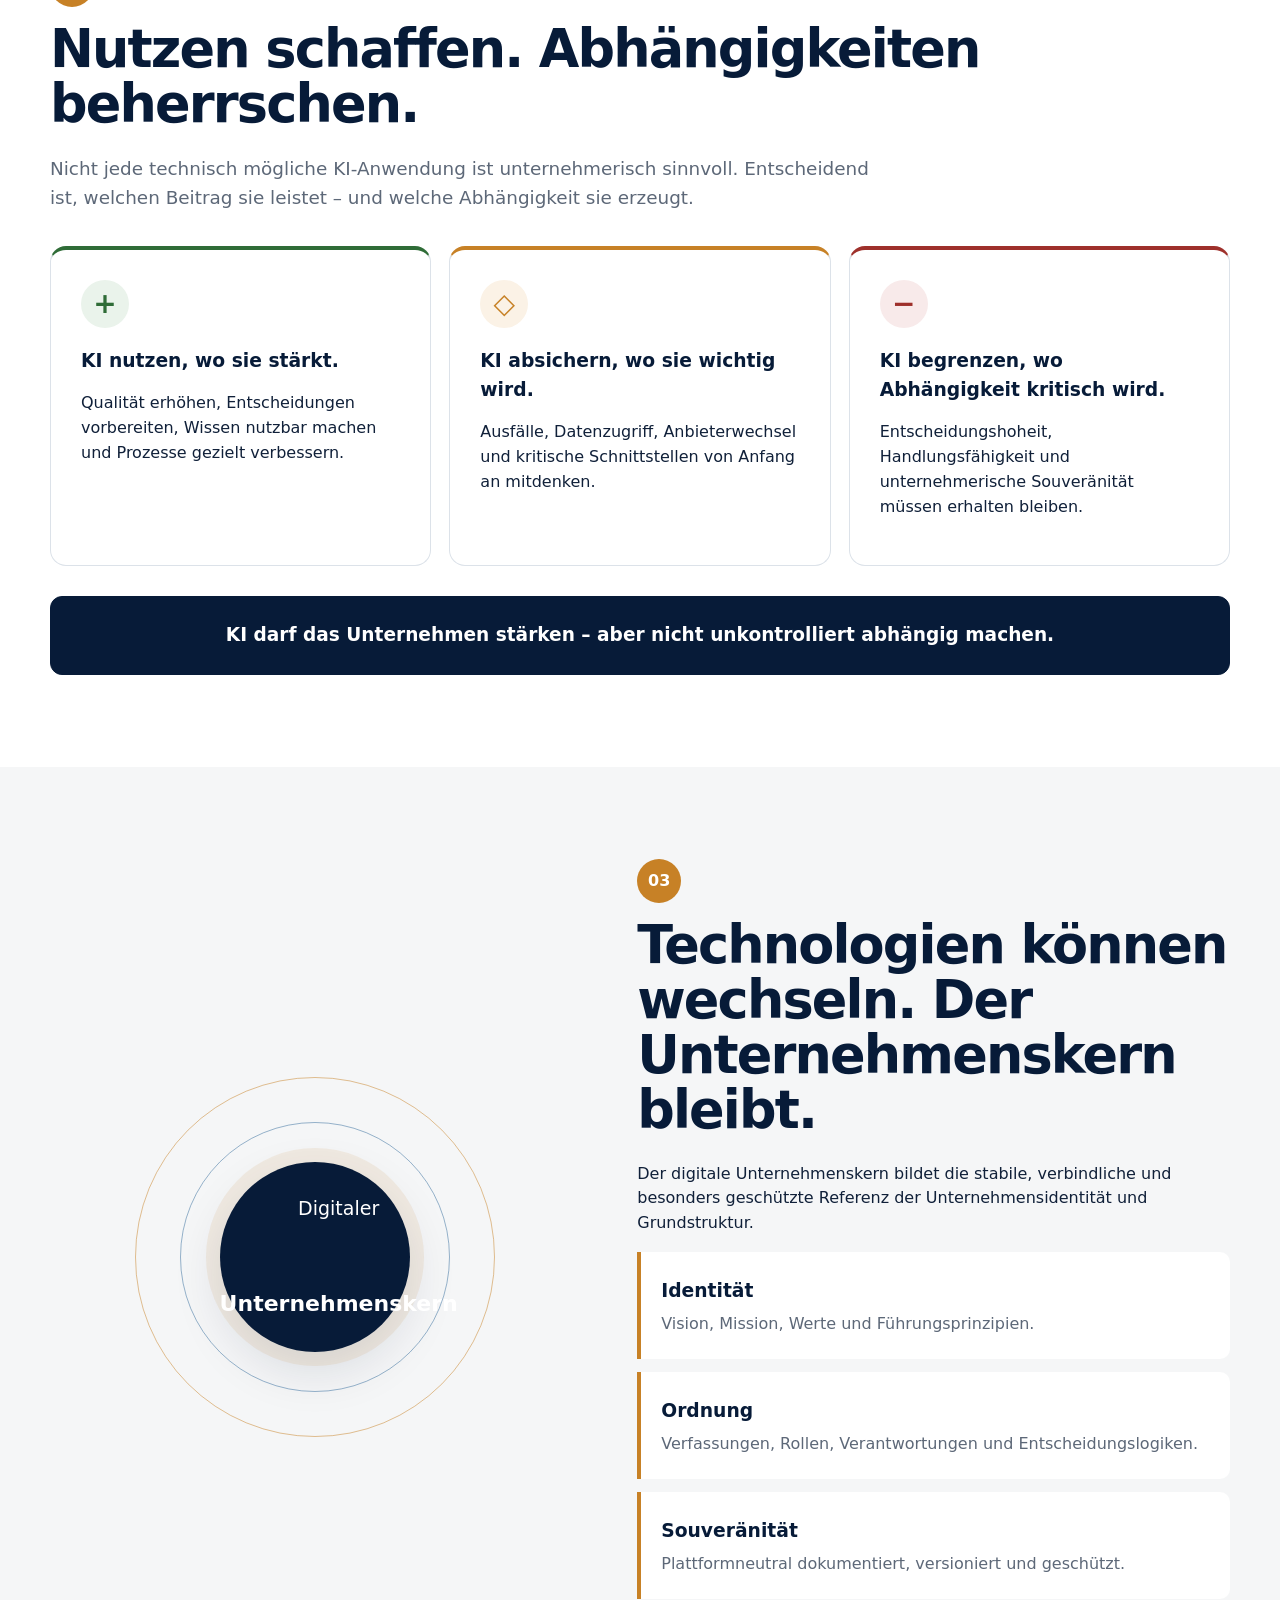
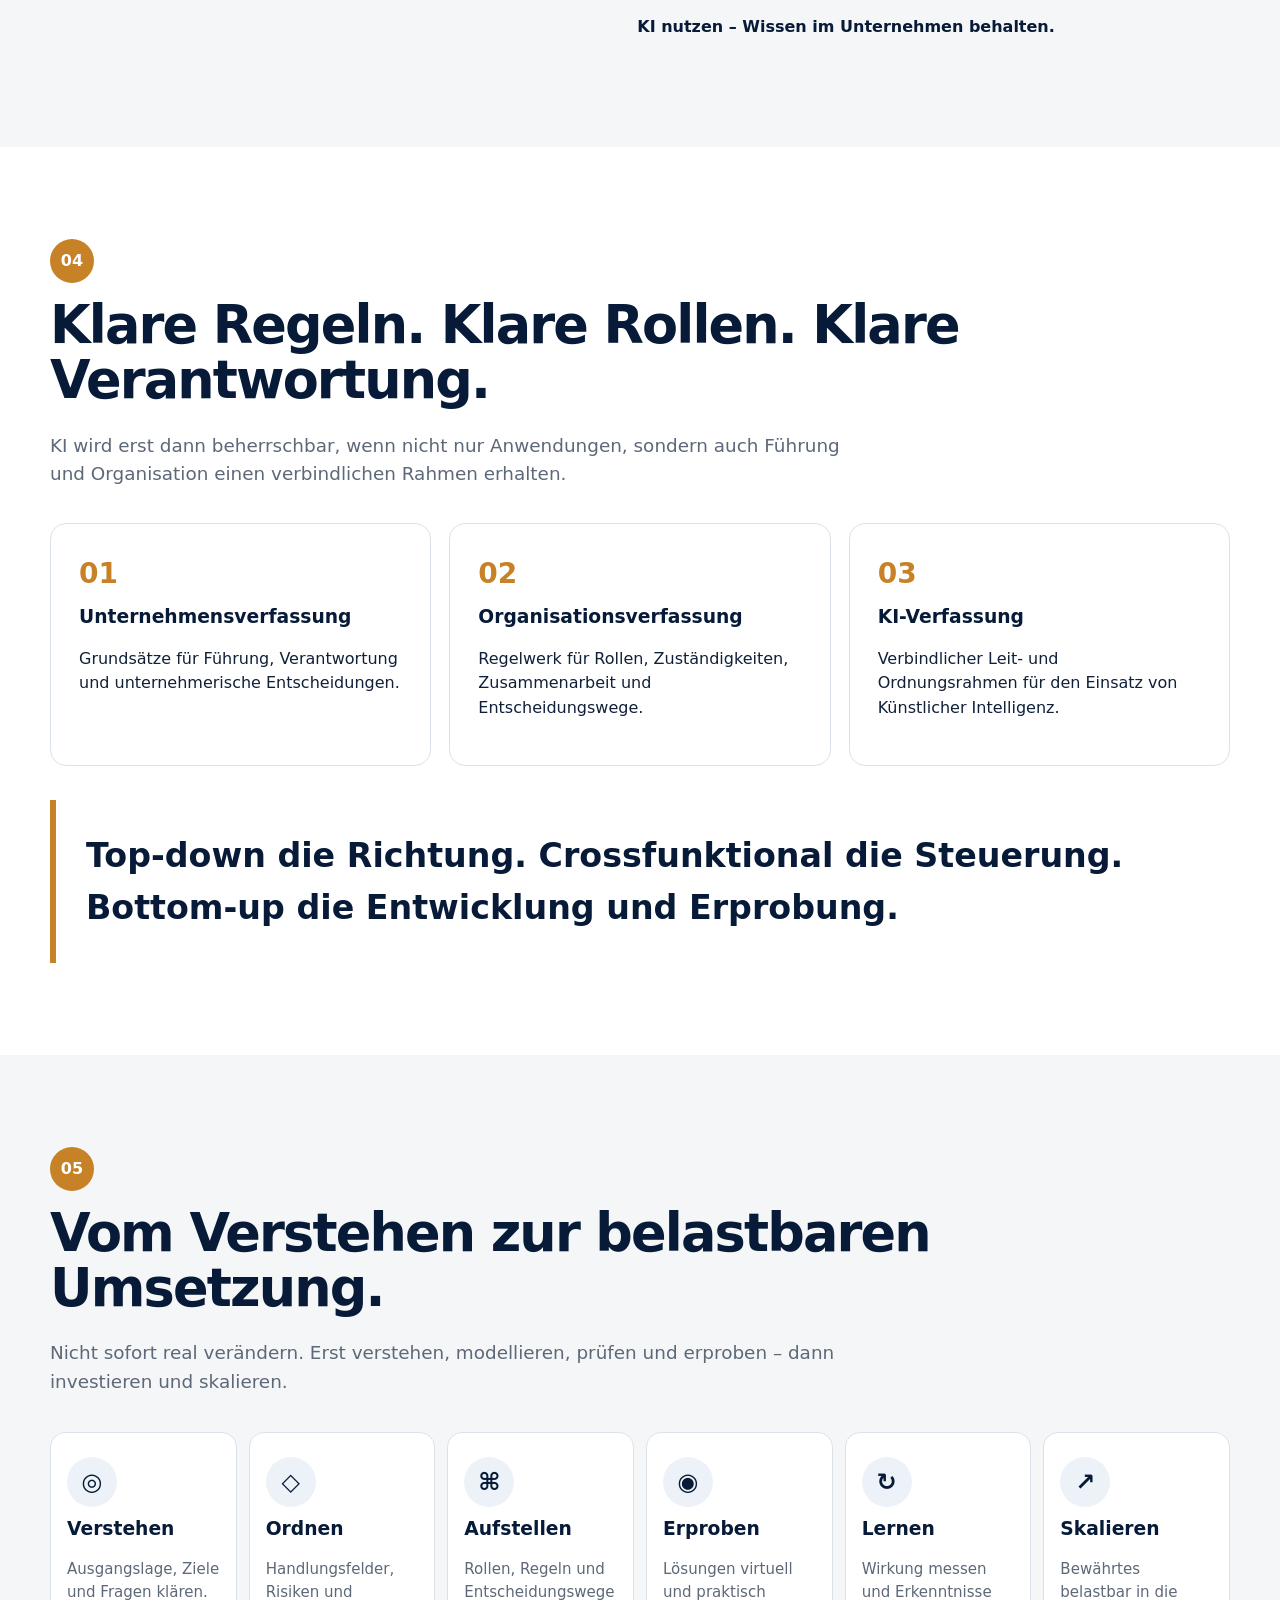
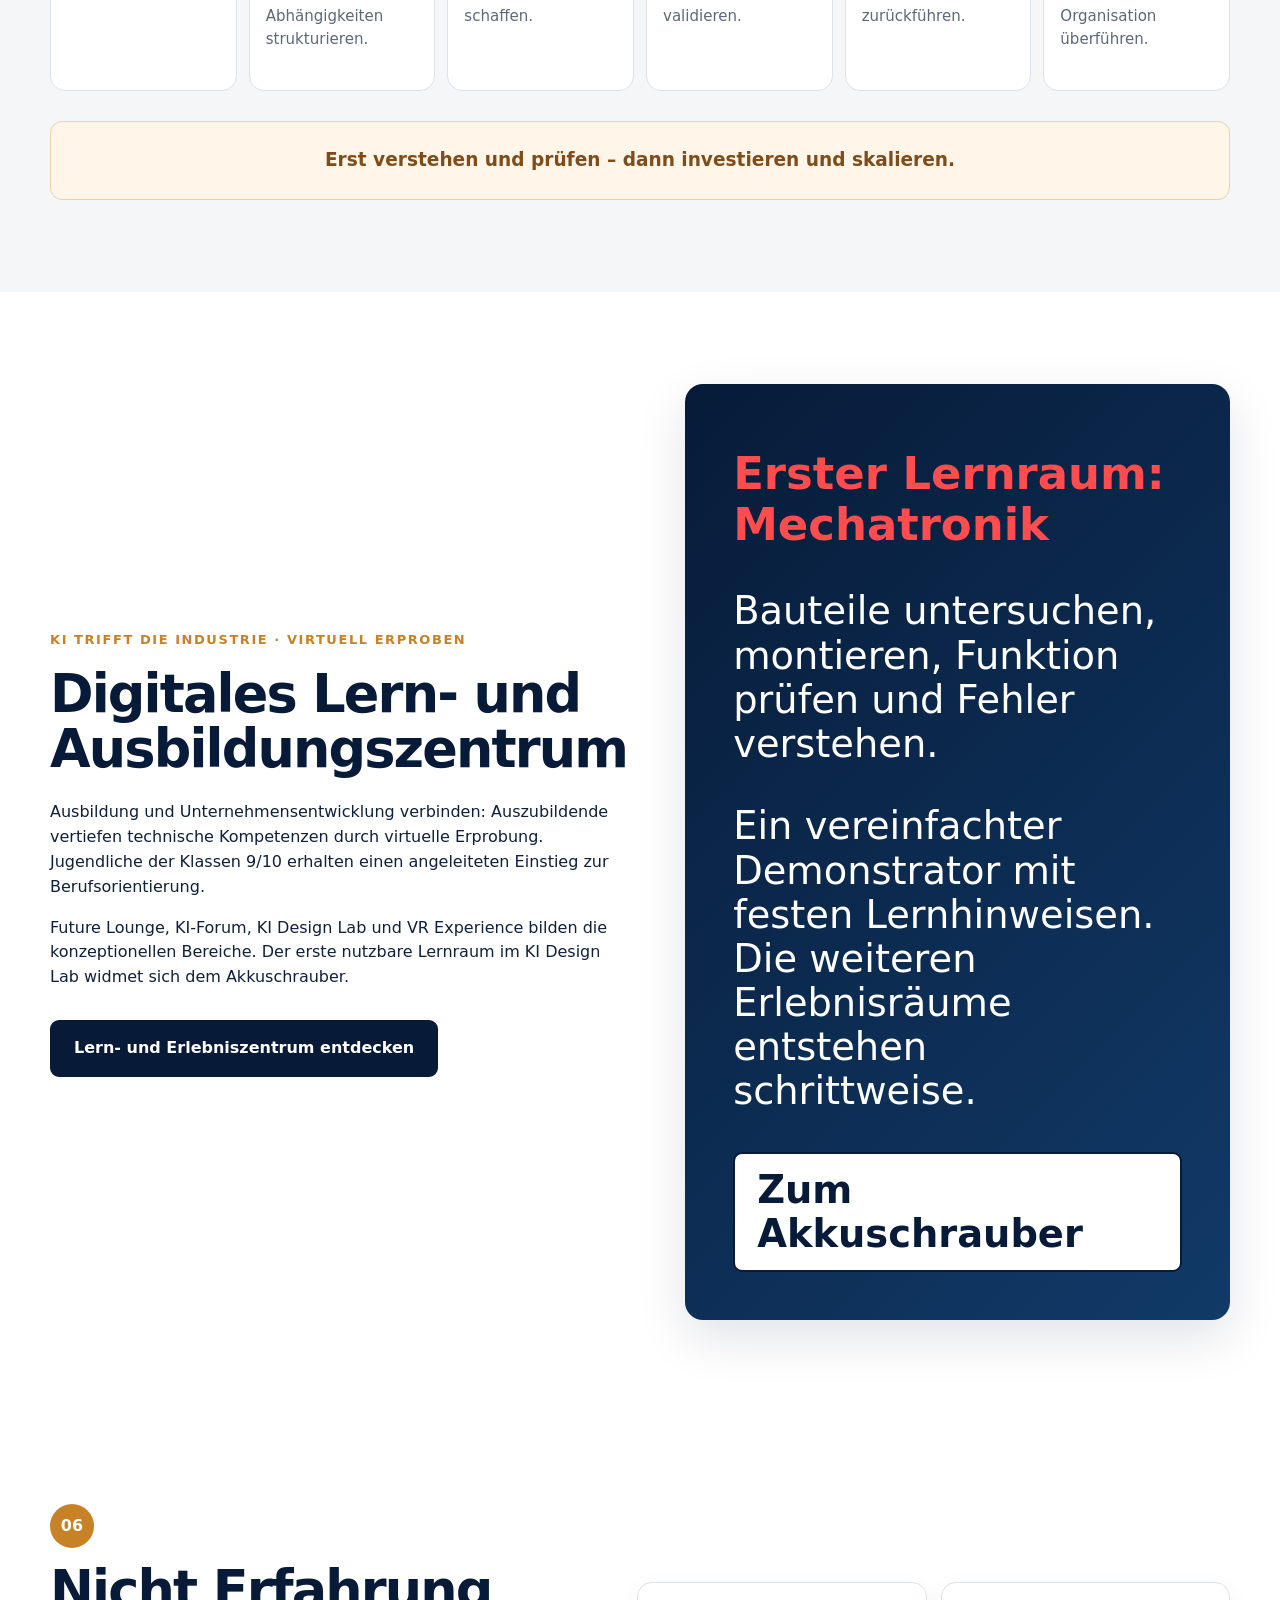
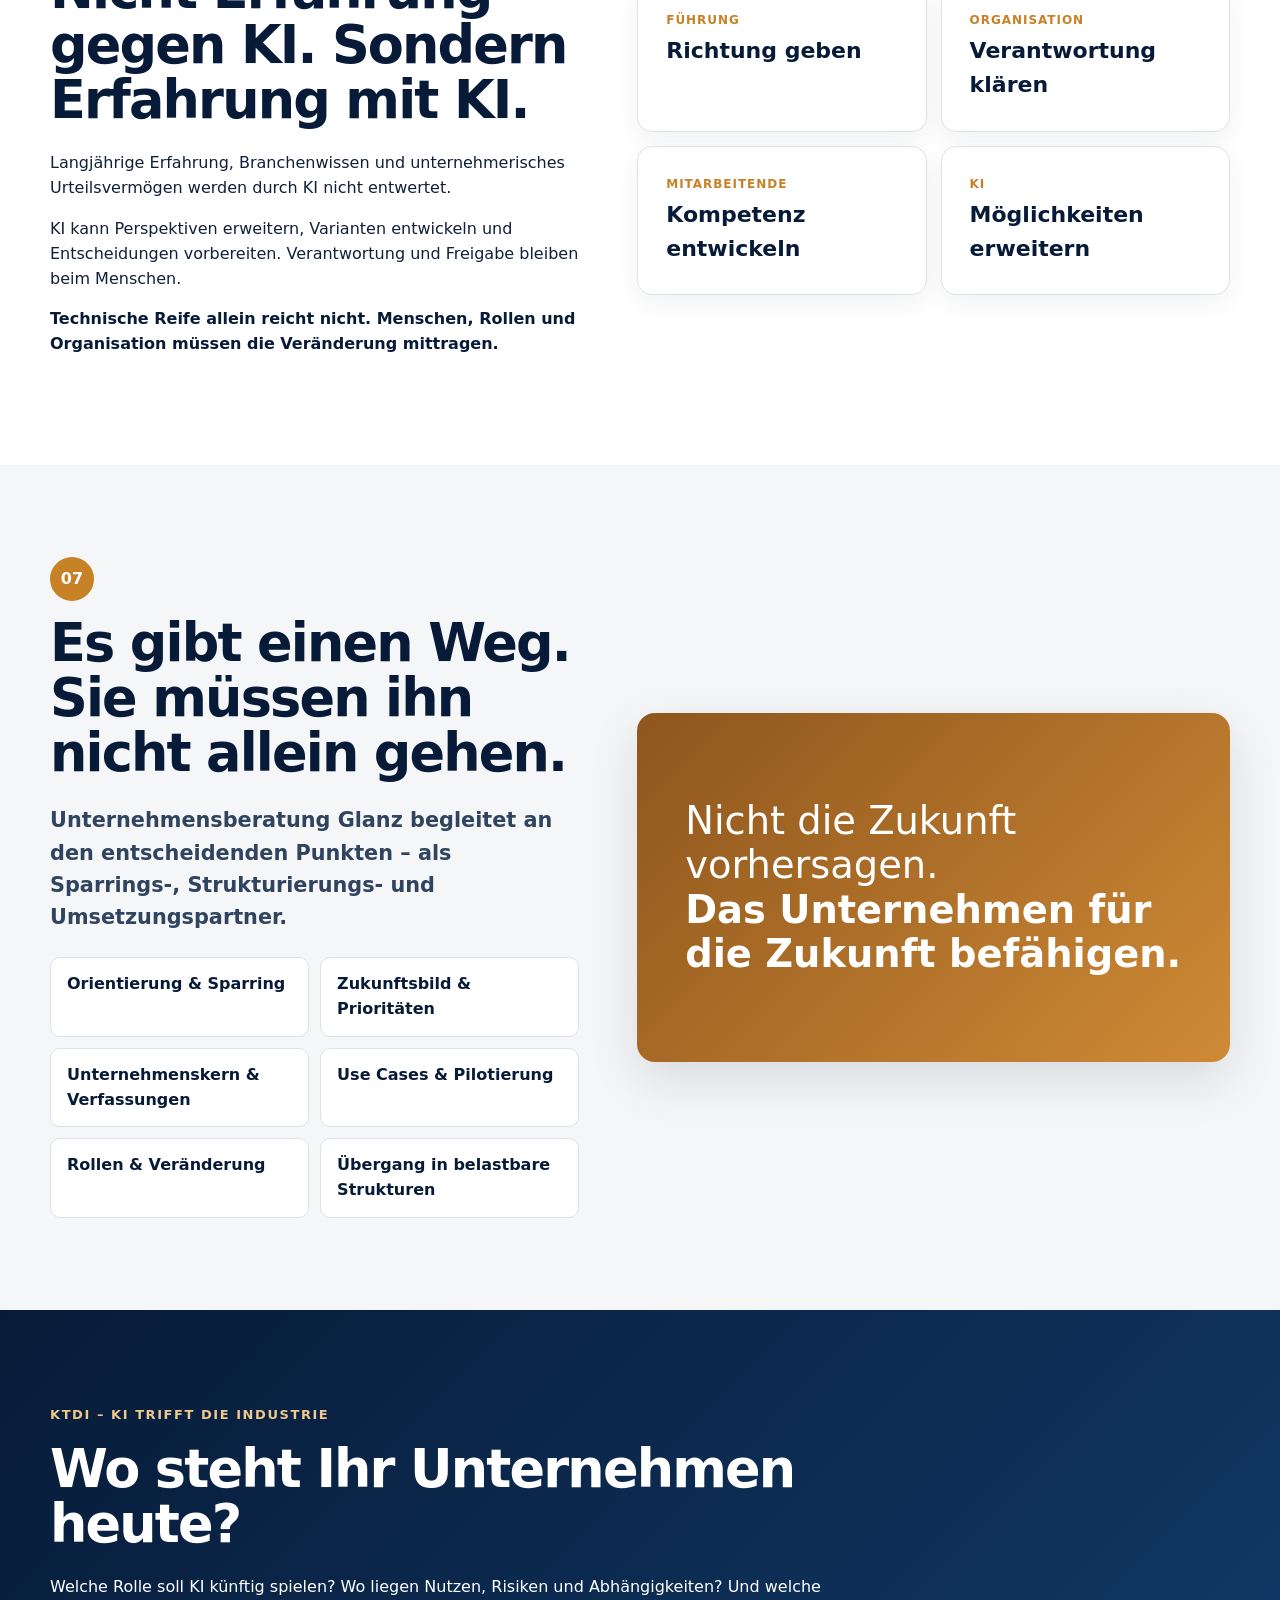
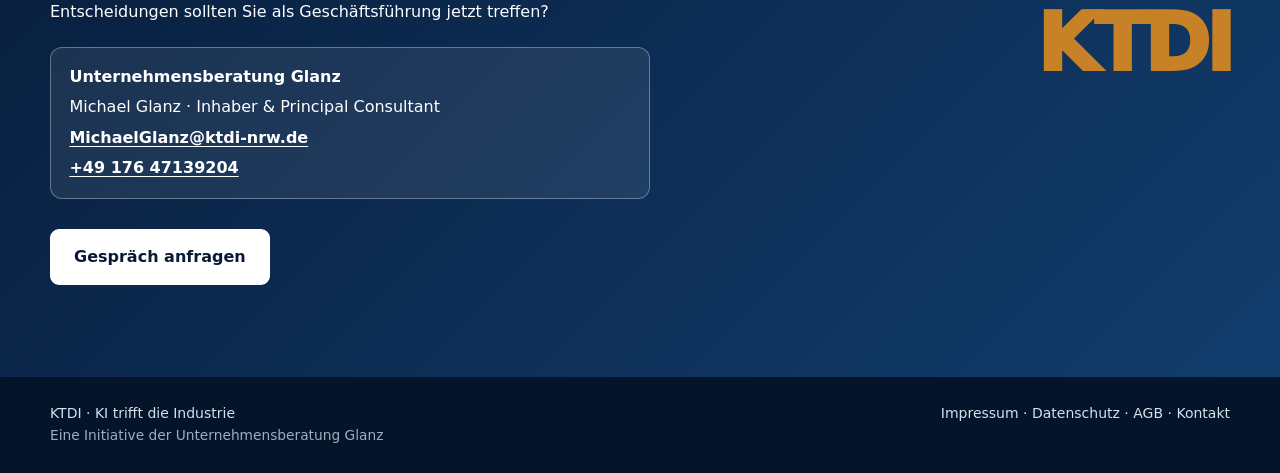
==== commit 0a511718: "Add files via upload" ====
--- a/index.html
+++ b/index.html
@@ -155,7 +155,7 @@
           <p>Future Lounge, KI-Forum, KI Design Lab und VR Experience bilden die konzeptionellen Bereiche. Der erste nutzbare Lernraum im KI Design Lab widmet sich dem Akkuschrauber.</p>
           <div class="actions"><a class="btn" href="lernzentrum.html">Lern- und Erlebniszentrum entdecken</a></div>
         </div>
-        <div class="quote-card"><h3>Erster Lernraum: Mechatronik</h3><p>Bauteile untersuchen, montieren, Funktion prüfen und Fehler verstehen.</p><p>Ein vereinfachter Demonstrator mit festen Lernhinweisen. Die weiteren Erlebnisräume entstehen schrittweise.</p><a class="btn btn-outline" href="lernraum-mechatronik/index.html">Zum Akkuschrauber</a></div>
+        <div class="quote-card"><h3 style="color:#ff4d4f">Erster Lernraum: Mechatronik</h3><p>Bauteile untersuchen, montieren, Funktion prüfen und Fehler verstehen.</p><p>Ein vereinfachter Demonstrator mit festen Lernhinweisen. Die weiteren Erlebnisräume entstehen schrittweise.</p><a class="btn btn-outline" href="lernraum-mechatronik/index.html">Zum Akkuschrauber</a></div>
       </div>
     </section>
 
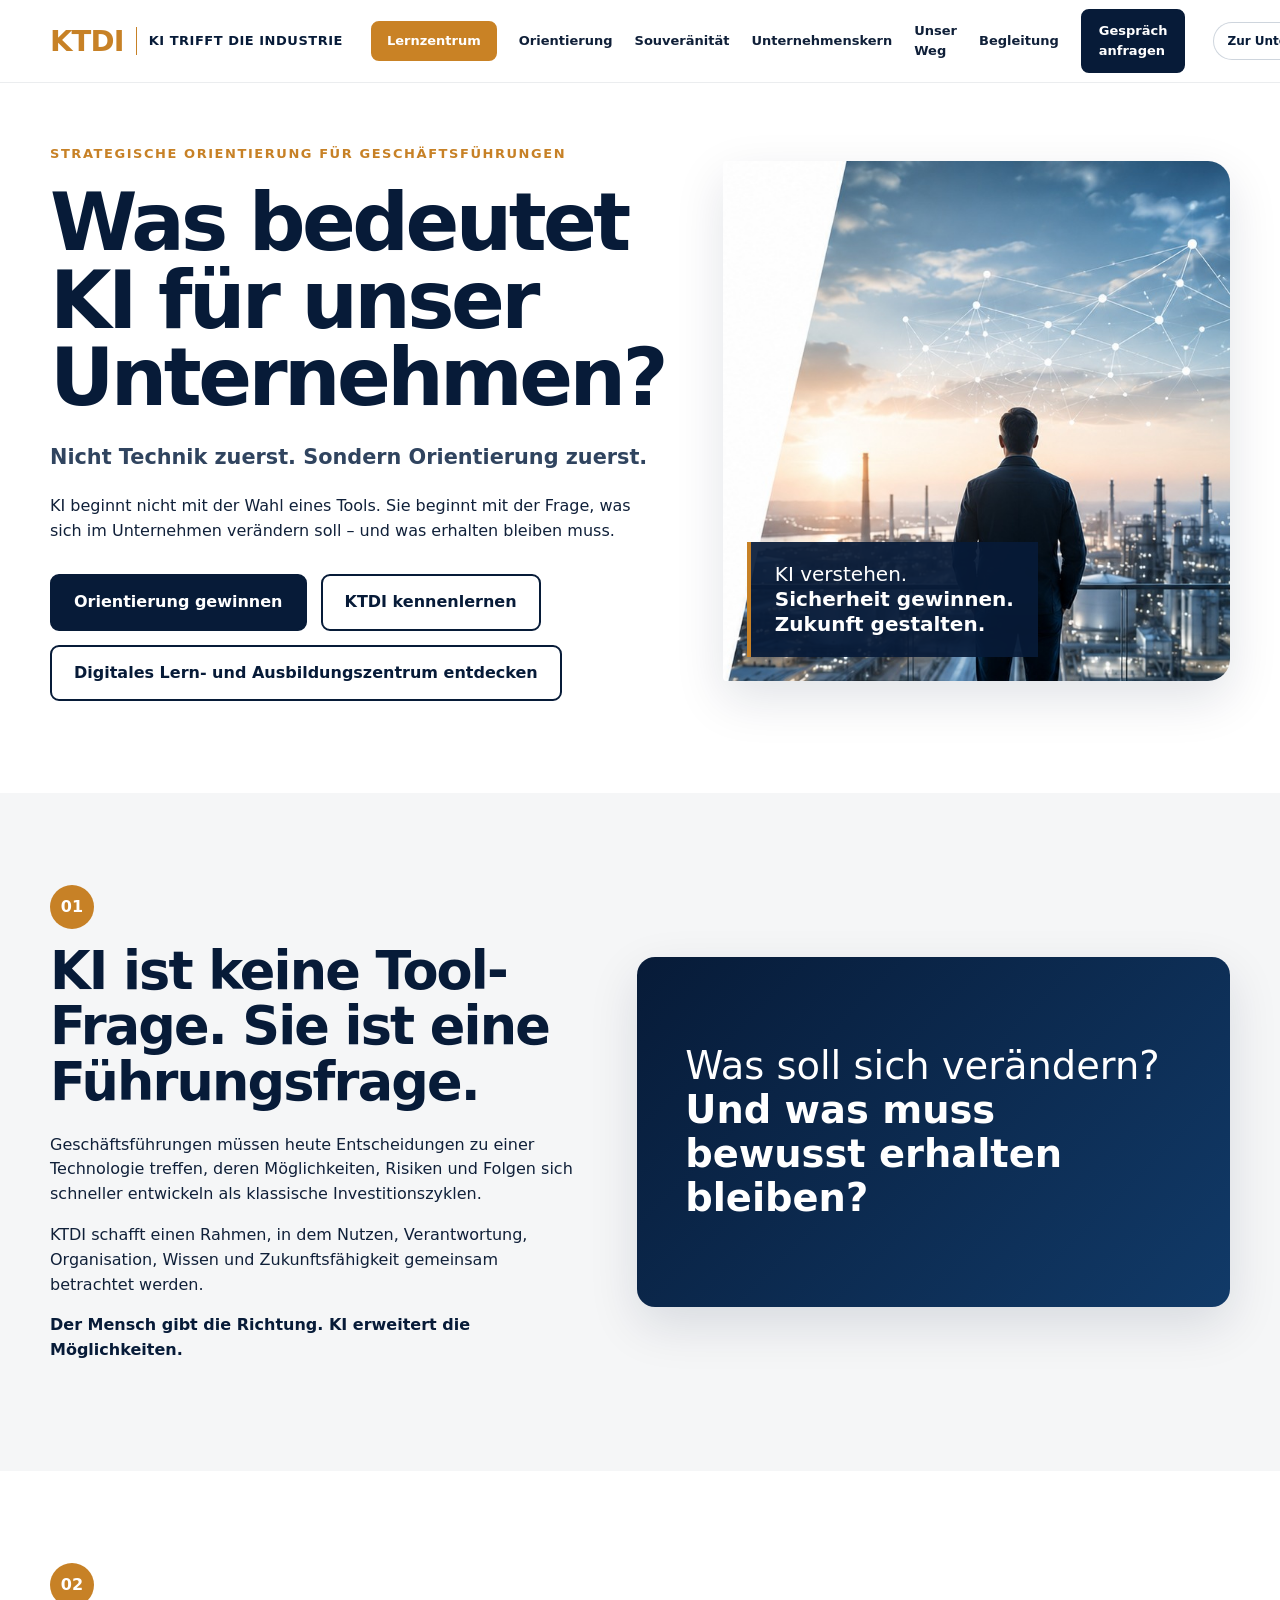
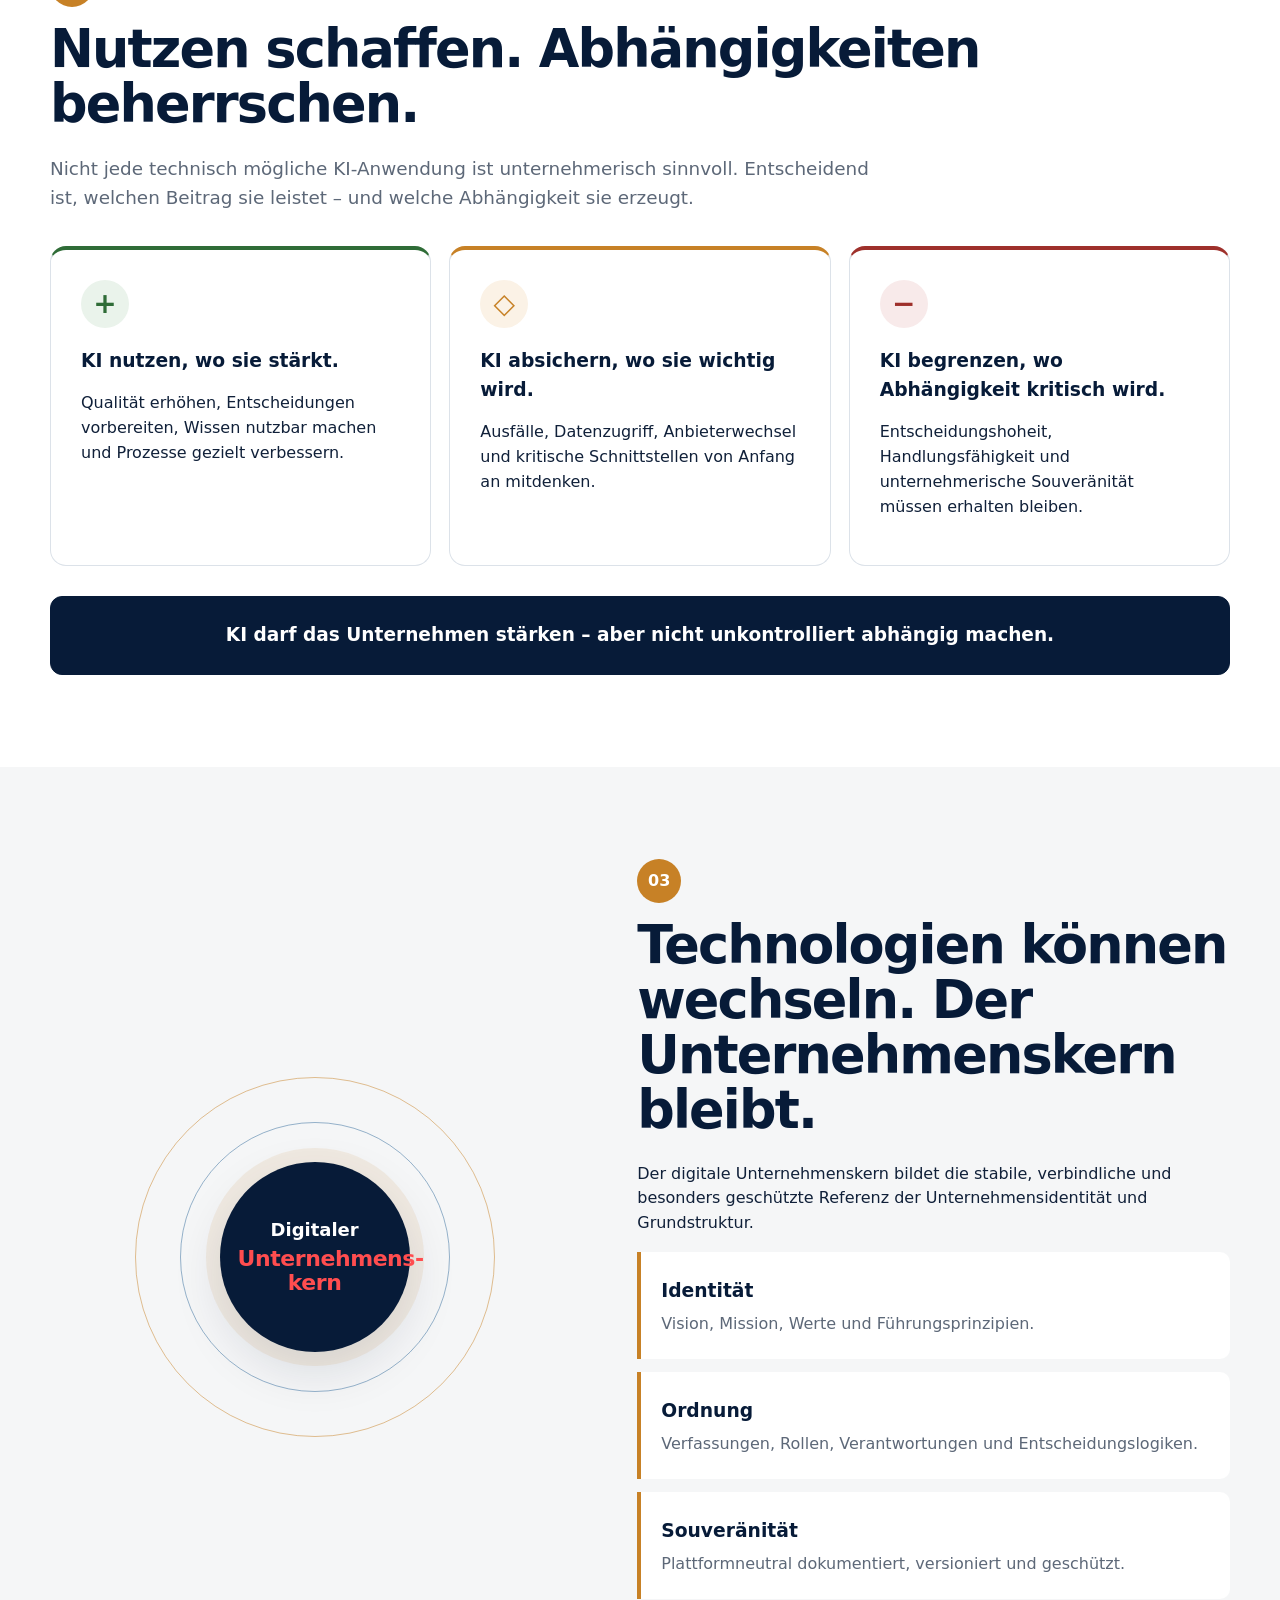
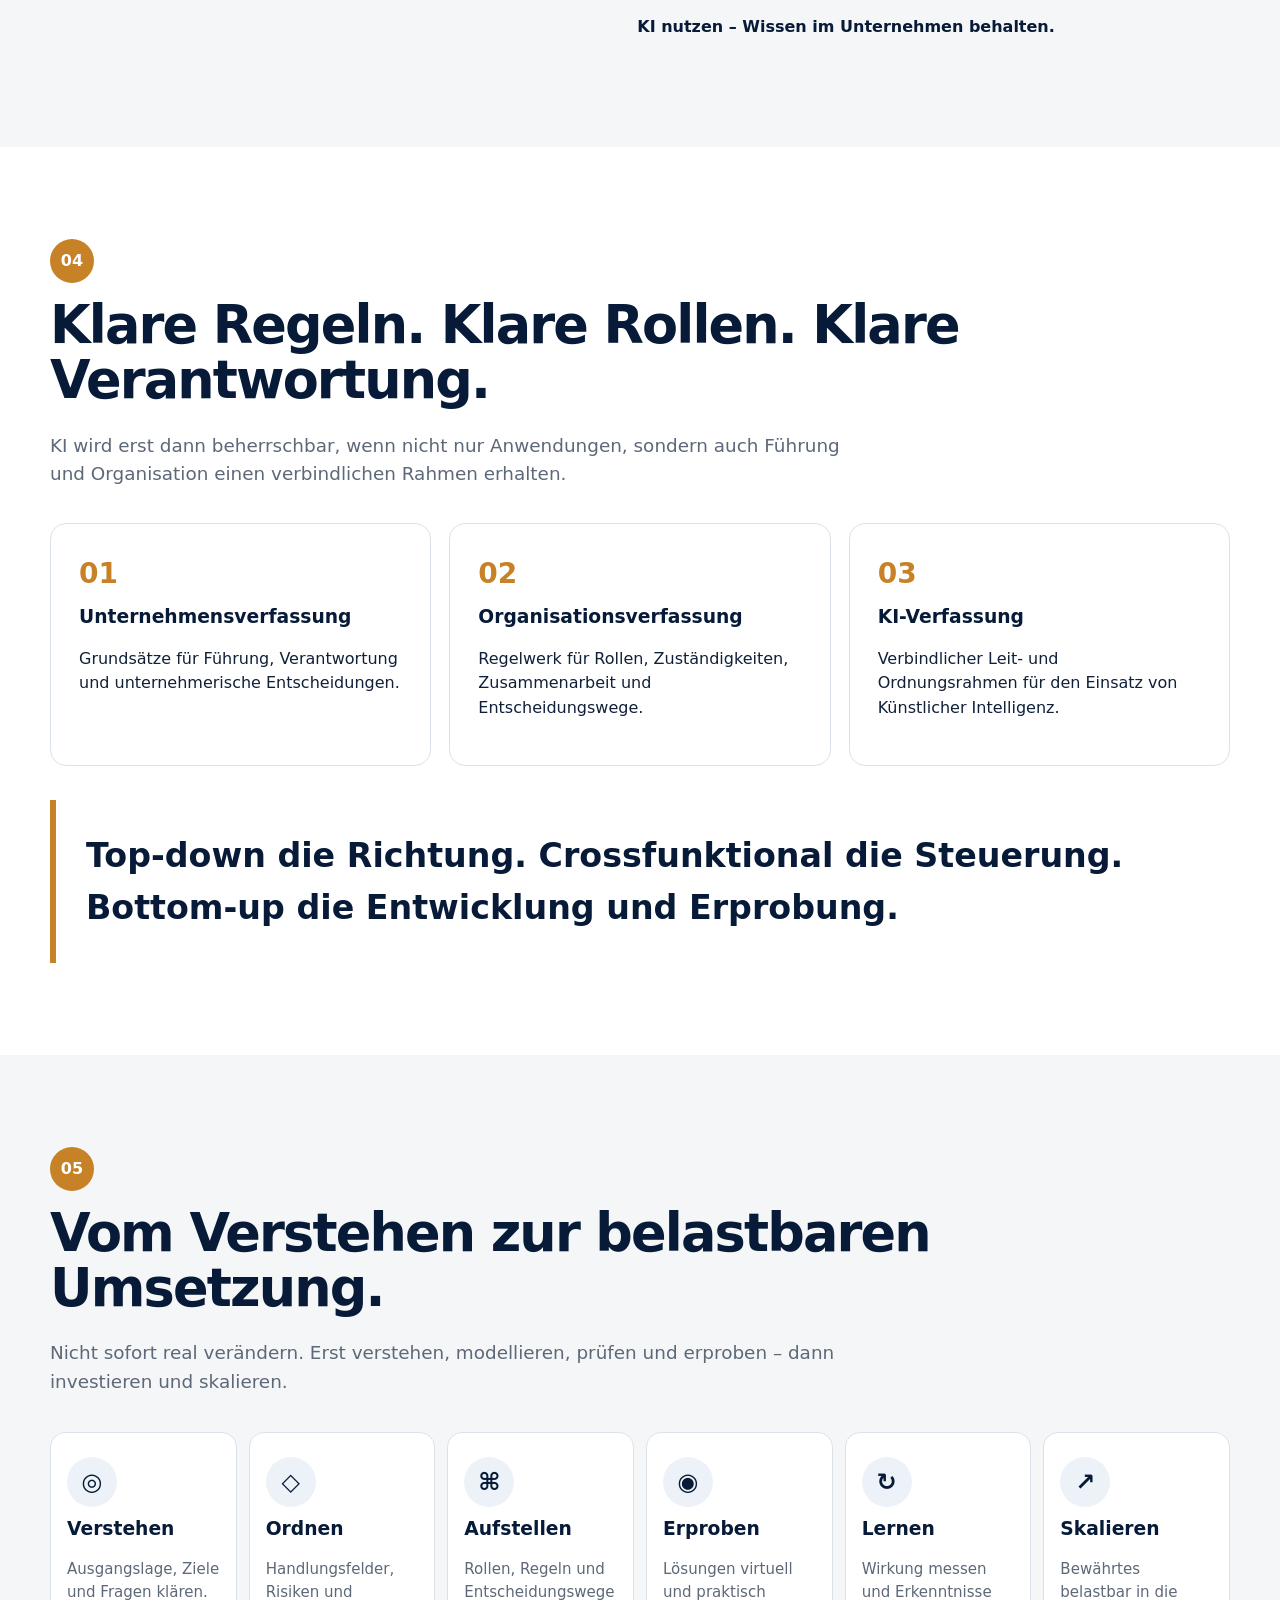
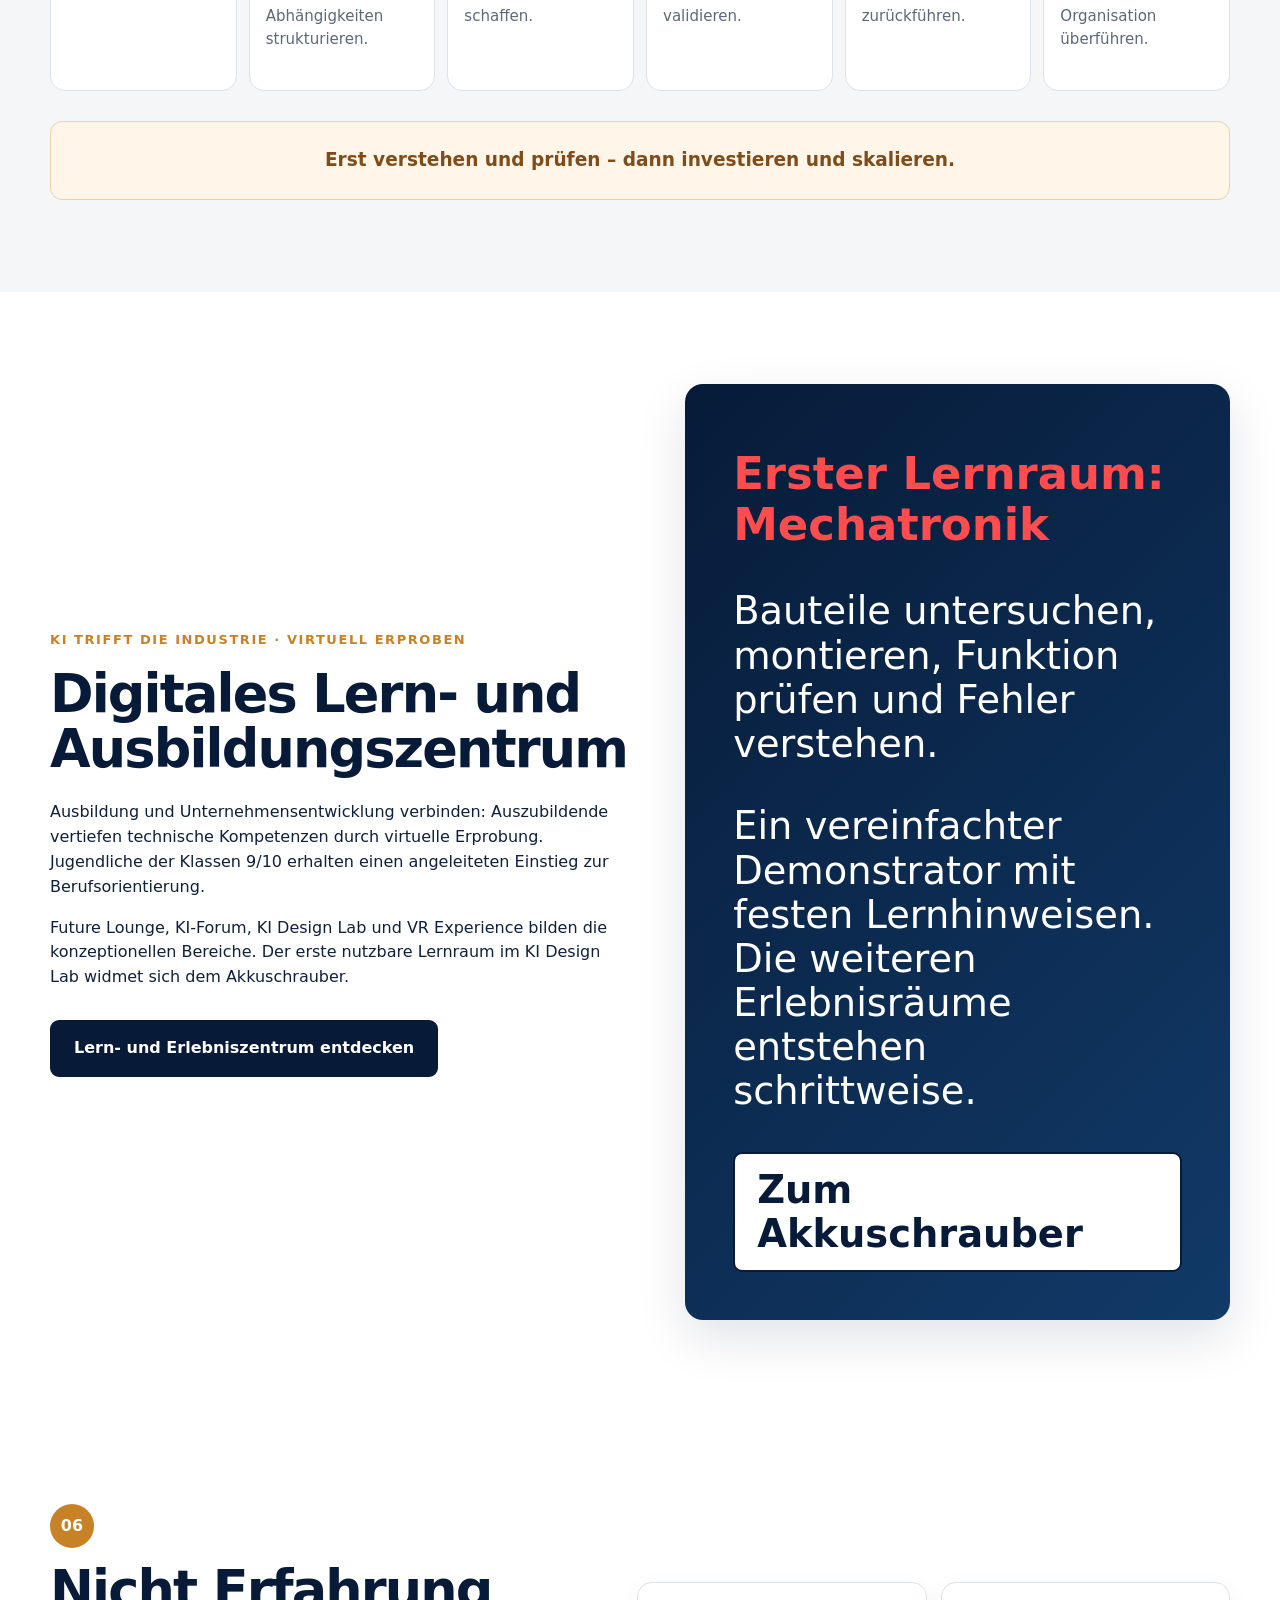
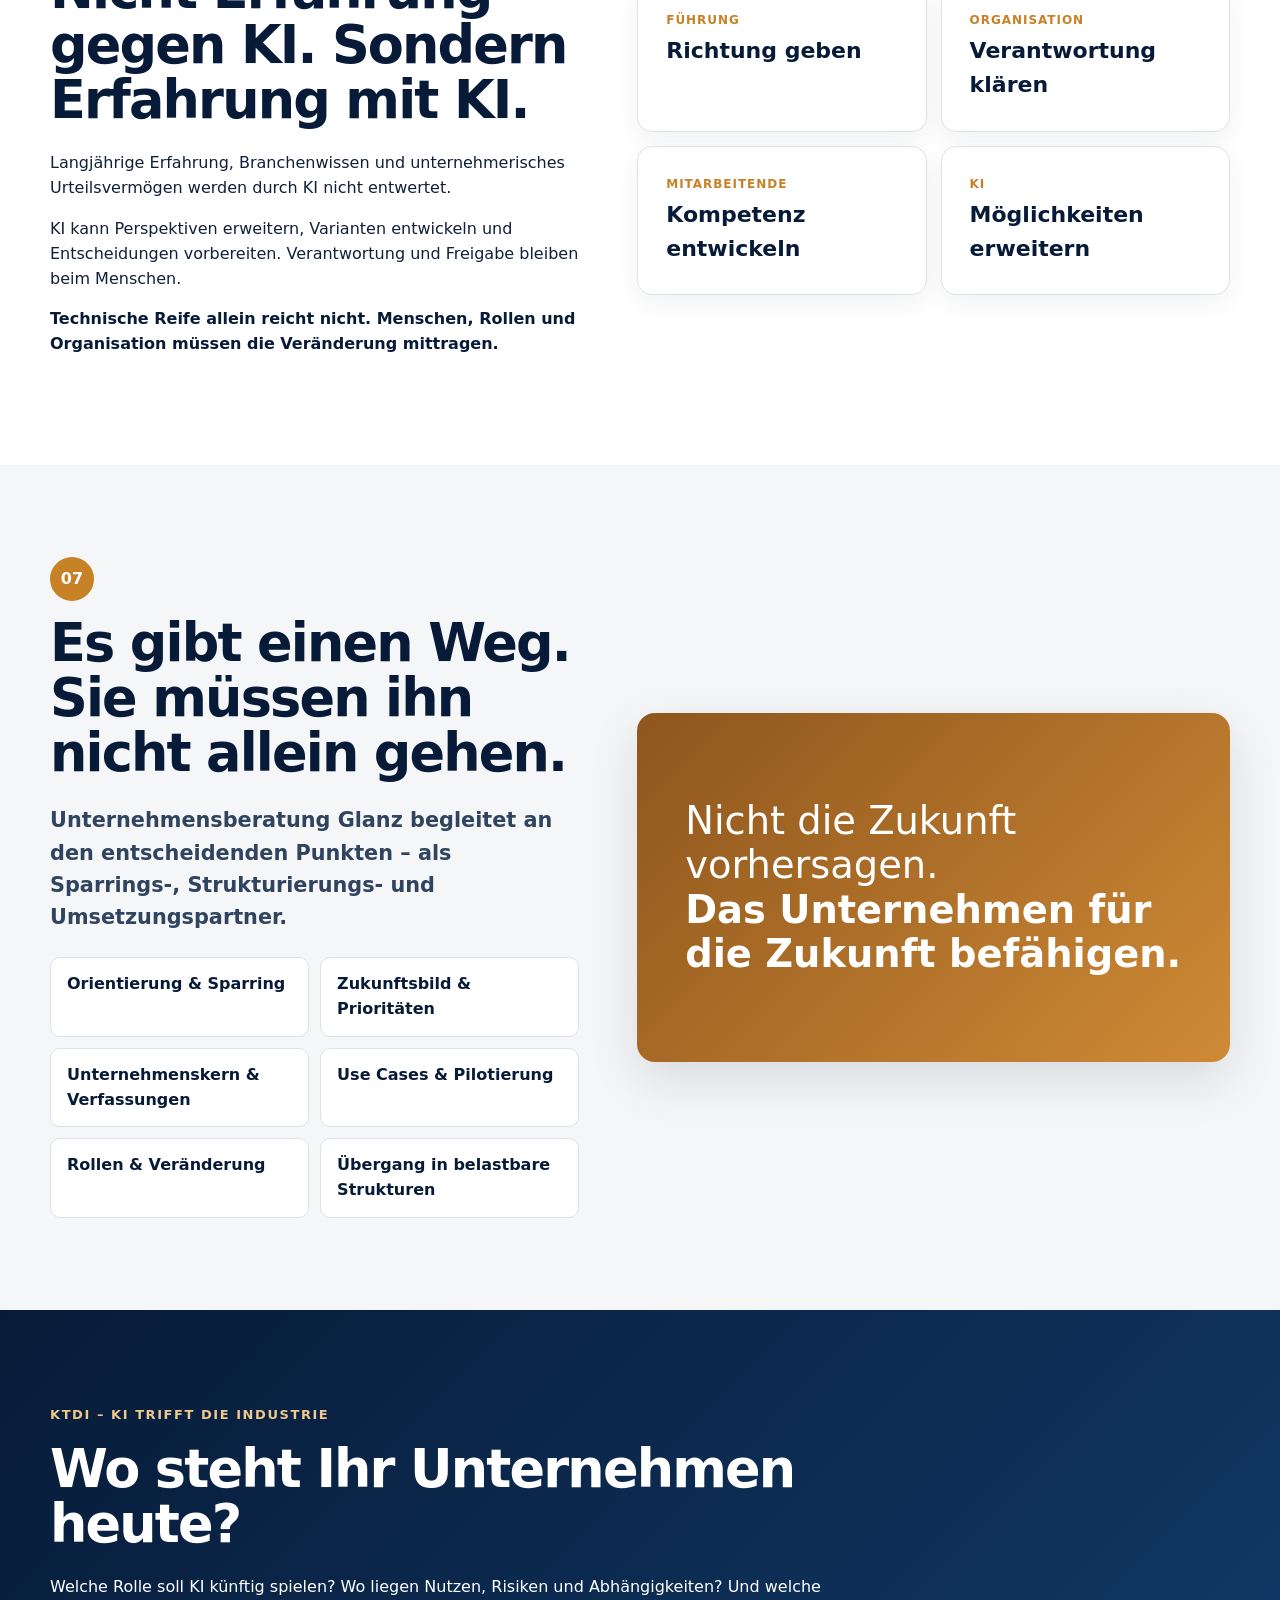
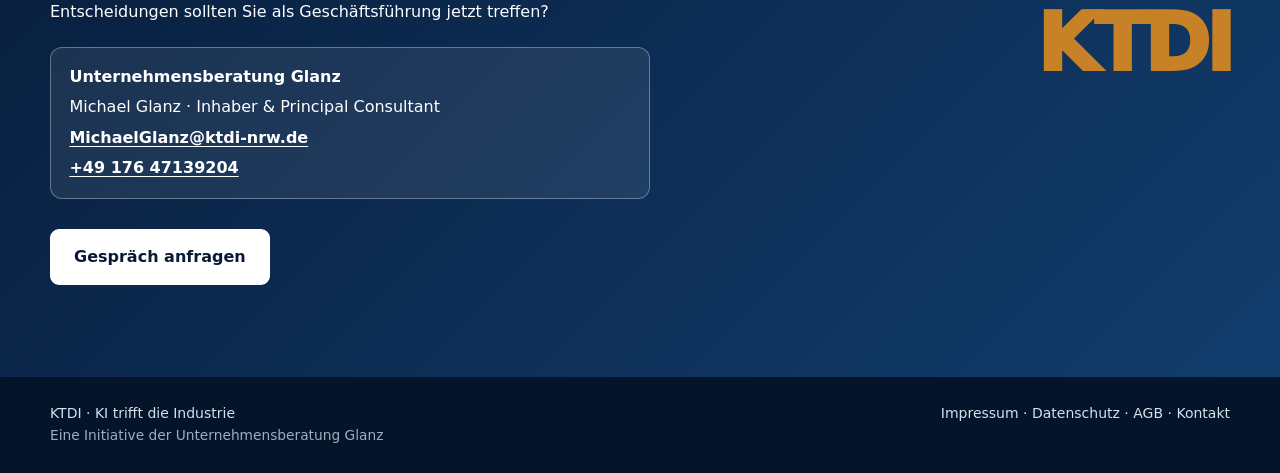
==== commit 5e403e5f: "Add files via upload" ====
--- a/index.html
+++ b/index.html
@@ -11,6 +11,12 @@
 .site-header .nav a.nav-learning{display:inline-flex;align-items:center;justify-content:center;background:#c98225;color:#fff;border:2px solid #c98225;border-radius:8px;padding:10px 14px;font-weight:800;line-height:1.25;text-decoration:none;white-space:nowrap}
 .site-header .nav a.nav-learning:hover{background:#a96616;border-color:#a96616;color:#fff}
 .site-header .nav a.nav-learning:focus-visible{outline:3px solid #0b213e;outline-offset:3px}
+</style>
+<style>
+/* Kompakte, lesbare Beschriftung im Unternehmenskern */
+#kern .core-center{display:flex;flex-direction:column;align-items:center;justify-content:center;gap:8px;padding:18px;text-align:center;box-sizing:border-box}
+#kern .core-center .core-label{display:block;margin:0;color:#fff;font-size:18px;font-weight:600;line-height:1.1;letter-spacing:0}
+#kern .core-center .core-name{display:block;max-width:100%;margin:0;color:#ff4d4f;font-size:22px;font-weight:800;line-height:1.08;letter-spacing:-.02em}
 </style>
 </head>
 <body>
@@ -99,7 +105,7 @@
         <div class="core-visual" aria-hidden="true">
           <div class="core-ring ring-1"></div>
           <div class="core-ring ring-2"></div>
-          <div class="core-center">Digitaler<br><strong>Unternehmenskern</strong></div>
+          <div class="core-center"><span class="core-label">Digitaler</span><strong class="core-name">Unternehmens-<br>kern</strong></div>
         </div>
         <div>
           <span class="step">03</span>
